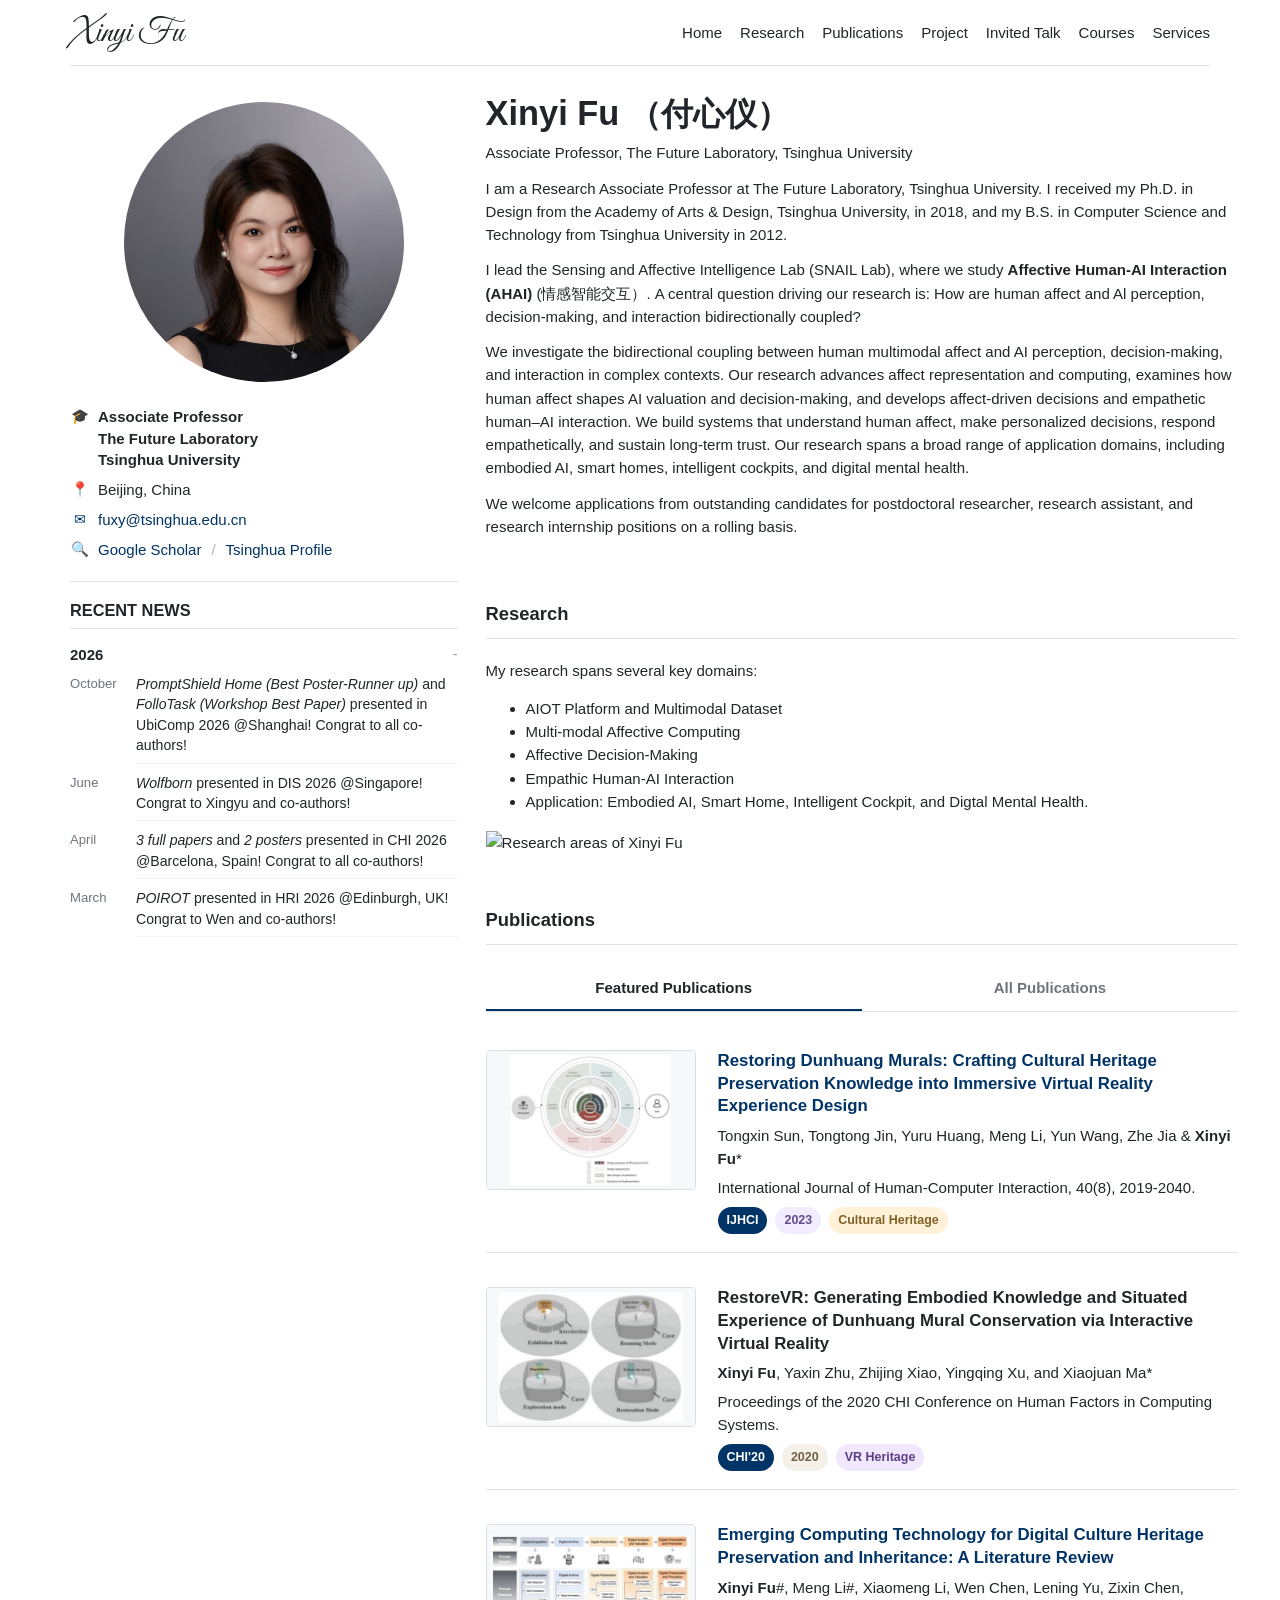
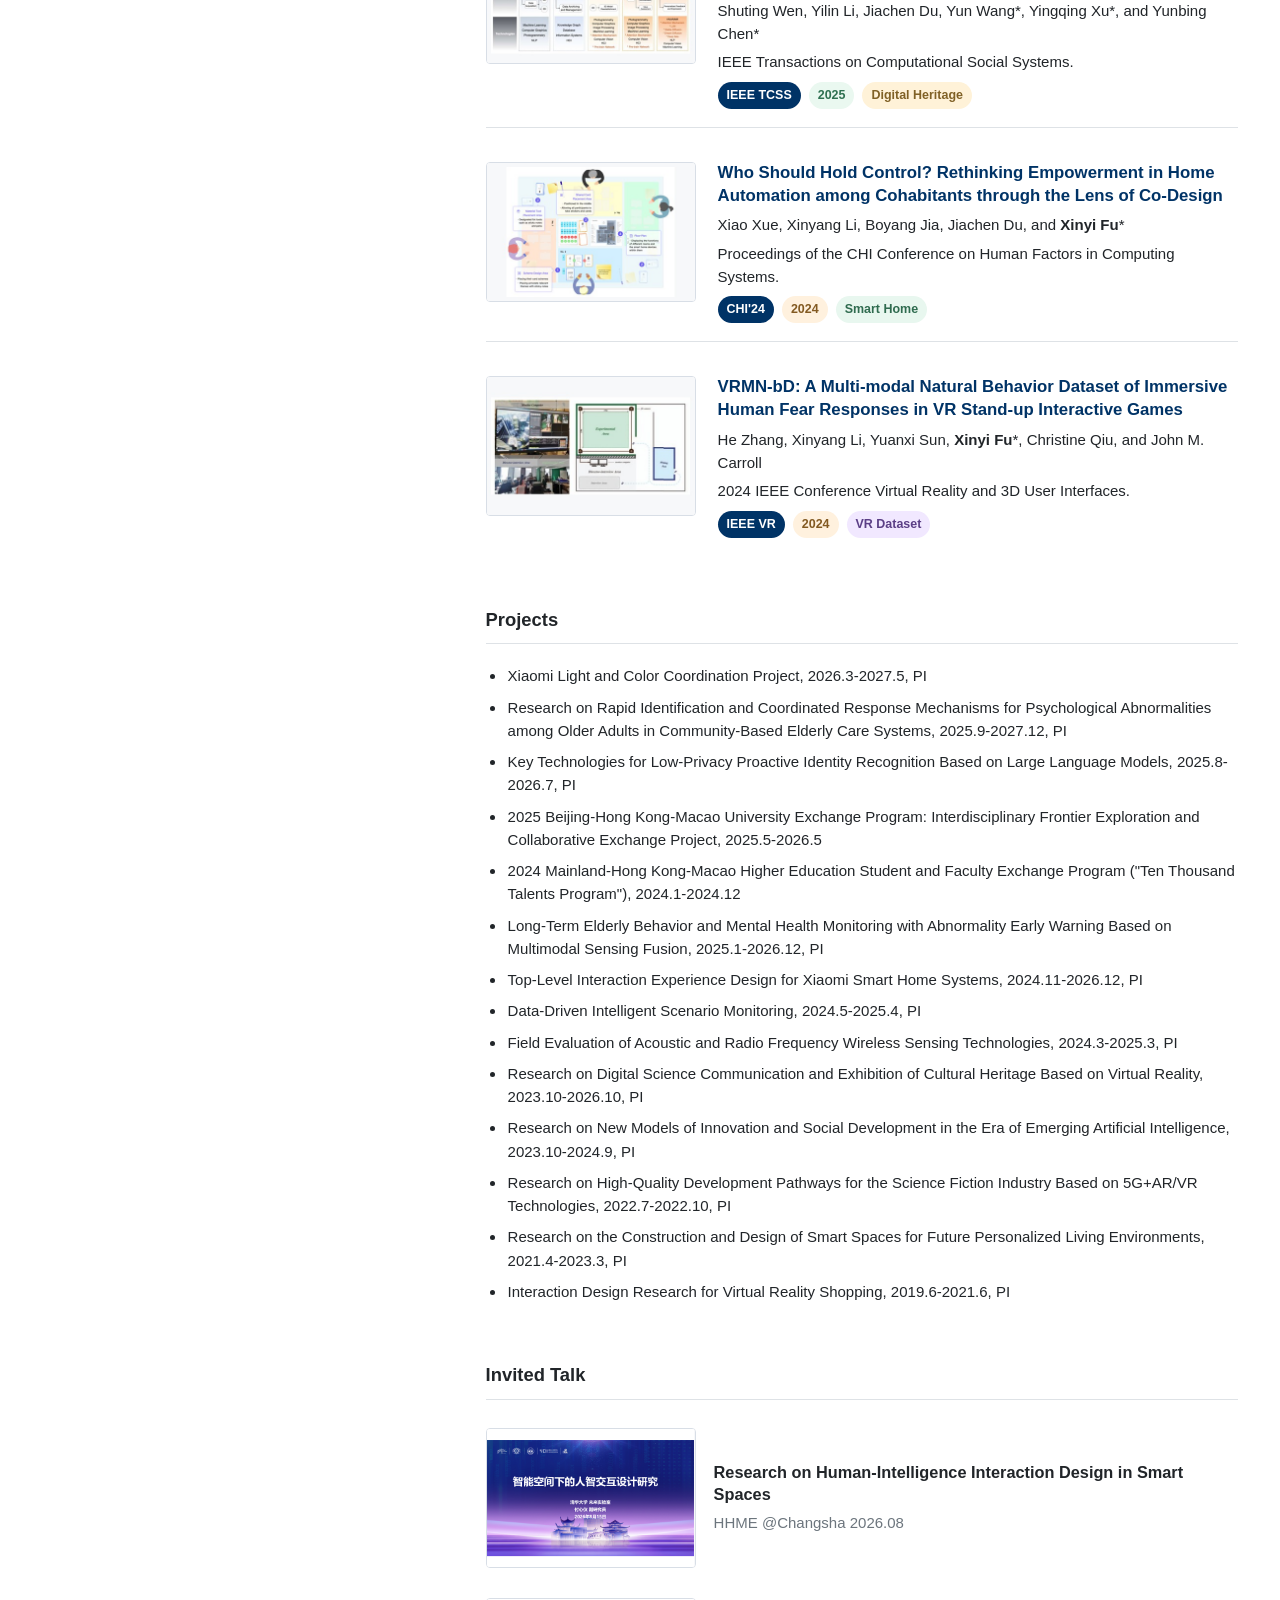
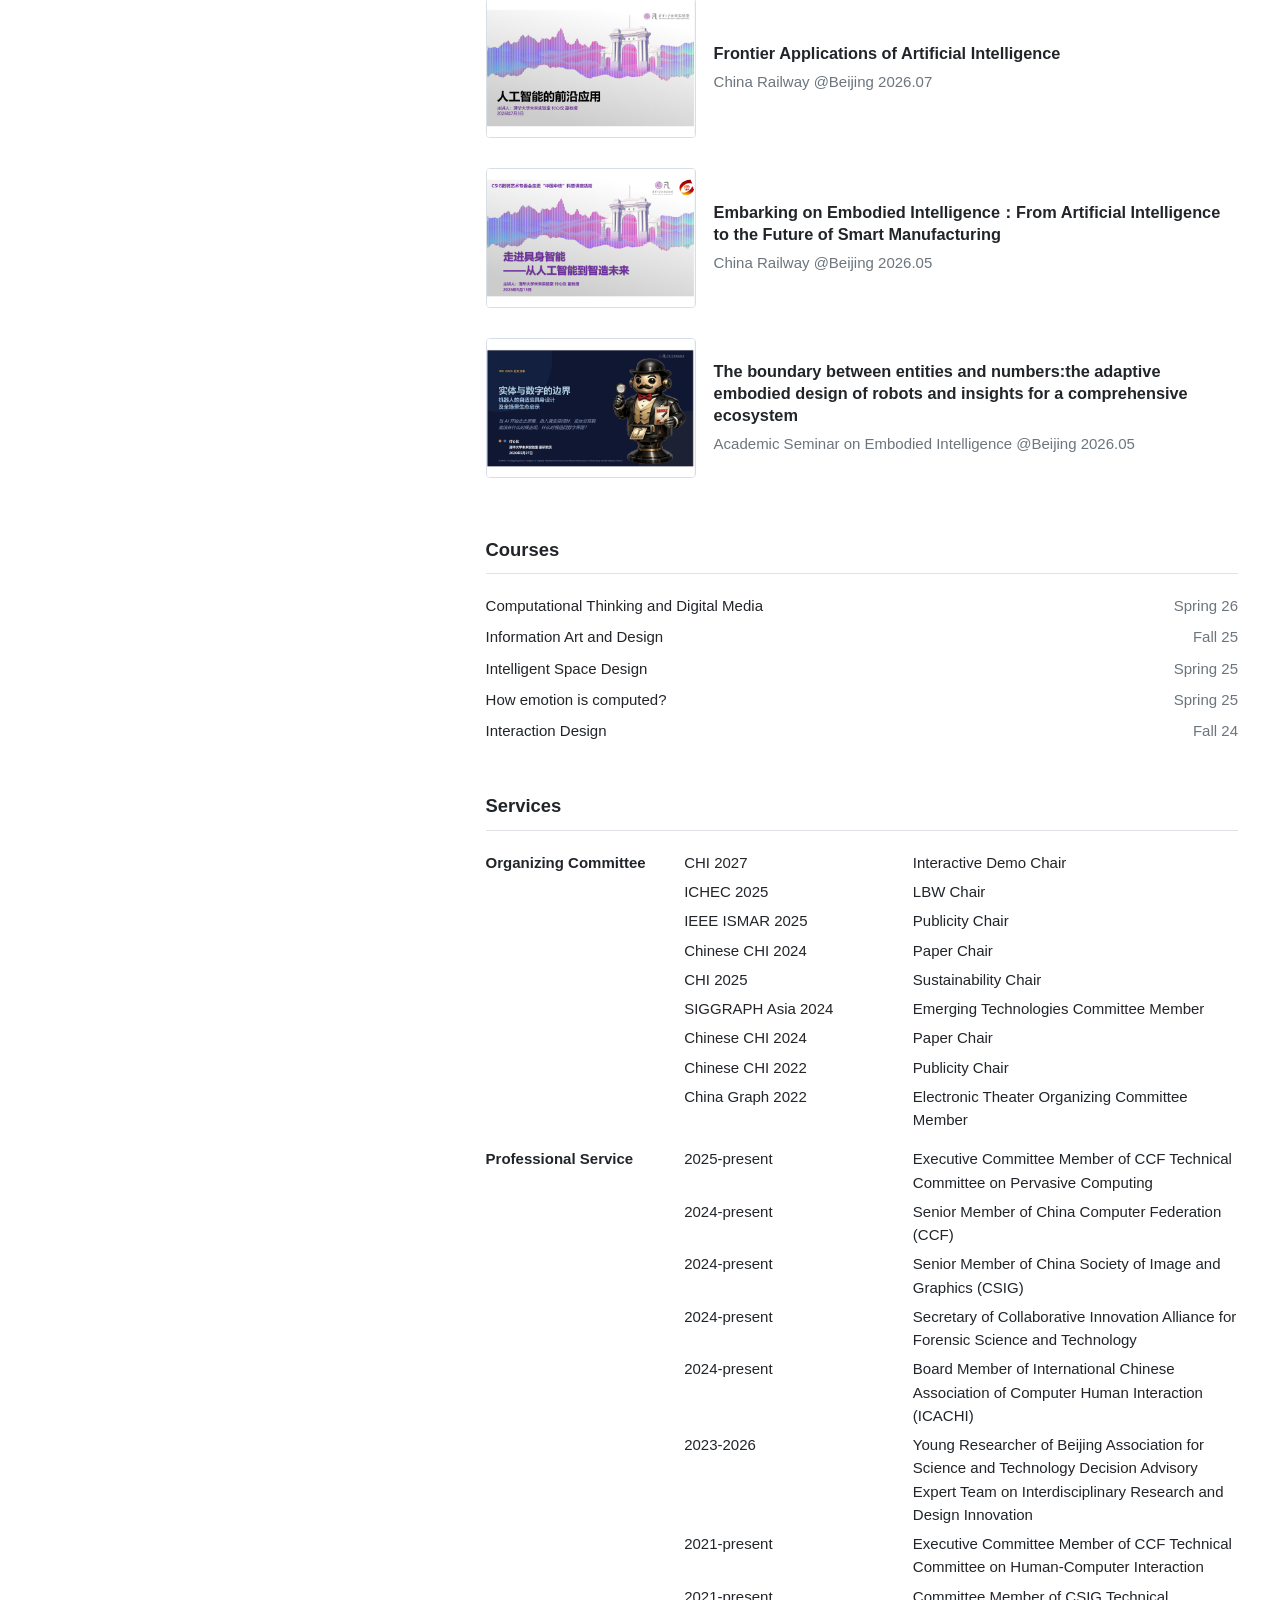
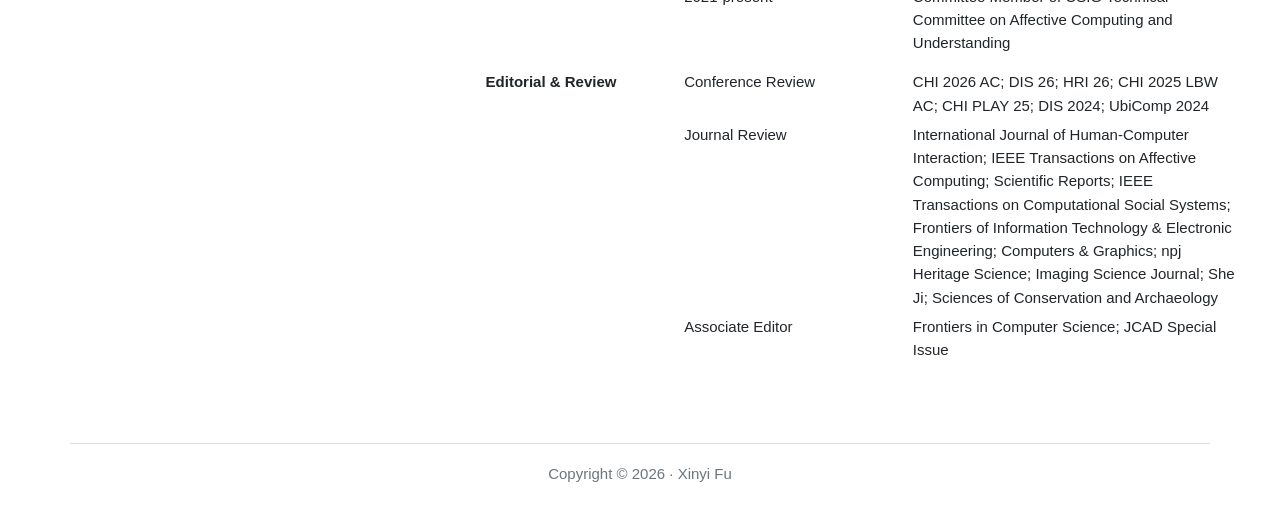
==== index.html @ fdb8ce09 "Apply web admin content to homepage" ====
<!doctype html>
<html lang="en">
  <head>
    <meta charset="utf-8" />
    <meta name="viewport" content="width=device-width, initial-scale=1" />
    <meta
      name="description"
      content="Personal academic homepage of Xinyi Fu (付心仪), Associate Professor at The Future Laboratory, Tsinghua University. Research in HCI, multimodal sensing, smart home systems, VR/AR, affective computing, and digital cultural heritage."
    />
    <meta name="author" content="Xinyi Fu, 付心仪" />
    <meta
      name="keywords"
      content="Xinyi Fu, Fu Xinyi, 付心仪, 清华大学, Tsinghua University, The Future Laboratory, Human-Computer Interaction, HCI, Smart Home, VR, AR, Affective Computing, Digital Cultural Heritage"
    />
    <meta name="robots" content="index, follow" />
    <meta name="googlebot" content="index, follow, max-snippet:-1, max-image-preview:large" />
    <link rel="canonical" href="https://snaild.github.io/" />
    <meta property="og:title" content="Xinyi Fu (付心仪) | Tsinghua University" />
    <meta
      property="og:description"
      content="Personal academic homepage of Xinyi Fu (付心仪), Associate Professor at The Future Laboratory, Tsinghua University."
    />
    <meta property="og:type" content="profile" />
    <meta property="og:url" content="https://snaild.github.io/" />
    <meta property="og:site_name" content="Xinyi Fu Academic Homepage" />
    <meta property="og:image" content="https://snaild.github.io/assets/xinyi-fu-optimized.jpg" />
    <meta name="twitter:card" content="summary" />
    <meta name="twitter:title" content="Xinyi Fu (付心仪) | Tsinghua University" />
    <meta
      name="twitter:description"
      content="Personal academic homepage of Xinyi Fu (付心仪), Associate Professor at The Future Laboratory, Tsinghua University."
    />
    <meta name="twitter:image" content="https://snaild.github.io/assets/xinyi-fu-optimized.jpg" />
    <title>Xinyi Fu | 付心仪 | Tsinghua University</title>
    <script type="application/ld+json">
      {
        "@context": "https://schema.org",
        "@graph": [
          {
            "@type": "ProfilePage",
            "@id": "https://snaild.github.io/#profile-page",
            "url": "https://snaild.github.io/",
            "name": "Xinyi Fu (付心仪) Academic Homepage",
            "description": "Personal academic homepage of Xinyi Fu (付心仪), Associate Professor at The Future Laboratory, Tsinghua University.",
            "inLanguage": ["en", "zh-CN"],
            "mainEntity": {
              "@id": "https://snaild.github.io/#xinyi-fu"
            }
          },
          {
            "@type": "Person",
            "@id": "https://snaild.github.io/#xinyi-fu",
            "name": "Xinyi Fu",
            "givenName": "Xinyi",
            "familyName": "Fu",
            "alternateName": ["付心仪", "Fu Xinyi", "Dr. Xinyi Fu"],
            "honorificPrefix": "Dr.",
            "jobTitle": "Associate Professor",
            "description": "Xinyi Fu (付心仪) is an Associate Professor at The Future Laboratory, Tsinghua University. Her research focuses on human-computer interaction, multimodal sensing, smart home systems, VR/AR, affective computing, and digital cultural heritage.",
            "affiliation": {
              "@type": "CollegeOrUniversity",
              "name": "Tsinghua University",
              "alternateName": "清华大学"
            },
            "worksFor": {
              "@type": "Organization",
              "name": "The Future Laboratory, Tsinghua University"
            },
            "url": "https://snaild.github.io/",
            "image": "https://snaild.github.io/assets/xinyi-fu-optimized.jpg",
            "email": "mailto:fuxy@tsinghua.edu.cn",
            "sameAs": [
              "https://scholar.google.com/citations?user=mug2Xl4AAAAJ",
              "https://thfl.tsinghua.edu.cn/en/yjdw/jzg/Central_Organization/Human_Computer_Interaction__and_User_Experience/Resercher/Xinyi_Fu.htm"
            ],
            "knowsAbout": [
              "Human-Computer Interaction",
              "Multimodal Sensing",
              "Smart Home Systems",
              "Virtual Reality",
              "Augmented Reality",
              "Affective Computing",
              "Digital Cultural Heritage"
            ]
          }
        ]
      }
    </script>
    <link rel="preconnect" href="https://fonts.googleapis.com" />
    <link rel="preconnect" href="https://fonts.gstatic.com" crossorigin />
    <link href="https://fonts.googleapis.com/css2?family=Great+Vibes&display=swap" rel="stylesheet" />
    <link rel="stylesheet" href="site.css?v=courses-columns-20260529-1" />
    <script src="publications.js?v=italic-20261009" defer></script>
  </head>
  <body>
    <div class="container">
      <header class="sticky-top">
        <div class="topbar">
          <a class="home" href="#">Xinyi Fu</a>
          <nav>
            <a href="#">Home</a>
            <a href="#research">Research</a>
            <a href="#publication">Publications</a>
            <a href="#project">Project</a>
            <a href="#invited-talk">Invited Talk</a>
            <a href="#courses">Courses</a>
            <a href="#service">Services</a>
          </nav>
        </div>
      </header>

      <div class="layout">
        <aside class="sidebar">
          <div class="photo-wrap">
            <img src="assets/xinyi-fu-optimized.jpg" alt="Xinyi Fu" />
          </div>

          <div class="info-table">
            <div class="info-row">
              <div class="info-icon">&#127891;</div>
              <div>
                <p>
                  Associate Professor<br />
                  The Future Laboratory<br />
                  Tsinghua University
                </p>
              </div>
            </div>
            <div class="info-row">
              <div class="info-icon">&#128205;</div>
              <div>
                <p>Beijing, China</p>
              </div>
            </div>
            <div class="info-row">
              <div class="info-icon">&#9993;</div>
              <div>
                <p><a class="link-me" href="mailto:fuxy@tsinghua.edu.cn">fuxy@tsinghua.edu.cn</a></p>
              </div>
            </div>
            <div class="info-row">
              <div class="info-icon">&#128269;</div>
              <div>
                <p class="info-links">
                  <a class="link-me" rel="me" href="https://scholar.google.com/citations?user=mug2Xl4AAAAJ&amp;hl=zh-CN&amp;oi=ao">Google Scholar</a>
                  <a class="link-me" rel="me" href="https://thfl.tsinghua.edu.cn/en/yjdw/jzg/Central_Organization/Human_Computer_Interaction__and_User_Experience/Resercher/Xinyi_Fu.htm">Tsinghua Profile</a>
                </p>
              </div>
            </div>
          </div>
          <h4 class="section-title sidebar-title">RECENT NEWS</h4>
          <div class="updates-accordion">
            <details open>
              <summary>2026</summary>
              <dl class="updates">
                <dt>October</dt>
                <dd><em>PromptShield Home (Best Poster-Runner up)</em> and <em>FolloTask (Workshop Best Paper)</em> presented in UbiComp 2026 @Shanghai! Congrat to all co-authors!</dd>
                <dt>June</dt>
                <dd><em>Wolfborn</em> presented in DIS 2026 @Singapore! Congrat to Xingyu and co-authors!</dd>
                <dt>April</dt>
                <dd><em>3 full papers</em> and <em>2 posters</em> presented in CHI 2026 @Barcelona, Spain! Congrat to all co-authors!</dd>
                <dt>March</dt>
                <dd><em>POIROT</em> presented in HRI 2026 @Edinburgh, UK! Congrat to Wen and co-authors!</dd>
              </dl>
            </details>
          </div>
        </aside>

        <main class="content">
          <section class="intro border-bottom">
            <h1>Xinyi Fu <span>（付心仪）</span></h1>
            <p class="position">
              Associate Professor, The Future Laboratory, Tsinghua University
            </p>
            <p>
              I am a Research Associate Professor at The Future Laboratory, Tsinghua University. I received my Ph.D. in Design from the Academy of Arts &amp; Design, Tsinghua University, in 2018, and my B.S. in Computer Science and Technology from Tsinghua University in 2012.
            </p>
            <p>
              I lead the Sensing and Affective Intelligence Lab (SNAIL Lab), where we study <strong>Affective Human-AI Interaction (AHAI)</strong> (情感智能交互）. A central question driving our research is: How are human affect and Al perception, decision-making, and interaction bidirectionally coupled?
            </p>
            <p>
              We investigate the bidirectional coupling between human multimodal affect and AI perception, decision-making, and interaction in complex contexts. Our research advances affect representation and computing, examines how human affect shapes AI valuation and decision-making, and develops affect-driven decisions and empathetic human–AI interaction. We build systems that understand human affect, make personalized decisions, respond empathetically, and sustain long-term trust. Our research spans a broad range of application domains, including embodied AI, smart homes, intelligent cockpits, and digital mental health.
            </p>
            <p>
              We welcome applications from outstanding candidates for postdoctoral researcher, research assistant, and research internship positions on a rolling basis.
            </p>
          </section>

          <h4 class="section-title scmargin" id="research">Research</h4>
          <section class="border-bottom">
            <p>My research spans several key domains:</p>
            <ul class="research-list">
              <li>AIOT Platform and Multimodal Dataset</li>
              <li>Multi-modal Affective Computing</li>
              <li>Affective Decision-Making</li>
              <li>Empathic Human-AI Interaction</li>
              <li>Application: Embodied AI, Smart Home, Intelligent Cockpit, and Digtal Mental Health.</li>
            </ul>
            <figure class="research-figure">
              <img src="assets/AHAI-en.png" alt="Research areas of Xinyi Fu" />
            </figure>
          </section>

          <h4 class="section-title scmargin" id="publication">Publications</h4>
          <section class="border-bottom publication-list" id="publication-list">
            <p>Loading publications...</p>
          </section>

          <h4 class="section-title scmargin" id="project">Projects</h4>
          <section class="border-bottom">
            <ul class="project-list">
              <li>Xiaomi Light and Color Coordination Project, 2026.3-2027.5, PI</li>
              <li>Research on Rapid Identification and Coordinated Response Mechanisms for Psychological Abnormalities among Older Adults in Community-Based Elderly Care Systems, 2025.9-2027.12, PI</li>
              <li>Key Technologies for Low-Privacy Proactive Identity Recognition Based on Large Language Models, 2025.8-2026.7, PI</li>
              <li>2025 Beijing-Hong Kong-Macao University Exchange Program: Interdisciplinary Frontier Exploration and Collaborative Exchange Project, 2025.5-2026.5</li>
              <li>2024 Mainland-Hong Kong-Macao Higher Education Student and Faculty Exchange Program (&quot;Ten Thousand Talents Program&quot;), 2024.1-2024.12</li>
              <li>Long-Term Elderly Behavior and Mental Health Monitoring with Abnormality Early Warning Based on Multimodal Sensing Fusion, 2025.1-2026.12, PI</li>
              <li>Top-Level Interaction Experience Design for Xiaomi Smart Home Systems, 2024.11-2026.12, PI</li>
              <li>Data-Driven Intelligent Scenario Monitoring, 2024.5-2025.4, PI</li>
              <li>Field Evaluation of Acoustic and Radio Frequency Wireless Sensing Technologies, 2024.3-2025.3, PI</li>
              <li>Research on Digital Science Communication and Exhibition of Cultural Heritage Based on Virtual Reality, 2023.10-2026.10, PI</li>
              <li>Research on New Models of Innovation and Social Development in the Era of Emerging Artificial Intelligence, 2023.10-2024.9, PI</li>
              <li>Research on High-Quality Development Pathways for the Science Fiction Industry Based on 5G+AR/VR Technologies, 2022.7-2022.10, PI</li>
              <li>Research on the Construction and Design of Smart Spaces for Future Personalized Living Environments, 2021.4-2023.3, PI</li>
              <li>Interaction Design Research for Virtual Reality Shopping, 2019.6-2021.6, PI</li>
            </ul>
          </section>

          <h4 class="section-title scmargin" id="invited-talk">Invited Talk</h4>
          <section class="border-bottom">
            <div class="talk-list">
              <article class="talk">
                <div class="talk-thumb">
                  <img src="assets/talks/p04.png" alt="Research on Human-Intelligence Interaction Design in Smart Spaces" loading="lazy" />
                </div>
                <div class="talk-body">
                  <h5>Research on Human-Intelligence Interaction Design in Smart Spaces</h5>
                  <p class="talk-time">HHME @Changsha 2026.08</p>
                </div>
              </article>
              <article class="talk">
                <div class="talk-thumb">
                  <img src="assets/talks/p03.png" alt="Frontier Applications of Artificial Intelligence" loading="lazy" />
                </div>
                <div class="talk-body">
                  <h5>Frontier Applications of Artificial Intelligence</h5>
                  <p class="talk-time">China Railway @Beijing 2026.07</p>
                </div>
              </article>
              <article class="talk">
                <div class="talk-thumb">
                  <img src="assets/talks/p02.png" alt="Embarking on Embodied Intelligence：From Artificial Intelligence to the Future of Smart Manufacturing" loading="lazy" />
                </div>
                <div class="talk-body">
                  <h5>Embarking on Embodied Intelligence：From Artificial Intelligence to the Future of Smart Manufacturing</h5>
                  <p class="talk-time">China Railway @Beijing 2026.05</p>
                </div>
              </article>
              <article class="talk">
                <div class="talk-thumb">
                  <img src="assets/talks/p01.png" alt="The boundary between entities and numbers:the adaptive embodied design of robots and insights for a comprehensive ecosystem" loading="lazy" />
                </div>
                <div class="talk-body">
                  <h5>The boundary between entities and numbers:the adaptive embodied design of robots and insights for a comprehensive ecosystem</h5>
                  <p class="talk-time">Academic Seminar on Embodied Intelligence @Beijing 2026.05</p>
                </div>
              </article>
            </div>
          </section>

          <h4 class="section-title scmargin" id="courses">Courses</h4>
          <section class="border-bottom">
            <div class="course-rows">
              <div>Computational Thinking and Digital Media</div>
              <div>Spring 26</div>
              <div>Information Art and Design</div>
              <div>Fall 25</div>
              <div>Intelligent Space Design</div>
              <div>Spring 25</div>
              <div>How emotion is computed?</div>
              <div>Spring 25</div>
              <div>Interaction Design</div>
              <div>Fall 24</div>
            </div>
          </section>

          <h4 class="section-title scmargin" id="service">Services</h4>
          <section class="border-bottom">
            <div class="service-rows service-rows-three">
              <div><span class="service-category">Organizing Committee</span></div>
              <div>CHI 2027</div>
              <div>Interactive Demo Chair</div>
              <div></div>
              <div>ICHEC 2025</div>
              <div>LBW Chair</div>
              <div></div>
              <div>IEEE ISMAR 2025</div>
              <div>Publicity Chair</div>
              <div></div>
              <div>Chinese CHI 2024</div>
              <div>Paper Chair</div>
              <div></div>
              <div>CHI 2025</div>
              <div>Sustainability Chair</div>
              <div></div>
              <div>SIGGRAPH Asia 2024</div>
              <div>Emerging Technologies Committee Member</div>
              <div></div>
              <div>Chinese CHI 2024</div>
              <div>Paper Chair</div>
              <div></div>
              <div>Chinese CHI 2022</div>
              <div>Publicity Chair</div>
              <div></div>
              <div>China Graph 2022</div>
              <div>Electronic Theater Organizing Committee Member</div>
            </div>

            <div class="service-rows service-rows-three">
              <div><span class="service-category">Professional Service</span></div>
              <div>2025-present</div>
              <div>Executive Committee Member of CCF Technical Committee on Pervasive Computing</div>
              <div></div>
              <div>2024-present</div>
              <div>Senior Member of China Computer Federation (CCF)</div>
              <div></div>
              <div>2024-present</div>
              <div>Senior Member of China Society of Image and Graphics (CSIG)</div>
              <div></div>
              <div>2024-present</div>
              <div>Secretary of Collaborative Innovation Alliance for Forensic Science and Technology</div>
              <div></div>
              <div>2024-present</div>
              <div>Board Member of International Chinese Association of Computer Human Interaction (ICACHI)</div>
              <div></div>
              <div>2023-2026</div>
              <div>Young Researcher of Beijing Association for Science and Technology Decision Advisory Expert Team on Interdisciplinary Research and Design Innovation</div>
              <div></div>
              <div>2021-present</div>
              <div>Executive Committee Member of CCF Technical Committee on Human-Computer Interaction</div>
              <div></div>
              <div>2021-present</div>
              <div>Committee Member of CSIG Technical Committee on Affective Computing and Understanding</div>
            </div>

            <div class="service-rows service-rows-three">
              <div><span class="service-category">Editorial &amp; Review</span></div>
              <div>Conference Review</div>
              <div>CHI 2026 AC; DIS 26; HRI 26; CHI 2025 LBW AC; CHI PLAY 25; DIS 2024; UbiComp 2024</div>
              <div></div>
              <div>Journal Review</div>
              <div>International Journal of Human-Computer Interaction; IEEE Transactions on Affective Computing; Scientific Reports; IEEE Transactions on Computational Social Systems; Frontiers of Information Technology &amp; Electronic Engineering; Computers &amp; Graphics; npj Heritage Science; Imaging Science Journal; She Ji; Sciences of Conservation and Archaeology</div>
              <div></div>
              <div>Associate Editor</div>
              <div>Frontiers in Computer Science; JCAD Special Issue</div>
            </div>
          </section>
        </main>
      </div>

      <footer class="footer">
        <div>Copyright © 2026 · Xinyi Fu</div>
      </footer>
    </div>

    <button class="back-to-top" type="button" aria-label="Back to top" title="Back to top">&uarr;</button>
    <script>
      const backToTopButton = document.querySelector(".back-to-top");

      function updateBackToTopButton() {
        backToTopButton.classList.toggle("is-visible", window.scrollY > 160);
      }

      backToTopButton.addEventListener("click", () => {
        window.scrollTo({ top: 0, behavior: "smooth" });
      });

      updateBackToTopButton();
      window.addEventListener("scroll", updateBackToTopButton, { passive: true });
    </script>
  </body>
</html>
---- site.css ----
:root {
  --main-color: #003366;
  --muted: #6c757d;
  --line: #dee2e6;
  --paper: #ffffff;
  --soft: #f8f9fa;
  --ink: #212529;
  --accent: #003366;
}

*,
*::before,
*::after {
  box-sizing: border-box;
}

html {
  scroll-behavior: smooth;
}

body {
  margin: 0;
  background: var(--paper);
  color: var(--ink);
  font-family: "Open Sans", Arial, Helvetica, "Microsoft YaHei", sans-serif;
  font-size: 15px;
  line-height: 1.55;
}

a {
  color: var(--main-color);
  text-decoration: none;
}

a:hover {
  color: #1a1e21;
  text-decoration: underline;
  text-decoration-color: #930a41;
}

.container {
  width: min(1140px, calc(100% - 32px));
  margin: 0 auto;
}

.sticky-top {
  position: sticky;
  top: 0;
  z-index: 20;
  background: rgba(255, 255, 255, 0.9);
  backdrop-filter: blur(9px);
}

.topbar {
  display: flex;
  align-items: center;
  justify-content: space-between;
  gap: 24px;
  margin-bottom: 28px;
  border-bottom: 1px solid var(--line);
}

.home {
  padding: 18px 0 14px;
  color: var(--ink);
  font-family: "Great Vibes", Georgia, "Times New Roman", serif;
  font-size: 2.05rem;
  font-style: normal;
  line-height: 1;
  text-decoration: none;
}

.topbar nav {
  display: inline-flex;
  flex-wrap: wrap;
  justify-content: flex-end;
  gap: 18px;
}

.topbar nav a {
  padding: 14px 0;
  color: var(--ink);
  text-decoration: none;
}

.topbar nav a:hover {
  color: var(--main-color);
}

.layout {
  display: grid;
  grid-template-columns: 34% 66%;
  gap: 28px;
}

.sidebar {
  min-width: 0;
}

.photo-wrap {
  display: flex;
  justify-content: center;
}

.photo-wrap img {
  width: 280px;
  height: 280px;
  display: block;
  border-radius: 50%;
  object-fit: cover;
  object-position: center top;
  margin: 8px 0 22px;
}

.info-table {
  border-bottom: 1px solid var(--line);
  padding: 2px 0 13px;
}

.info-row {
  display: grid;
  grid-template-columns: 20px minmax(0, 1fr);
  gap: 8px;
  align-items: start;
  margin-bottom: 8px;
}

.info-icon {
  color: var(--main-color);
  font-size: 0.9rem;
  line-height: 1.45;
  text-align: center;
}

.info-row p {
  margin-bottom: 0;
  line-height: 1.45;
}

.info-row:first-child p {
  font-weight: 600;
}

p {
  margin: 0 0 12px;
}

.intro p,
.research-list,
.row-body,
.paper-meta {
  color: var(--ink);
  font-family: "Open Sans", Arial, Helvetica, "Microsoft YaHei", sans-serif;
  font-size: 15px;
  font-weight: 400;
  line-height: 1.55;
}

.info-links {
  display: flex;
  flex-wrap: wrap;
  gap: 4px 10px;
  line-height: 1.45;
}

.info-links a + a::before {
  content: "/";
  margin-right: 10px;
  color: #adb5bd;
}

.section-title {
  margin: 0 0 20px;
  padding: 18px 0 9px;
  border-bottom: 1px solid var(--line);
  color: var(--ink);
  font-size: 1.15rem;
  font-weight: 700;
  letter-spacing: 0;
  text-shadow: none;
}

.sidebar-title {
  margin: 18px 0 4px;
  padding: 0 0 7px;
  border-bottom: 1px solid var(--line);
  font-size: 1.02rem;
  line-height: 1.25;
  text-shadow: none;
}

.updates-accordion {
  display: grid;
  gap: 0;
}

.updates-accordion details {
  border-bottom: 0;
  padding: 0;
}

.updates-accordion summary {
  display: flex;
  align-items: center;
  gap: 8px;
  cursor: pointer;
  list-style: none;
  padding: 10px 0 6px;
  color: var(--ink);
  font-size: 0.94rem;
  font-weight: 700;
}

.updates-accordion summary::-webkit-details-marker {
  display: none;
}

.updates-accordion summary::after {
  content: "+";
  margin-left: auto;
  color: #9aa0a6;
  font-size: 0.9rem;
  font-weight: 400;
}

.updates-accordion details[open] summary::after {
  content: "-";
}

.updates {
  display: grid;
  grid-template-columns: 52px minmax(0, 1fr);
  gap: 7px 14px;
  margin: 0;
  padding: 2px 0 12px;
}

.updates dt {
  color: var(--muted);
  font-size: 0.82rem;
  font-weight: 400;
  line-height: 1.45;
  text-align: left;
}

.updates dd {
  margin: 0 0 2px;
  padding-bottom: 7px;
  border-bottom: 1px solid #f1f3f5;
  color: var(--ink);
  font-size: 0.88rem;
  line-height: 1.45;
  text-align: left;
}

.content {
  min-width: 0;
}

.intro h1 {
  margin: 0 0 8px;
  font-size: 2.15rem;
  line-height: 1.15;
}

.intro h1 span {
  color: var(--ink);
  font-size: 2rem;
  font-weight: 700;
}

.position {
  color: var(--muted);
}

.border-bottom {
  border-bottom: 0;
  margin-bottom: 24px;
  padding-bottom: 8px;
}

.row-line {
  display: grid;
  grid-template-columns: 25% 75%;
  gap: 20px;
  padding: 10px 0;
}

.row-label {
  color: var(--ink);
  font-weight: 600;
  text-align: right;
}

.row-body {
  min-width: 0;
}

.project-list {
  margin: 0;
  padding-left: 20px;
  color: var(--ink);
}

.project-list li {
  margin-bottom: 8px;
  padding-left: 2px;
}

.course-rows {
  display: grid;
  grid-template-columns: minmax(0, 1fr) 170px;
  gap: 8px 24px;
  align-items: baseline;
}

.course-rows > div:nth-child(2n) {
  color: var(--muted);
  text-align: right;
}

.talk-list {
  display: grid;
  gap: 14px;
}

.talk {
  display: grid;
  grid-template-columns: 210px minmax(0, 1fr);
  gap: 18px;
  align-items: center;
  padding: 8px 0;
}

.talk-thumb {
  width: 210px;
  aspect-ratio: 3 / 2;
  border: 1px solid #d8dee6;
  border-radius: 4px;
  overflow: hidden;
  background: #f7f8fa;
}

.talk-thumb img {
  width: 100%;
  height: 100%;
  display: block;
  object-fit: contain;
  background: #f7f8fa;
}

.talk-body h5 {
  margin: 0 0 6px;
  font-size: 1.02rem;
  line-height: 1.35;
}

.talk-time {
  margin: 0;
  color: var(--muted);
}

.research-figure {
  margin: 18px 0 2px;
}

.research-figure img {
  display: block;
  width: 100%;
  height: auto;
}

.service-rows {
  margin-bottom: 16px;
}

.service-rows-three {
  display: grid;
  grid-template-columns: 24% 28% minmax(0, 48%);
  gap: 6px 18px;
}

.service-rows-two {
  display: grid;
  grid-template-columns: 24% minmax(0, 76%);
  gap: 6px 18px;
}

.service-category {
  font-weight: 700;
}

.publication-list {
  display: grid;
  gap: 16px;
}

.publication-tabs {
  display: grid;
  grid-template-columns: repeat(2, minmax(0, 1fr));
  border-bottom: 1px solid var(--line);
  margin-bottom: 4px;
}

.publication-tab {
  border: 0;
  border-bottom: 2px solid transparent;
  background: transparent;
  color: var(--muted);
  cursor: pointer;
  font: inherit;
  font-weight: 700;
  padding: 11px 8px 10px;
  text-align: center;
}

.publication-tab:hover {
  color: var(--ink);
}

.publication-tab.active {
  border-color: var(--main-color);
  color: var(--ink);
}

.publication-panel {
  display: grid;
  gap: 16px;
}

.publication-panel[hidden] {
  display: none;
}

.paper {
  display: grid;
  grid-template-columns: 210px minmax(0, 1fr);
  gap: 22px;
  padding: 18px 0;
  border-bottom: 1px solid var(--line);
}

.paper:last-child {
  border-bottom: 0;
}

.paper-thumb {
  display: block;
  width: 210px;
  aspect-ratio: 3 / 2;
  border: 1px solid #d8dee6;
  border-radius: 4px;
  overflow: hidden;
  background: #f7f8fa;
}

.paper-thumb img {
  width: 100%;
  height: 100%;
  display: block;
  object-fit: contain;
  background: #f7f8fa;
}

.paper-meta h5 {
  margin: 0 0 6px;
  font-size: 1.05rem;
  line-height: 1.35;
  font-weight: 700;
}

.paper-title-link {
  color: var(--accent);
  text-decoration: none;
}

.paper-title-link:hover {
  text-decoration: underline;
  text-underline-offset: 3px;
}

.authors {
  margin-bottom: 5px;
}

.authors strong {
  font-weight: 700;
}

.paper-desc {
  margin-bottom: 8px;
  color: var(--ink);
}

.paper-links {
  display: flex;
  flex-wrap: wrap;
  align-items: center;
  gap: 8px;
  margin: 0;
}

.venue,
.year-tag,
.tag {
  border-radius: 999px;
  padding: 4px 9px;
  font-size: 0.78rem;
  font-weight: 700;
  text-align: center;
}

.venue {
  background: var(--main-color);
  color: #ffffff;
}

.tag {
  background: #eef2f7;
  color: var(--main-color);
}

.year-tag {
  background: #f1f3f5;
  color: #495057;
}

.semibold {
  font-weight: 600;
}

.scmargin {
  scroll-margin-top: 72px;
}

.footer {
  margin-top: 34px;
  border-top: 1px solid var(--line);
  padding: 18px 0 28px;
  color: var(--muted);
  text-align: center;
  font-weight: 300;
}

.back-to-top {
  position: fixed;
  right: max(24px, calc((100vw - 1140px) / 2 + 12px));
  bottom: 24px;
  z-index: 100;
  width: 42px;
  height: 42px;
  border: 1px solid rgba(33, 37, 41, 0.24);
  border-radius: 50%;
  background: rgba(255, 255, 255, 0.94);
  color: var(--ink);
  cursor: pointer;
  box-shadow: 0 6px 18px rgba(33, 37, 41, 0.12);
  font: 700 1.05rem/1 Arial, Helvetica, sans-serif;
  opacity: 0;
  pointer-events: none;
  transform: translateY(6px);
  transition: opacity 140ms ease, transform 140ms ease, border-color 140ms ease, background 140ms ease, box-shadow 140ms ease;
}

.back-to-top.is-visible {
  opacity: 0.96;
  pointer-events: auto;
  transform: translateY(0);
}

.back-to-top:hover {
  border-color: rgba(33, 37, 41, 0.42);
  background: #ffffff;
  box-shadow: 0 8px 22px rgba(33, 37, 41, 0.16);
  opacity: 1;
}

@media (max-width: 820px) {
  .topbar {
    align-items: flex-start;
    flex-direction: column;
    gap: 0;
  }

  .topbar nav {
    justify-content: flex-start;
    gap: 14px;
  }

  .layout {
    grid-template-columns: 1fr;
  }

  .row-line,
  .talk,
  .paper {
    grid-template-columns: 1fr;
    gap: 6px;
  }

  .talk-thumb {
    width: 210px;
  }

  .row-label,
  .updates dt {
    text-align: left;
  }

  .service-rows-three,
  .service-rows-two,
  .course-rows {
    grid-template-columns: 1fr;
    gap: 5px;
  }

  .course-rows > div:nth-child(2n) {
    margin-bottom: 8px;
    text-align: left;
  }

  .service-rows-three > div:empty {
    display: none;
  }

  .updates {
    grid-template-columns: 64px minmax(0, 1fr);
  }

  .back-to-top {
    right: 16px;
    bottom: 18px;
    width: 38px;
    height: 38px;
  }
}
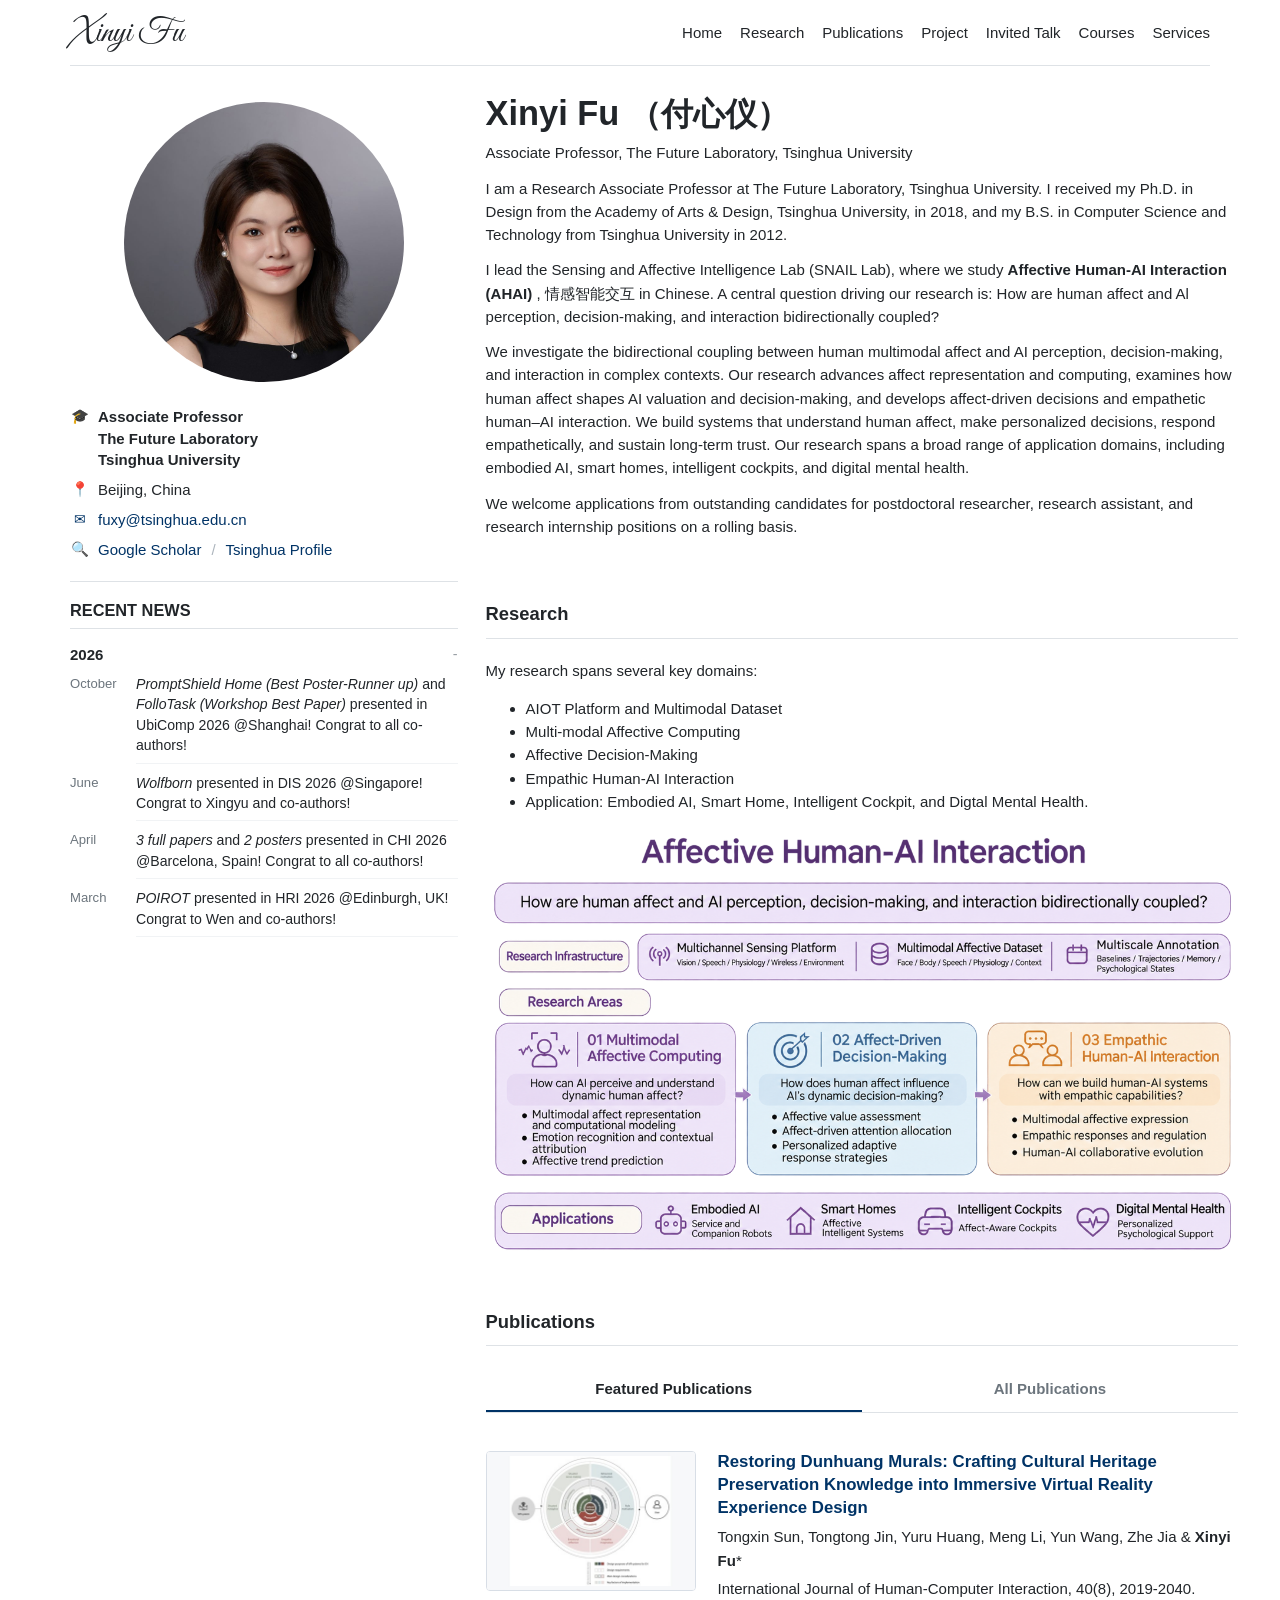
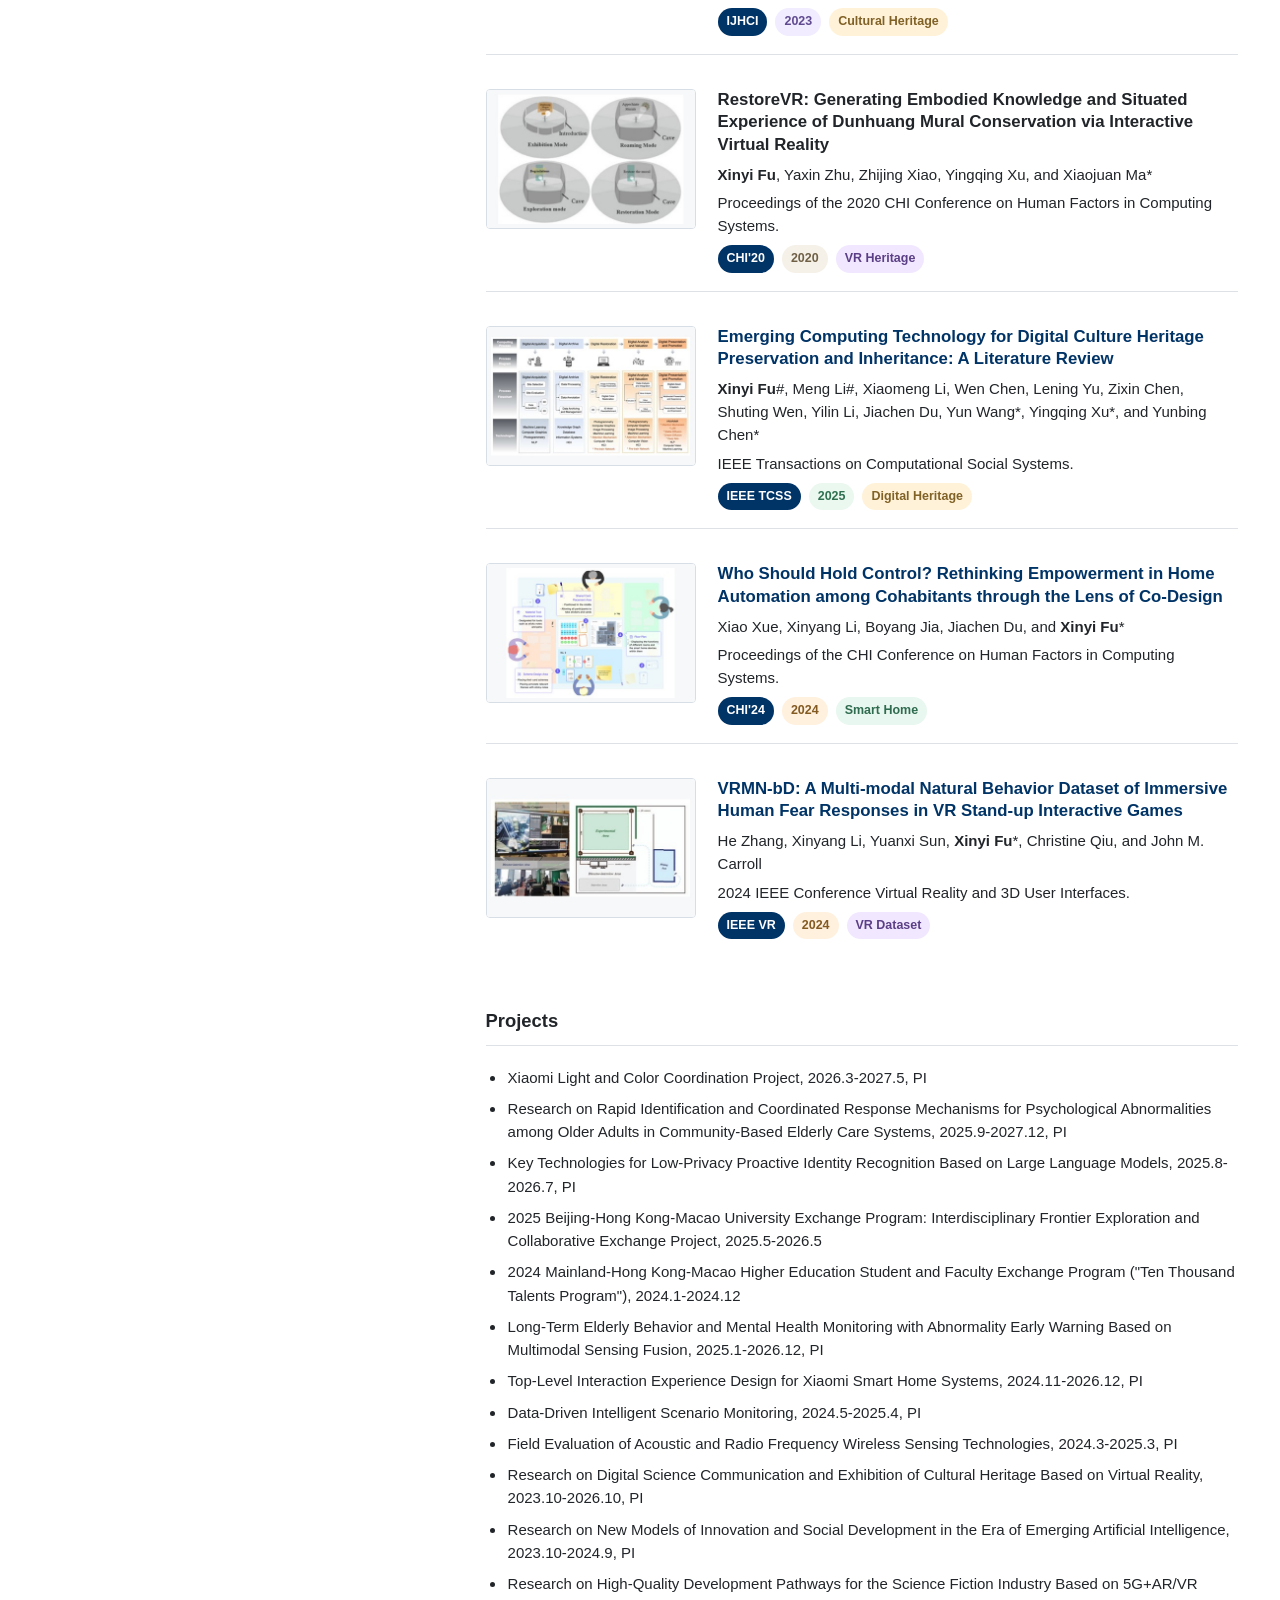
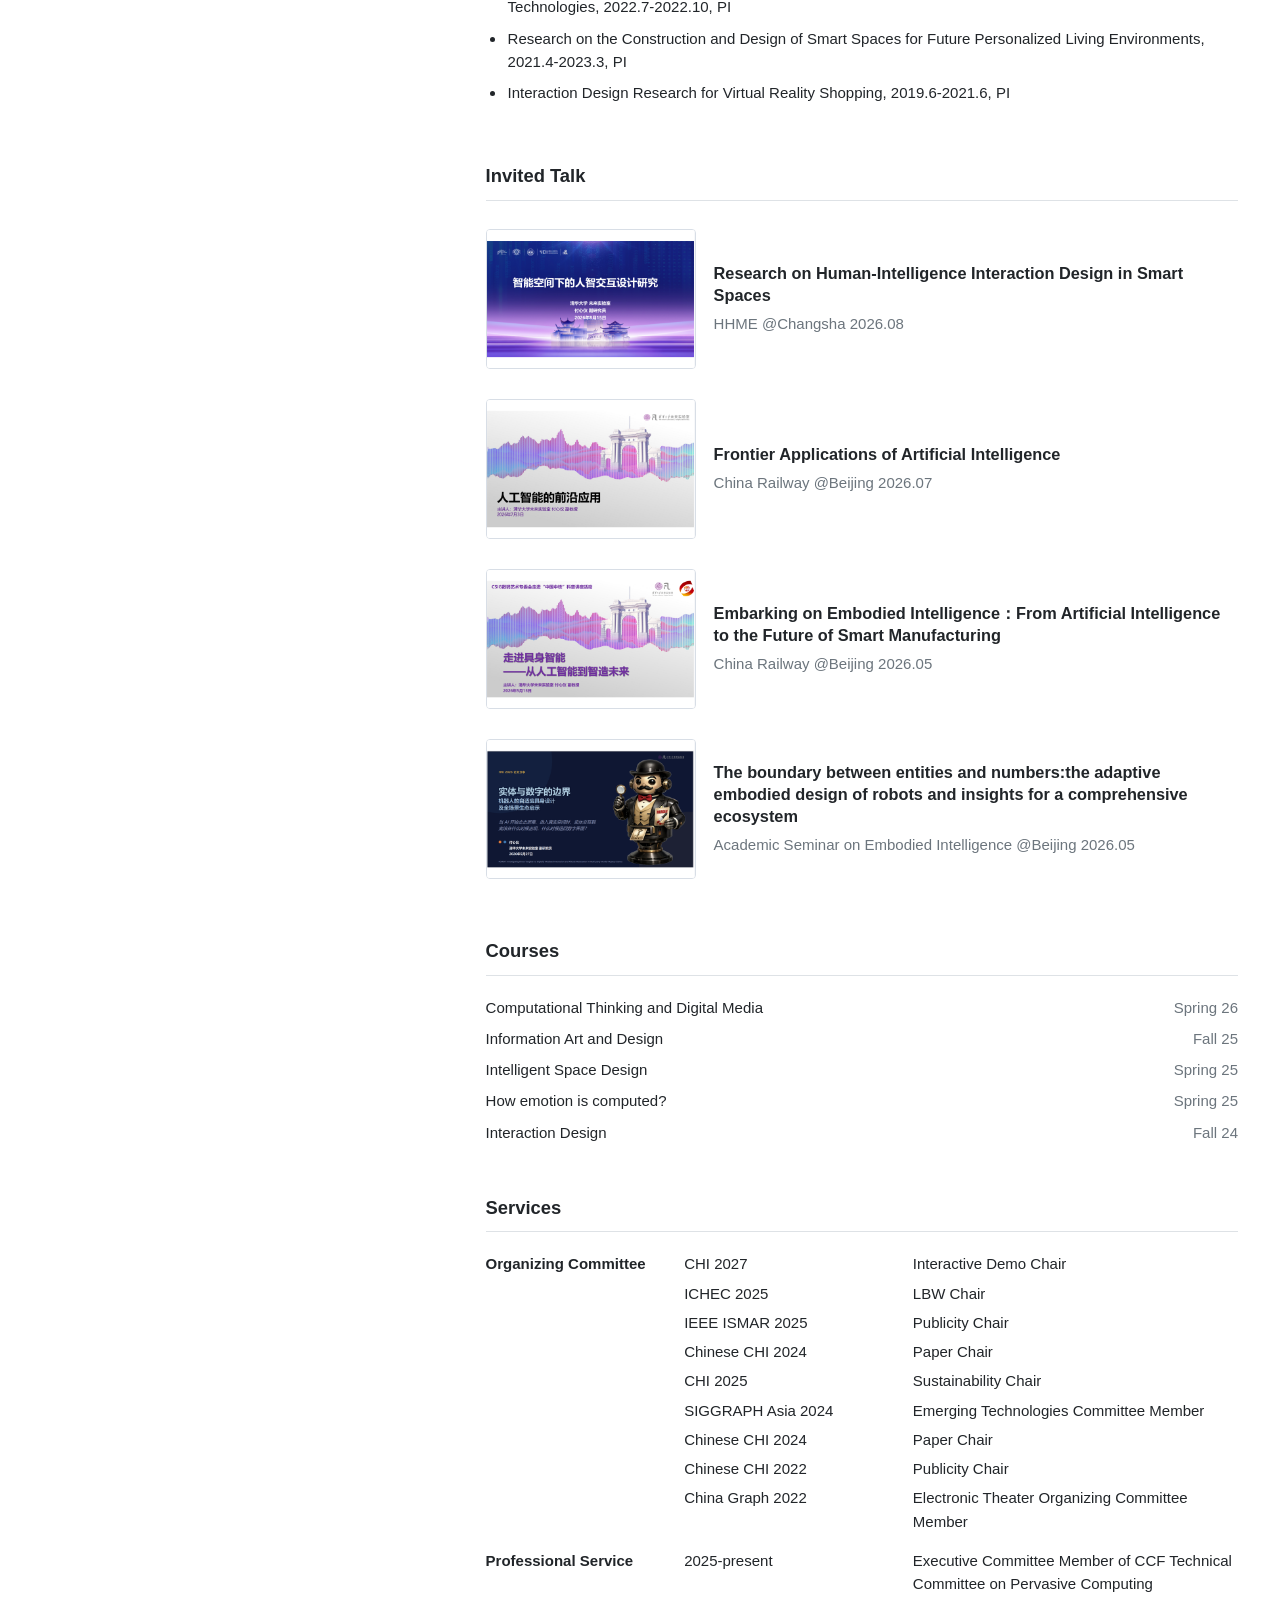
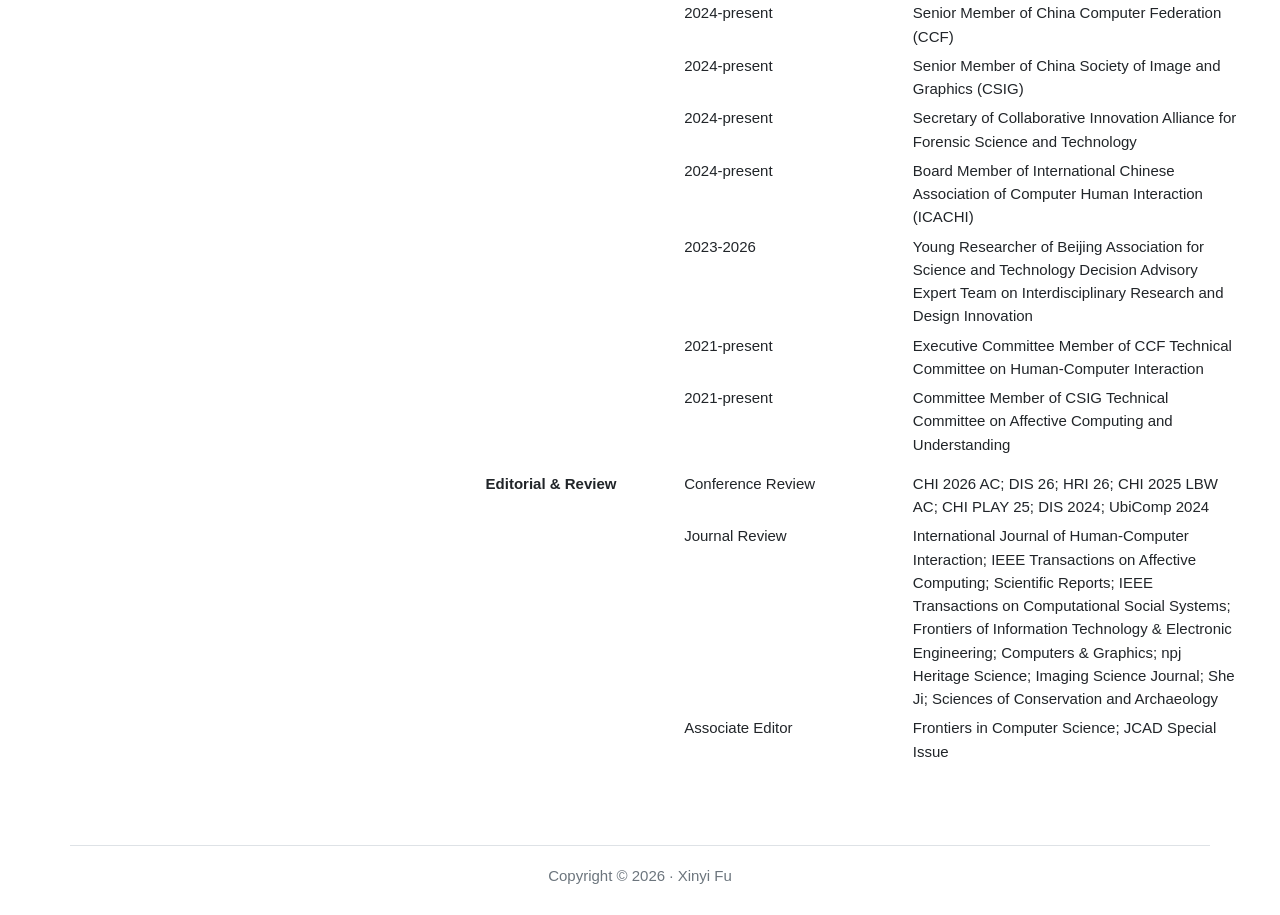
==== commit eb570e4f: "Apply web admin content to homepage" ====
--- a/index.html
+++ b/index.html
@@ -176,7 +176,7 @@
               I am a Research Associate Professor at The Future Laboratory, Tsinghua University. I received my Ph.D. in Design from the Academy of Arts &amp; Design, Tsinghua University, in 2018, and my B.S. in Computer Science and Technology from Tsinghua University in 2012.
             </p>
             <p>
-              I lead the Sensing and Affective Intelligence Lab (SNAIL Lab), where we study <strong>Affective Human-AI Interaction (AHAI)</strong> (情感智能交互）. A central question driving our research is: How are human affect and Al perception, decision-making, and interaction bidirectionally coupled?
+              I lead the Sensing and Affective Intelligence Lab (SNAIL Lab), where we study <strong>Affective Human-AI Interaction (AHAI)</strong> , 情感智能交互 in Chinese. A central question driving our research is: How are human affect and Al perception, decision-making, and interaction bidirectionally coupled?
             </p>
             <p>
               We investigate the bidirectional coupling between human multimodal affect and AI perception, decision-making, and interaction in complex contexts. Our research advances affect representation and computing, examines how human affect shapes AI valuation and decision-making, and develops affect-driven decisions and empathetic human–AI interaction. We build systems that understand human affect, make personalized decisions, respond empathetically, and sustain long-term trust. Our research spans a broad range of application domains, including embodied AI, smart homes, intelligent cockpits, and digital mental health.
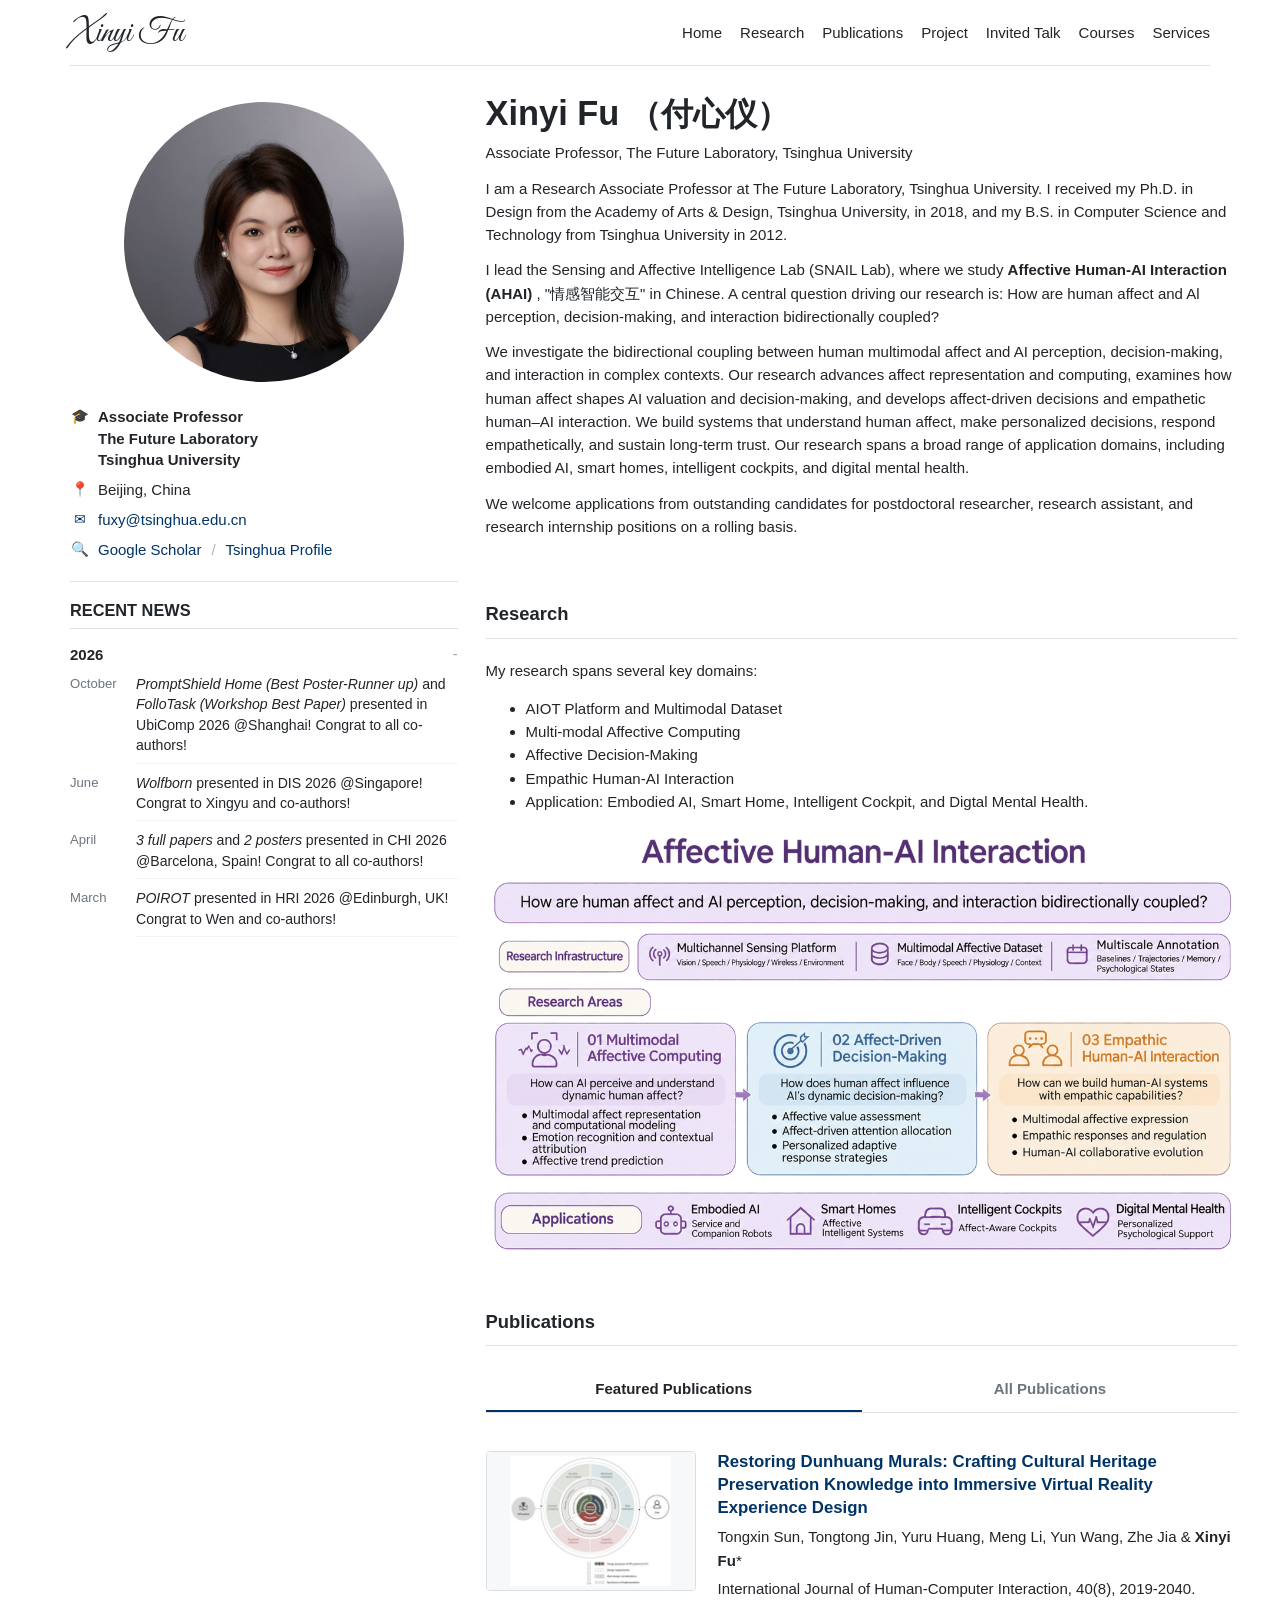
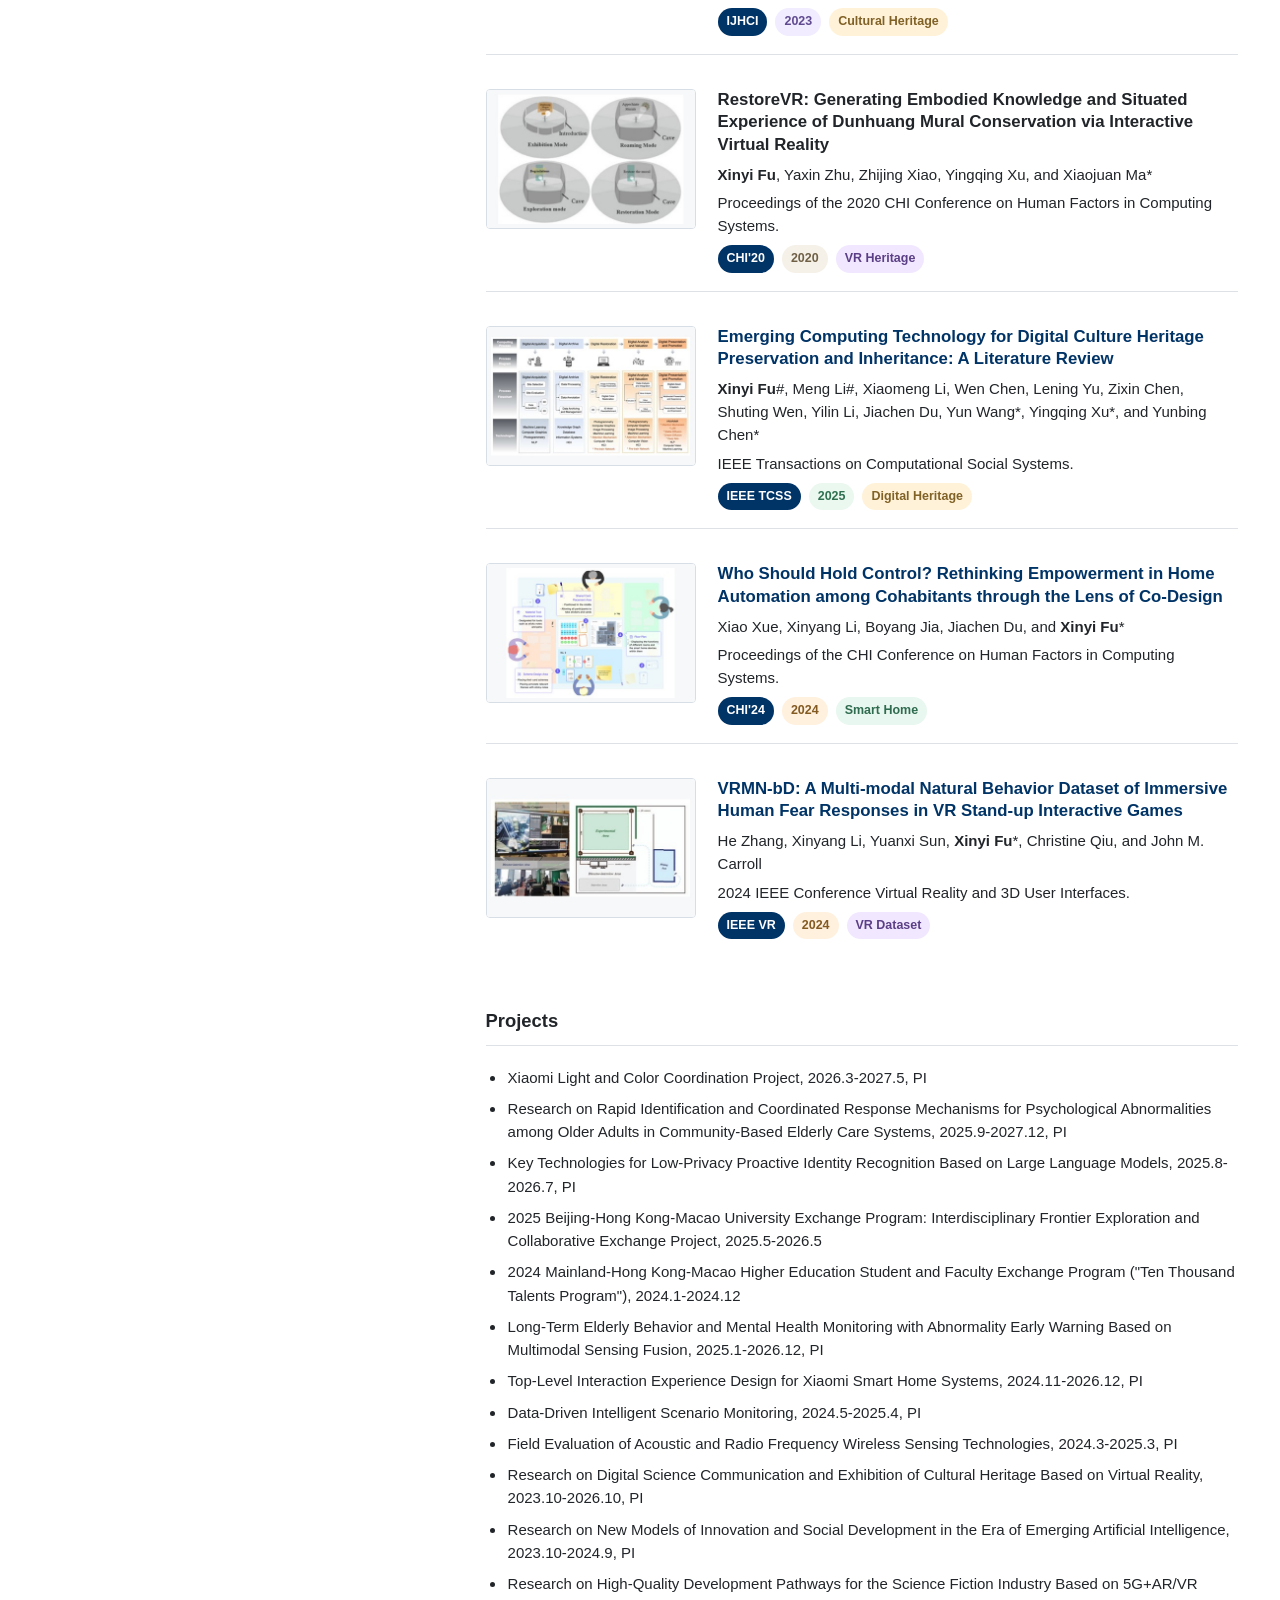
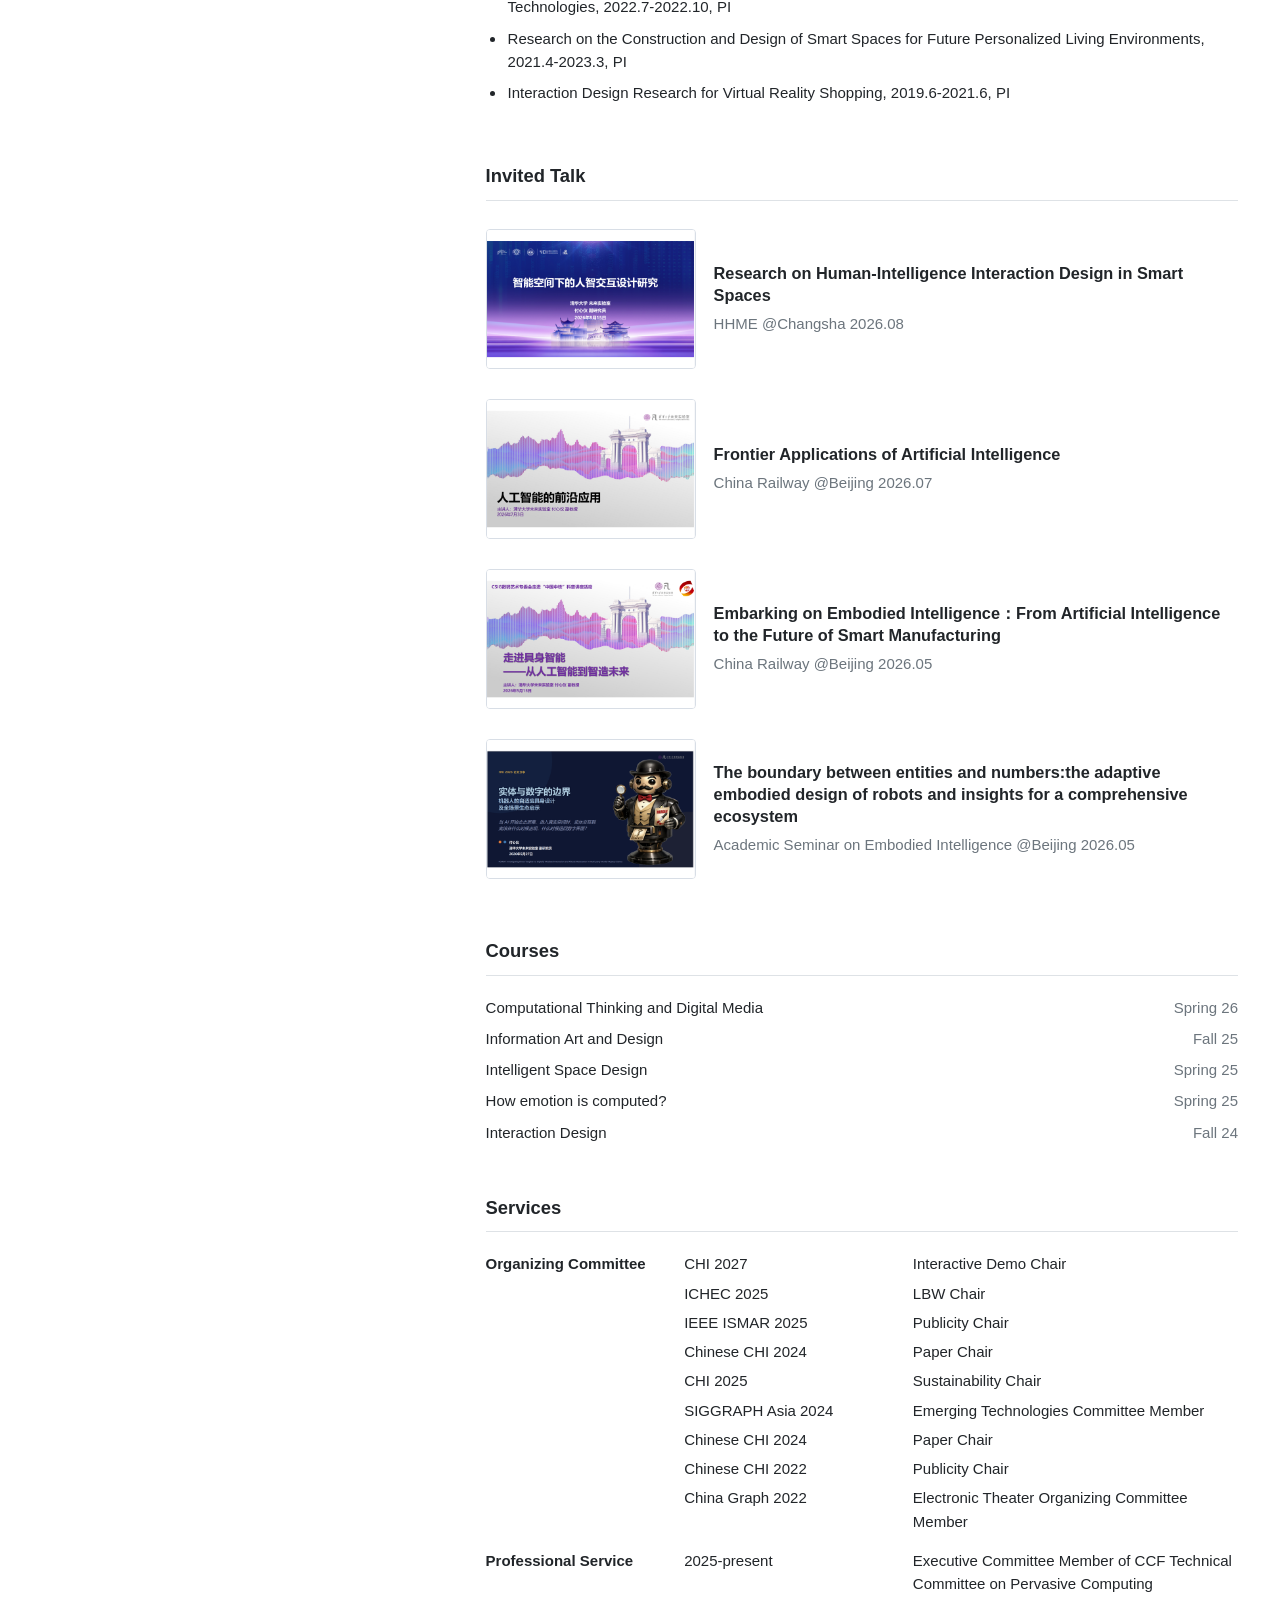
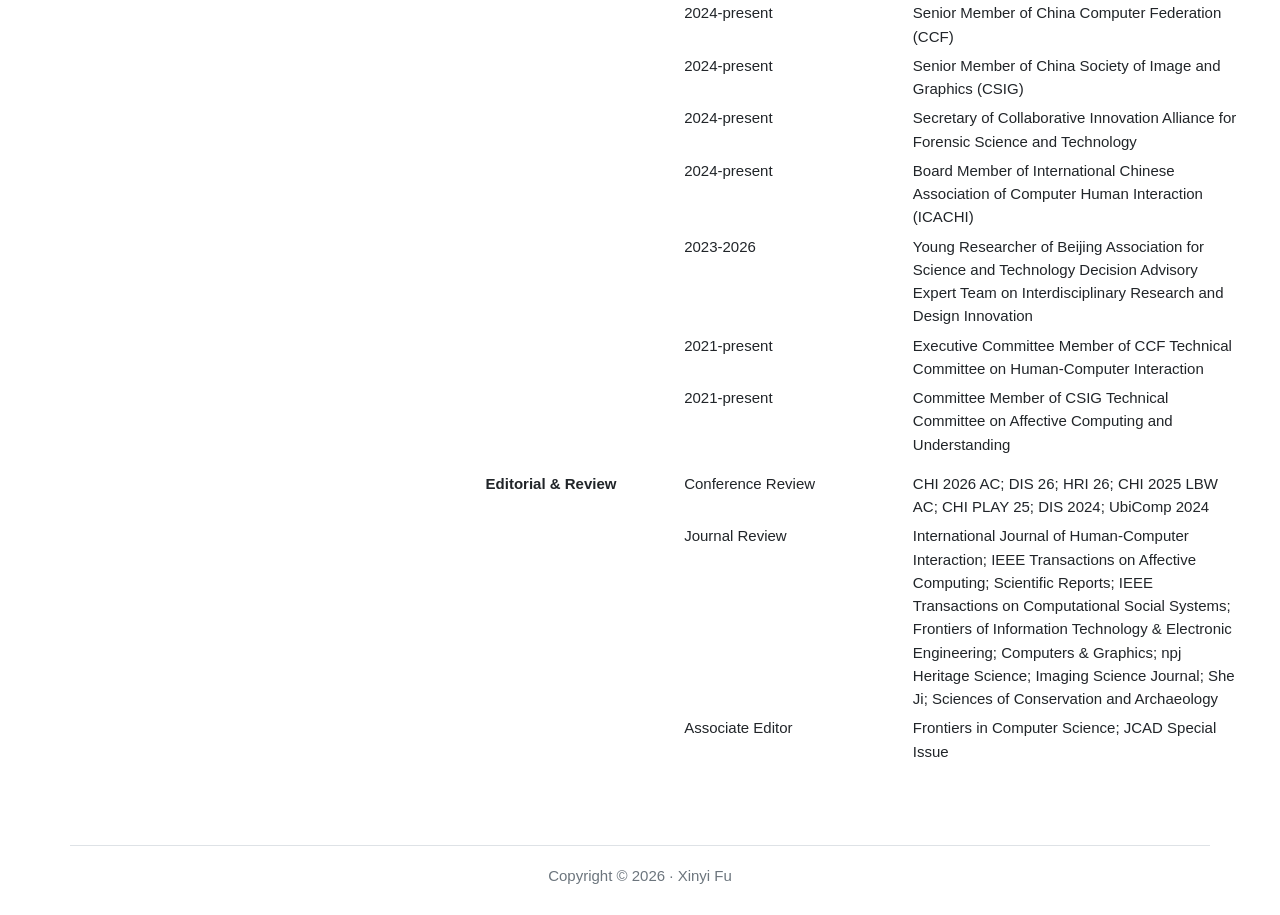
==== commit a41f2fdf: "Apply web admin content to homepage" ====
--- a/index.html
+++ b/index.html
@@ -176,7 +176,7 @@
               I am a Research Associate Professor at The Future Laboratory, Tsinghua University. I received my Ph.D. in Design from the Academy of Arts &amp; Design, Tsinghua University, in 2018, and my B.S. in Computer Science and Technology from Tsinghua University in 2012.
             </p>
             <p>
-              I lead the Sensing and Affective Intelligence Lab (SNAIL Lab), where we study <strong>Affective Human-AI Interaction (AHAI)</strong> , 情感智能交互 in Chinese. A central question driving our research is: How are human affect and Al perception, decision-making, and interaction bidirectionally coupled?
+              I lead the Sensing and Affective Intelligence Lab (SNAIL Lab), where we study <strong>Affective Human-AI Interaction (AHAI)</strong> , &quot;情感智能交互&quot; in Chinese. A central question driving our research is: How are human affect and Al perception, decision-making, and interaction bidirectionally coupled?
             </p>
             <p>
               We investigate the bidirectional coupling between human multimodal affect and AI perception, decision-making, and interaction in complex contexts. Our research advances affect representation and computing, examines how human affect shapes AI valuation and decision-making, and develops affect-driven decisions and empathetic human–AI interaction. We build systems that understand human affect, make personalized decisions, respond empathetically, and sustain long-term trust. Our research spans a broad range of application domains, including embodied AI, smart homes, intelligent cockpits, and digital mental health.
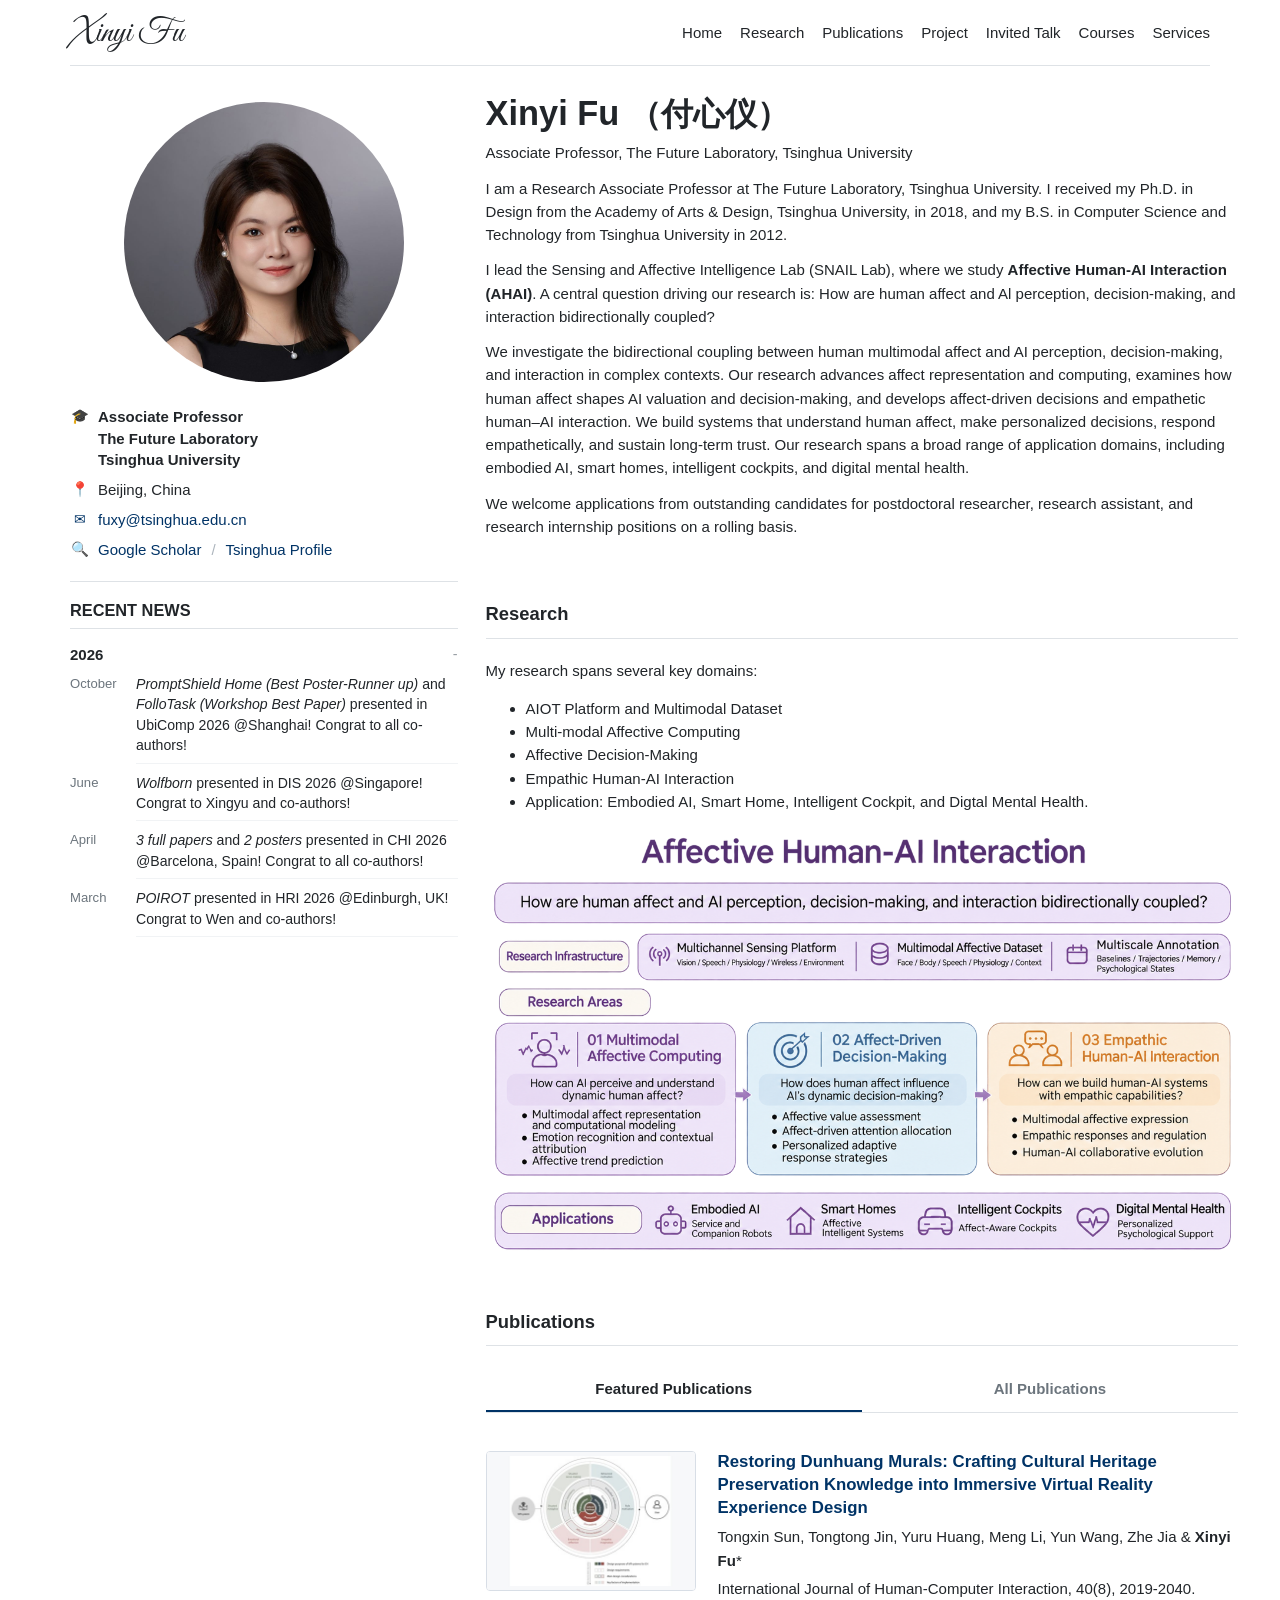
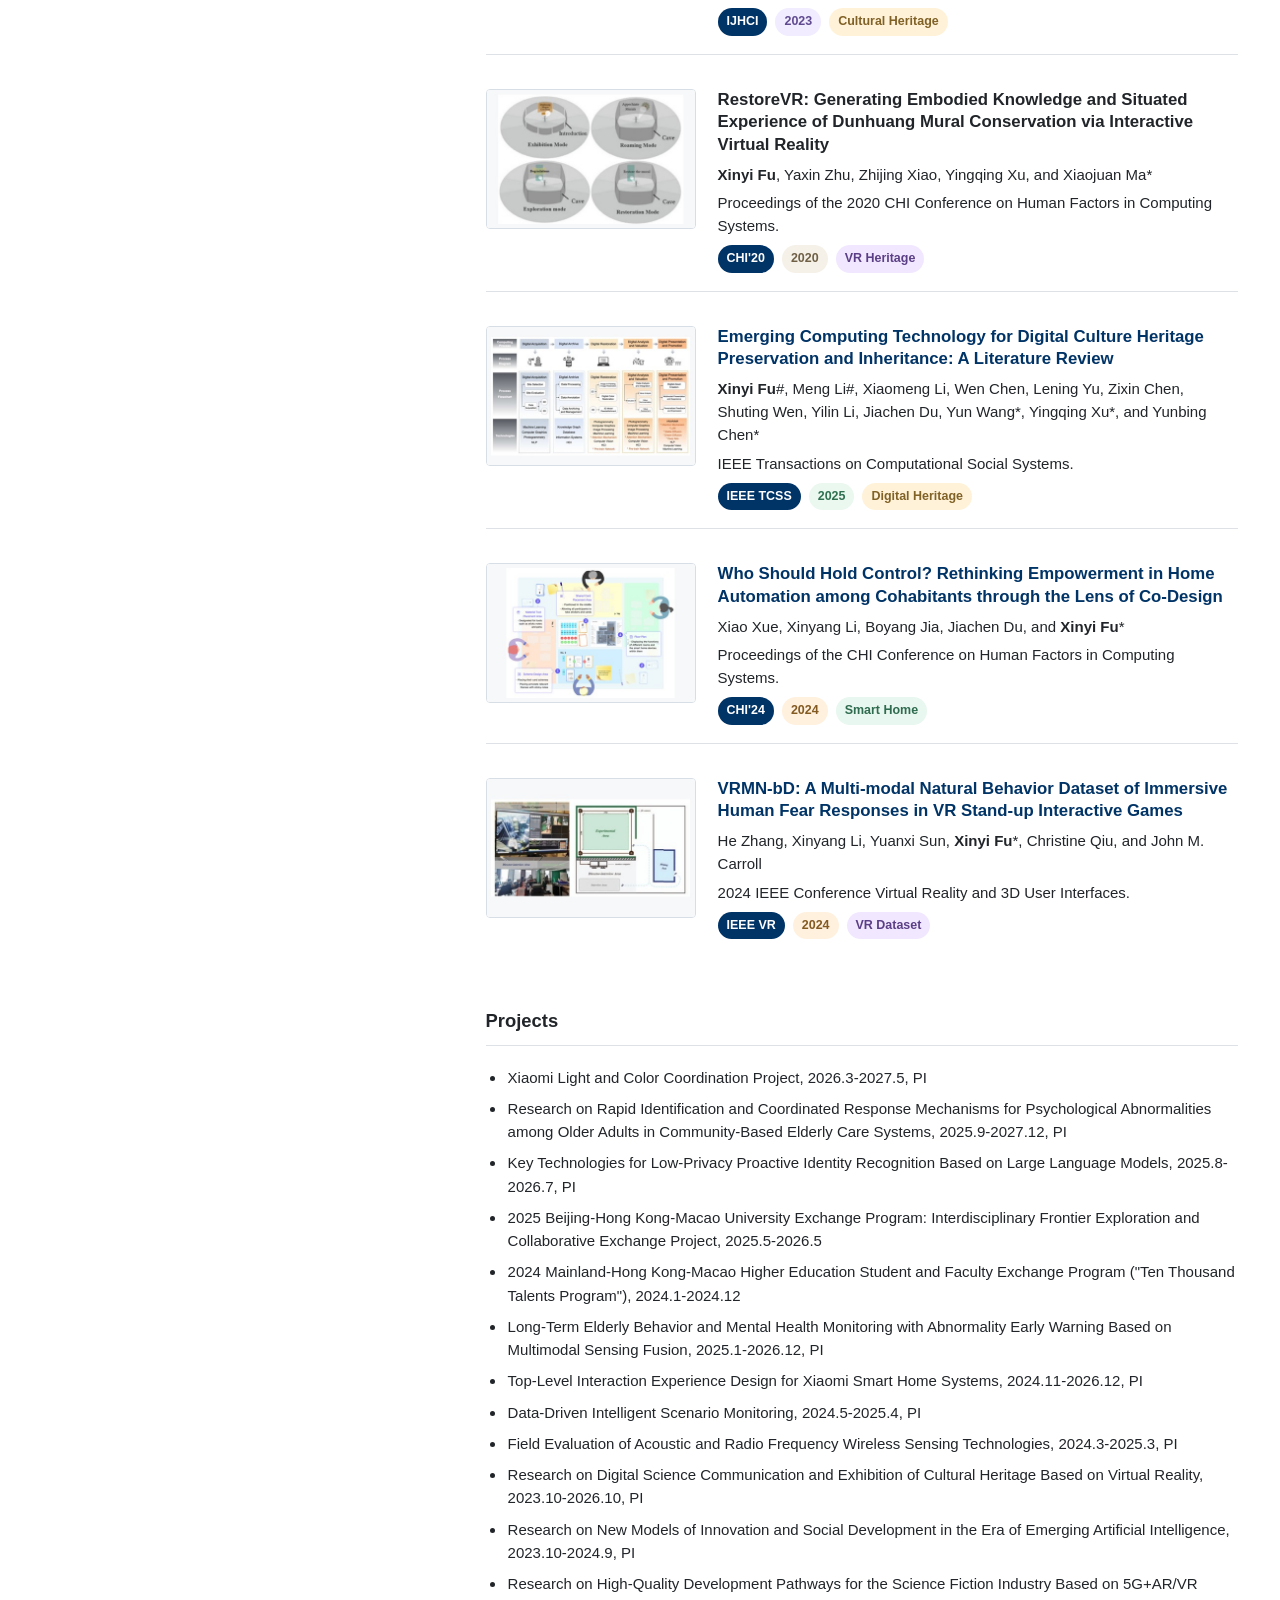
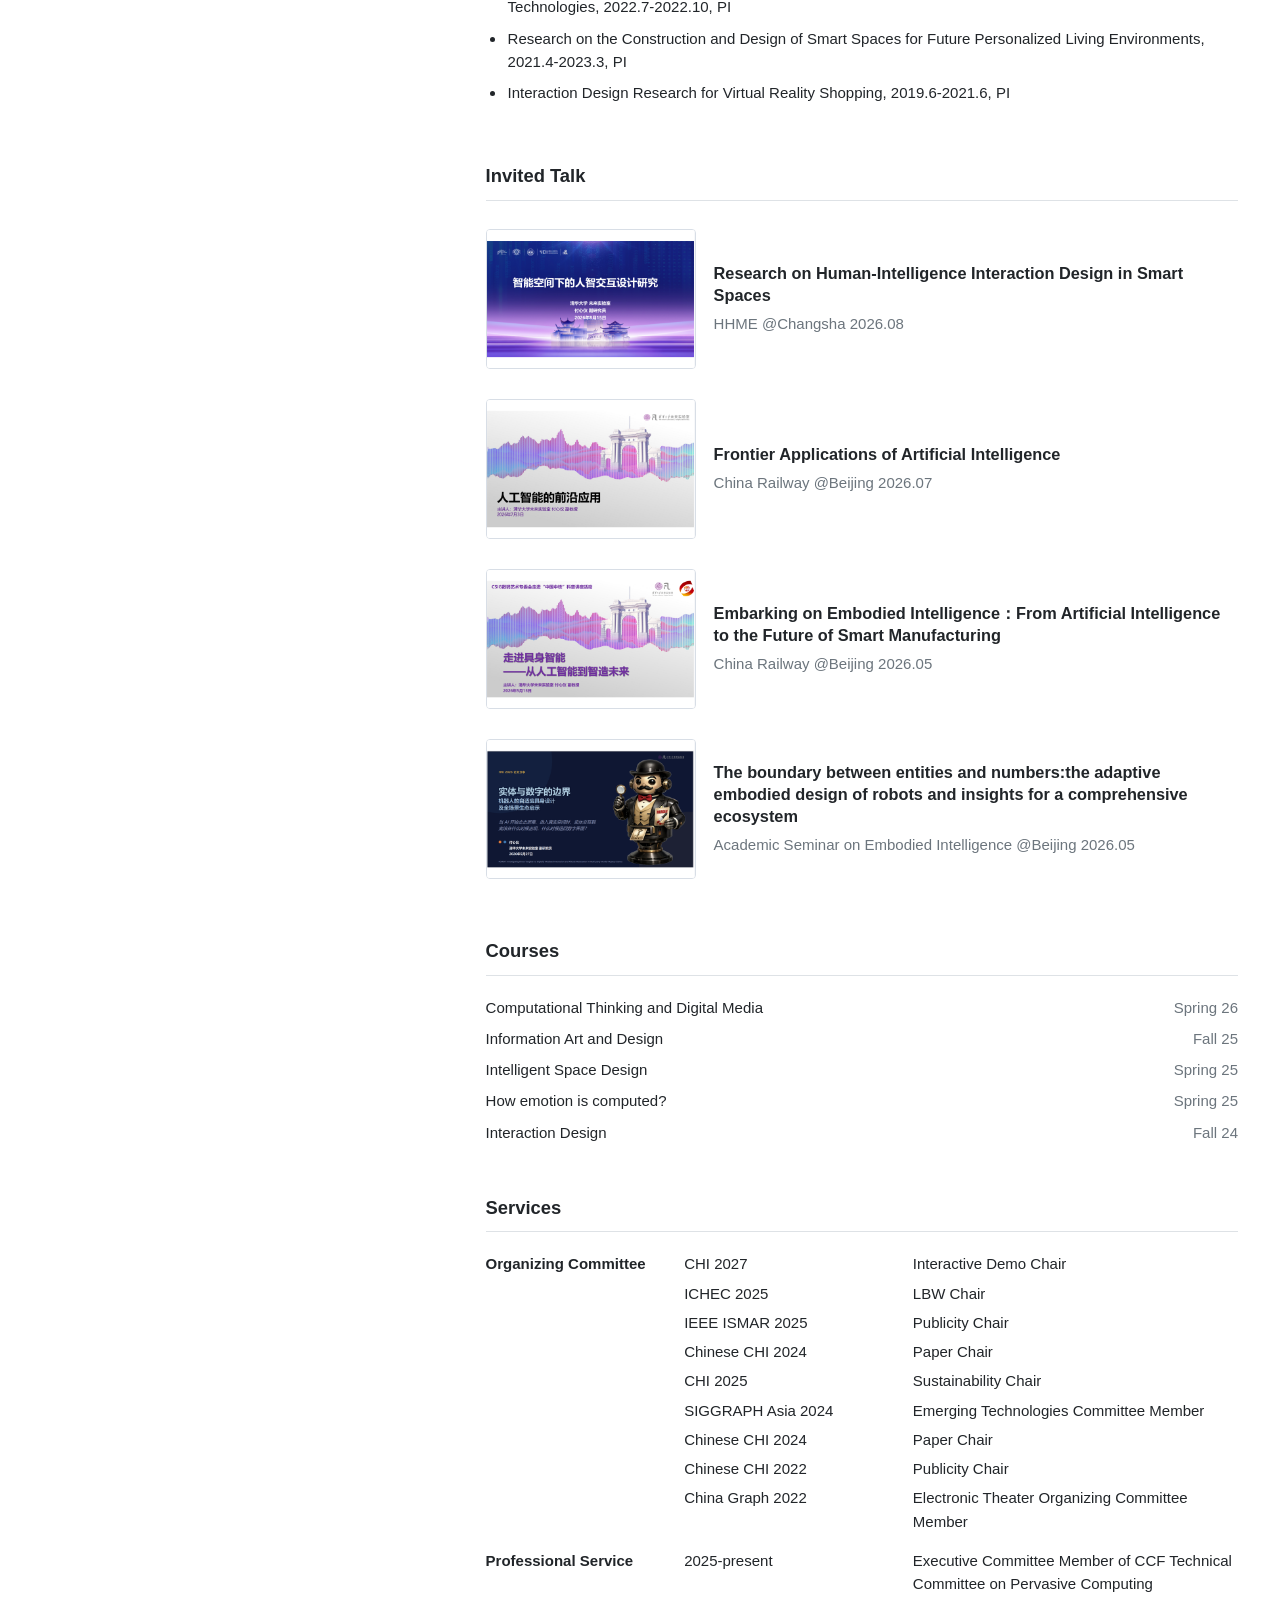
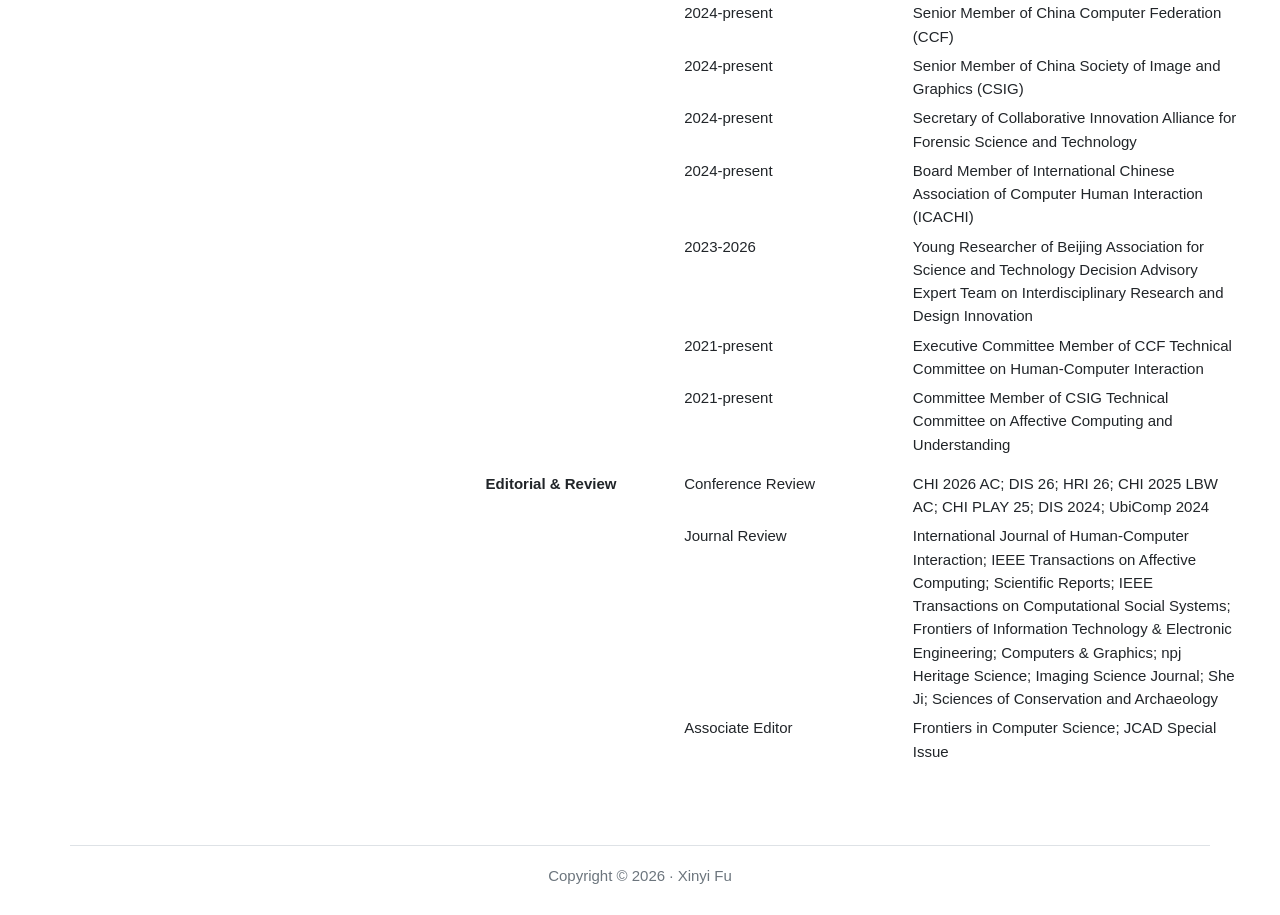
==== commit e40bec37: "Apply web admin content to homepage" ====
--- a/index.html
+++ b/index.html
@@ -176,7 +176,7 @@
               I am a Research Associate Professor at The Future Laboratory, Tsinghua University. I received my Ph.D. in Design from the Academy of Arts &amp; Design, Tsinghua University, in 2018, and my B.S. in Computer Science and Technology from Tsinghua University in 2012.
             </p>
             <p>
-              I lead the Sensing and Affective Intelligence Lab (SNAIL Lab), where we study <strong>Affective Human-AI Interaction (AHAI)</strong> , &quot;情感智能交互&quot; in Chinese. A central question driving our research is: How are human affect and Al perception, decision-making, and interaction bidirectionally coupled?
+              I lead the Sensing and Affective Intelligence Lab (SNAIL Lab), where we study <strong>Affective Human-AI Interaction (AHAI)</strong>. A central question driving our research is: How are human affect and Al perception, decision-making, and interaction bidirectionally coupled?
             </p>
             <p>
               We investigate the bidirectional coupling between human multimodal affect and AI perception, decision-making, and interaction in complex contexts. Our research advances affect representation and computing, examines how human affect shapes AI valuation and decision-making, and develops affect-driven decisions and empathetic human–AI interaction. We build systems that understand human affect, make personalized decisions, respond empathetically, and sustain long-term trust. Our research spans a broad range of application domains, including embodied AI, smart homes, intelligent cockpits, and digital mental health.
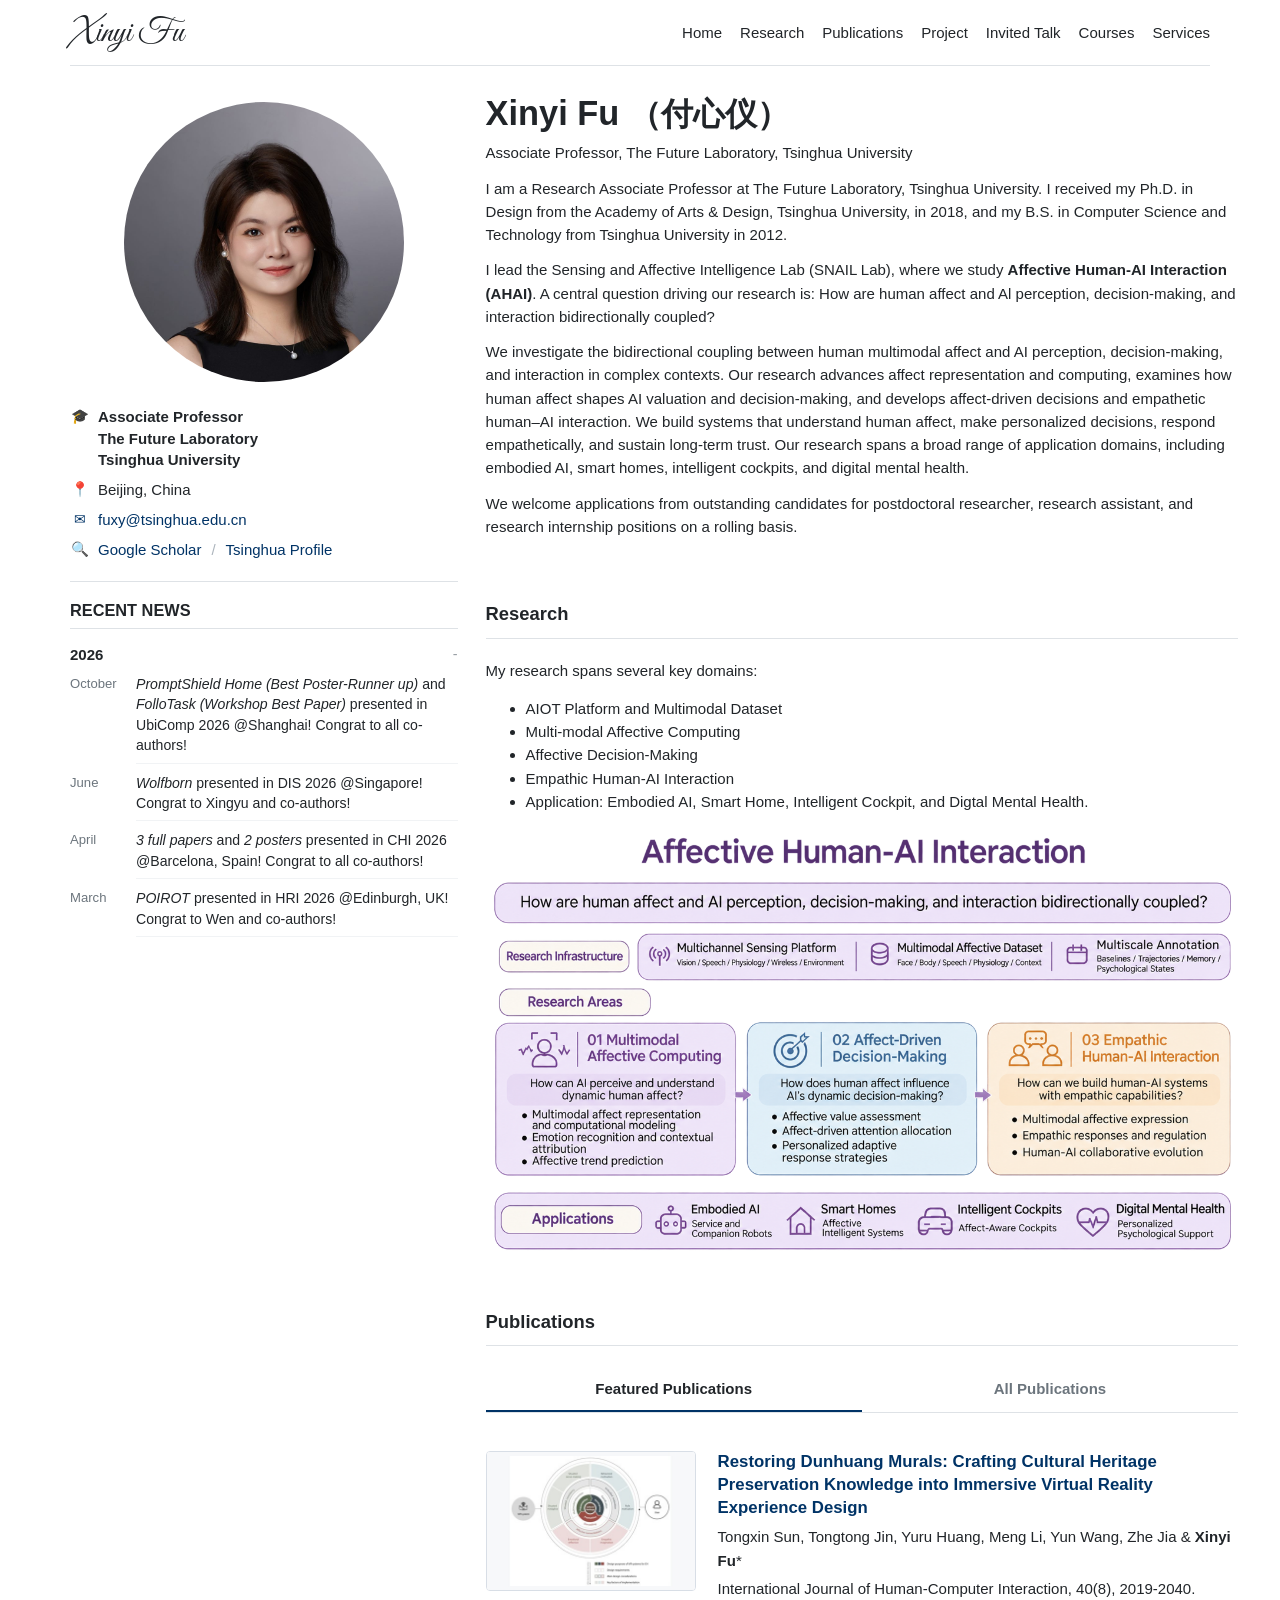
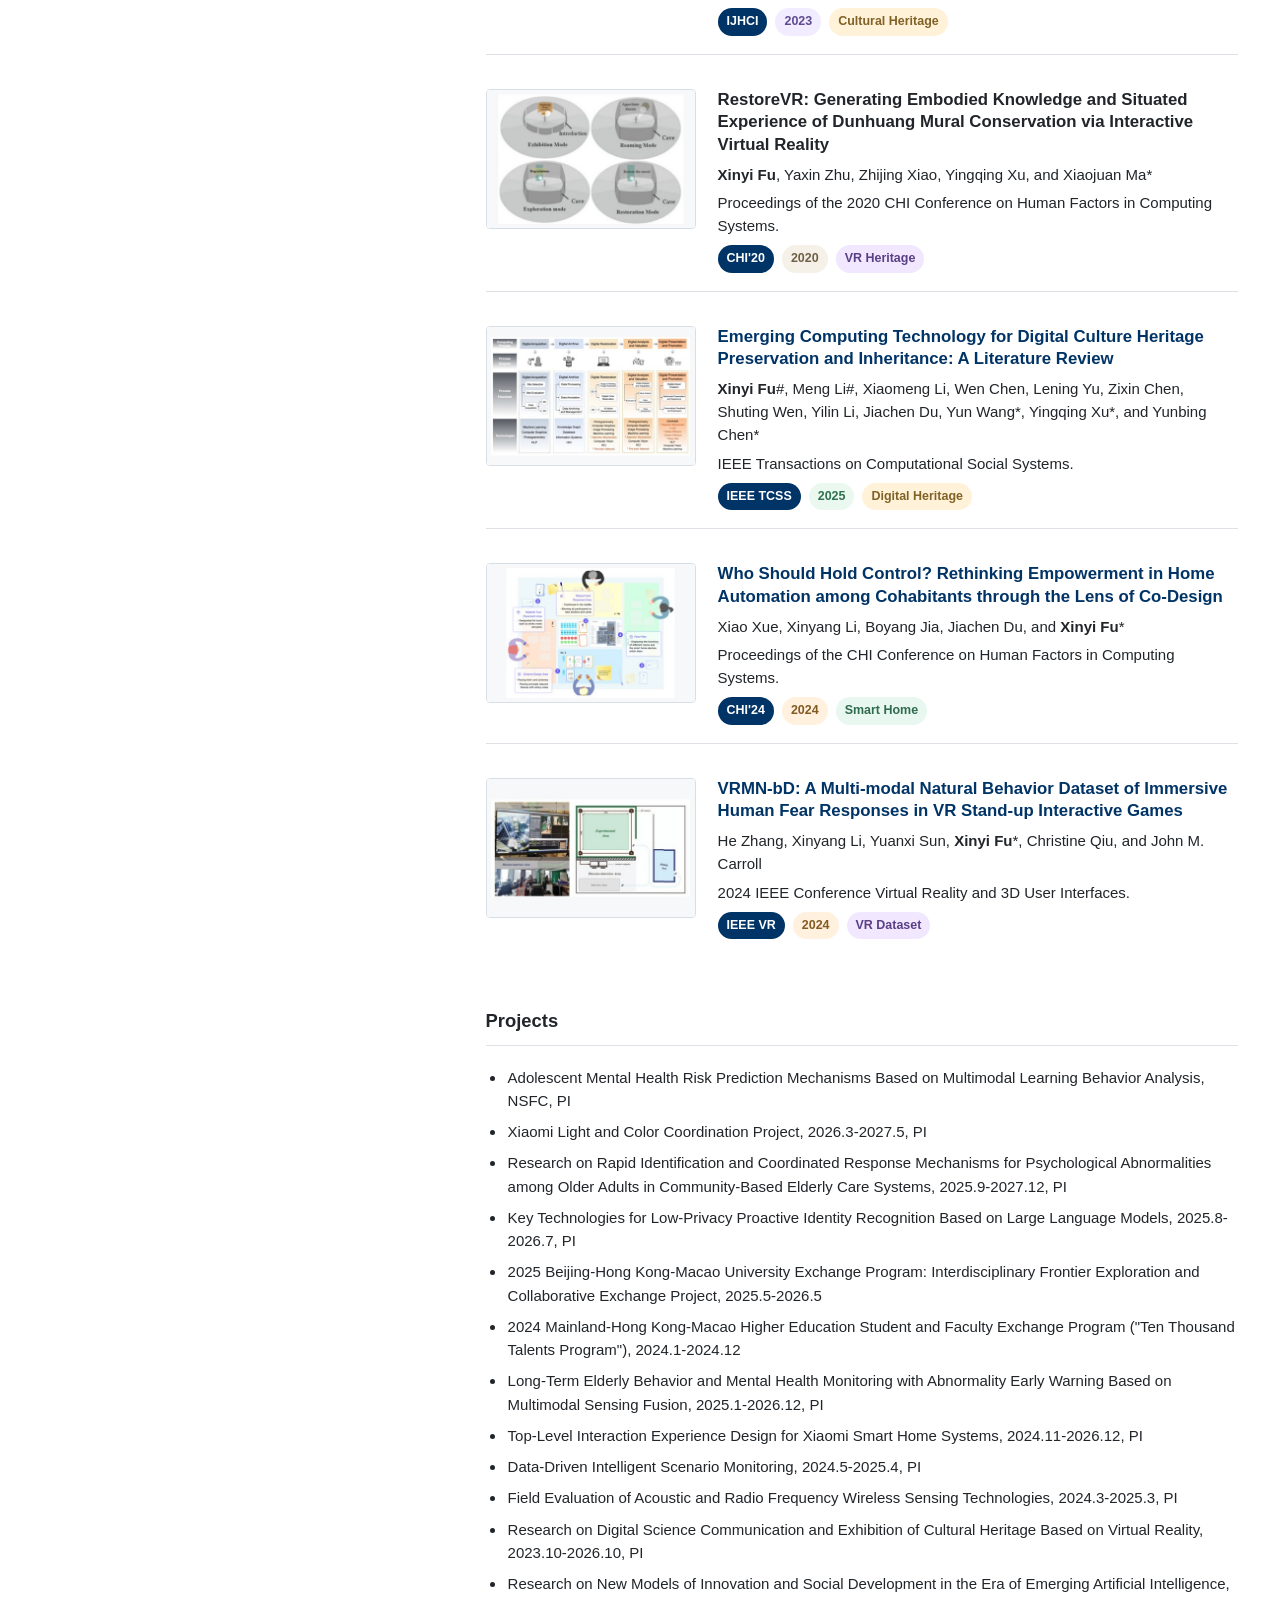
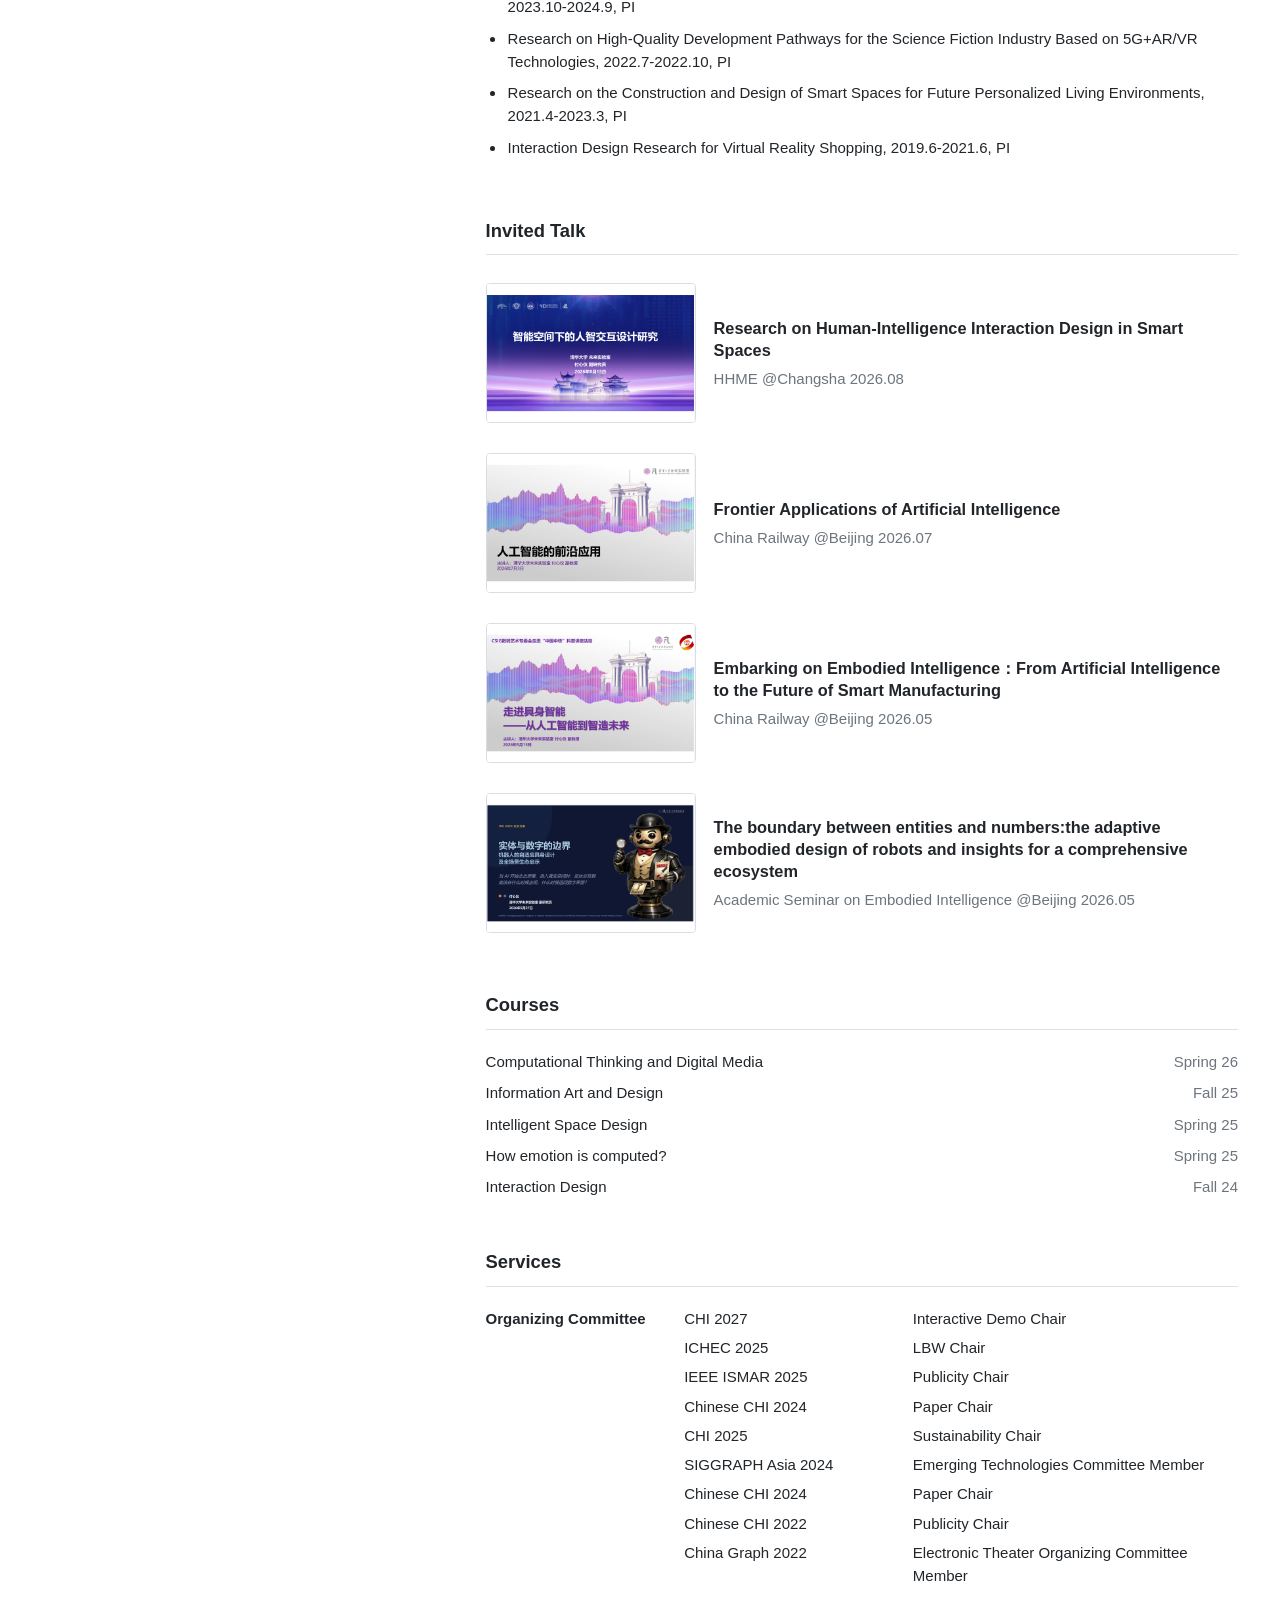
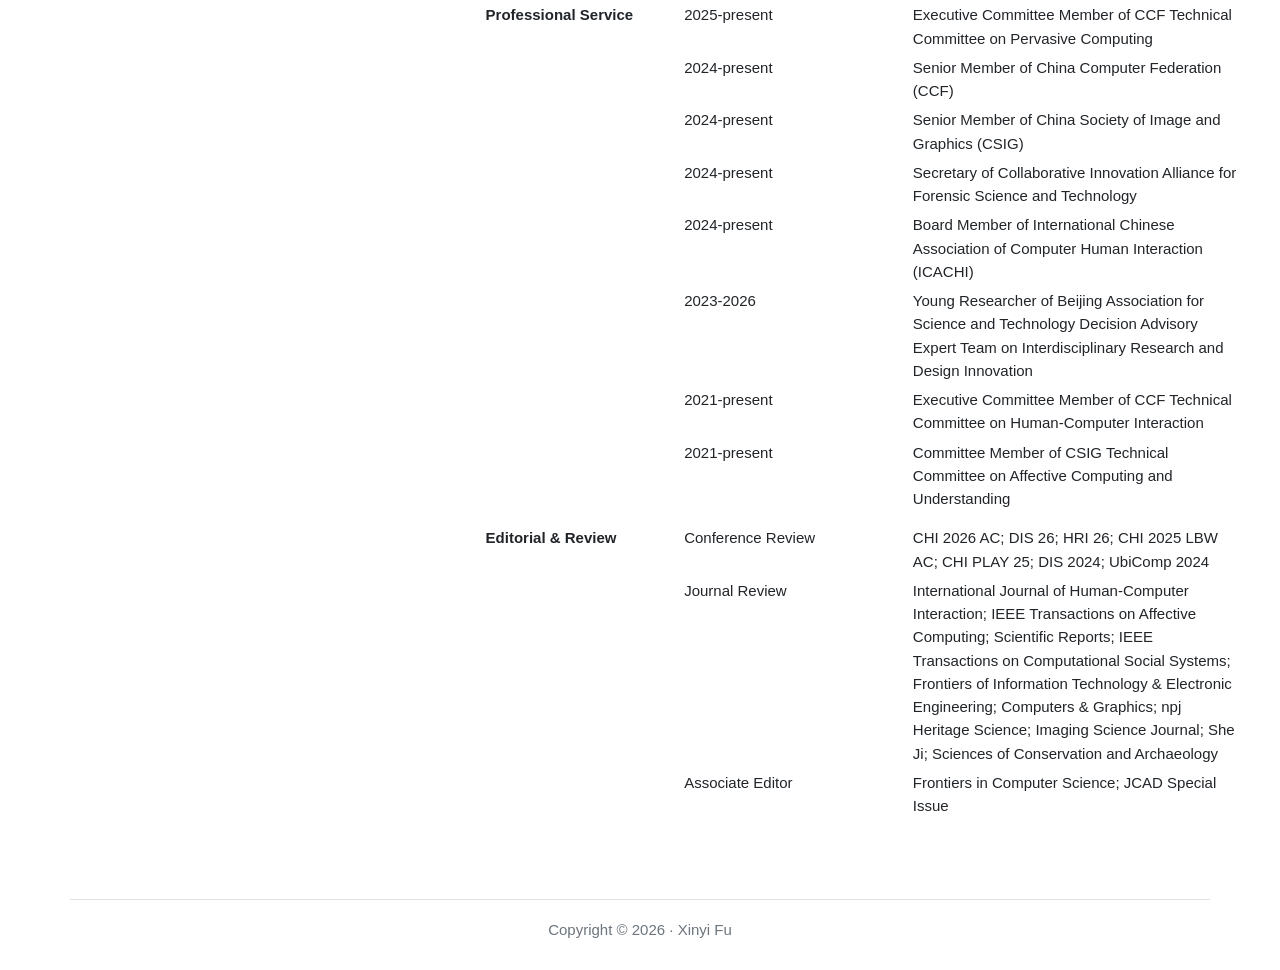
==== commit 56ad4da3: "Apply web admin content to homepage" ====
--- a/index.html
+++ b/index.html
@@ -209,6 +209,7 @@
           <h4 class="section-title scmargin" id="project">Projects</h4>
           <section class="border-bottom">
             <ul class="project-list">
+              <li>Adolescent Mental Health Risk Prediction Mechanisms Based on Multimodal Learning Behavior Analysis, NSFC, PI</li>
               <li>Xiaomi Light and Color Coordination Project, 2026.3-2027.5, PI</li>
               <li>Research on Rapid Identification and Coordinated Response Mechanisms for Psychological Abnormalities among Older Adults in Community-Based Elderly Care Systems, 2025.9-2027.12, PI</li>
               <li>Key Technologies for Low-Privacy Proactive Identity Recognition Based on Large Language Models, 2025.8-2026.7, PI</li>
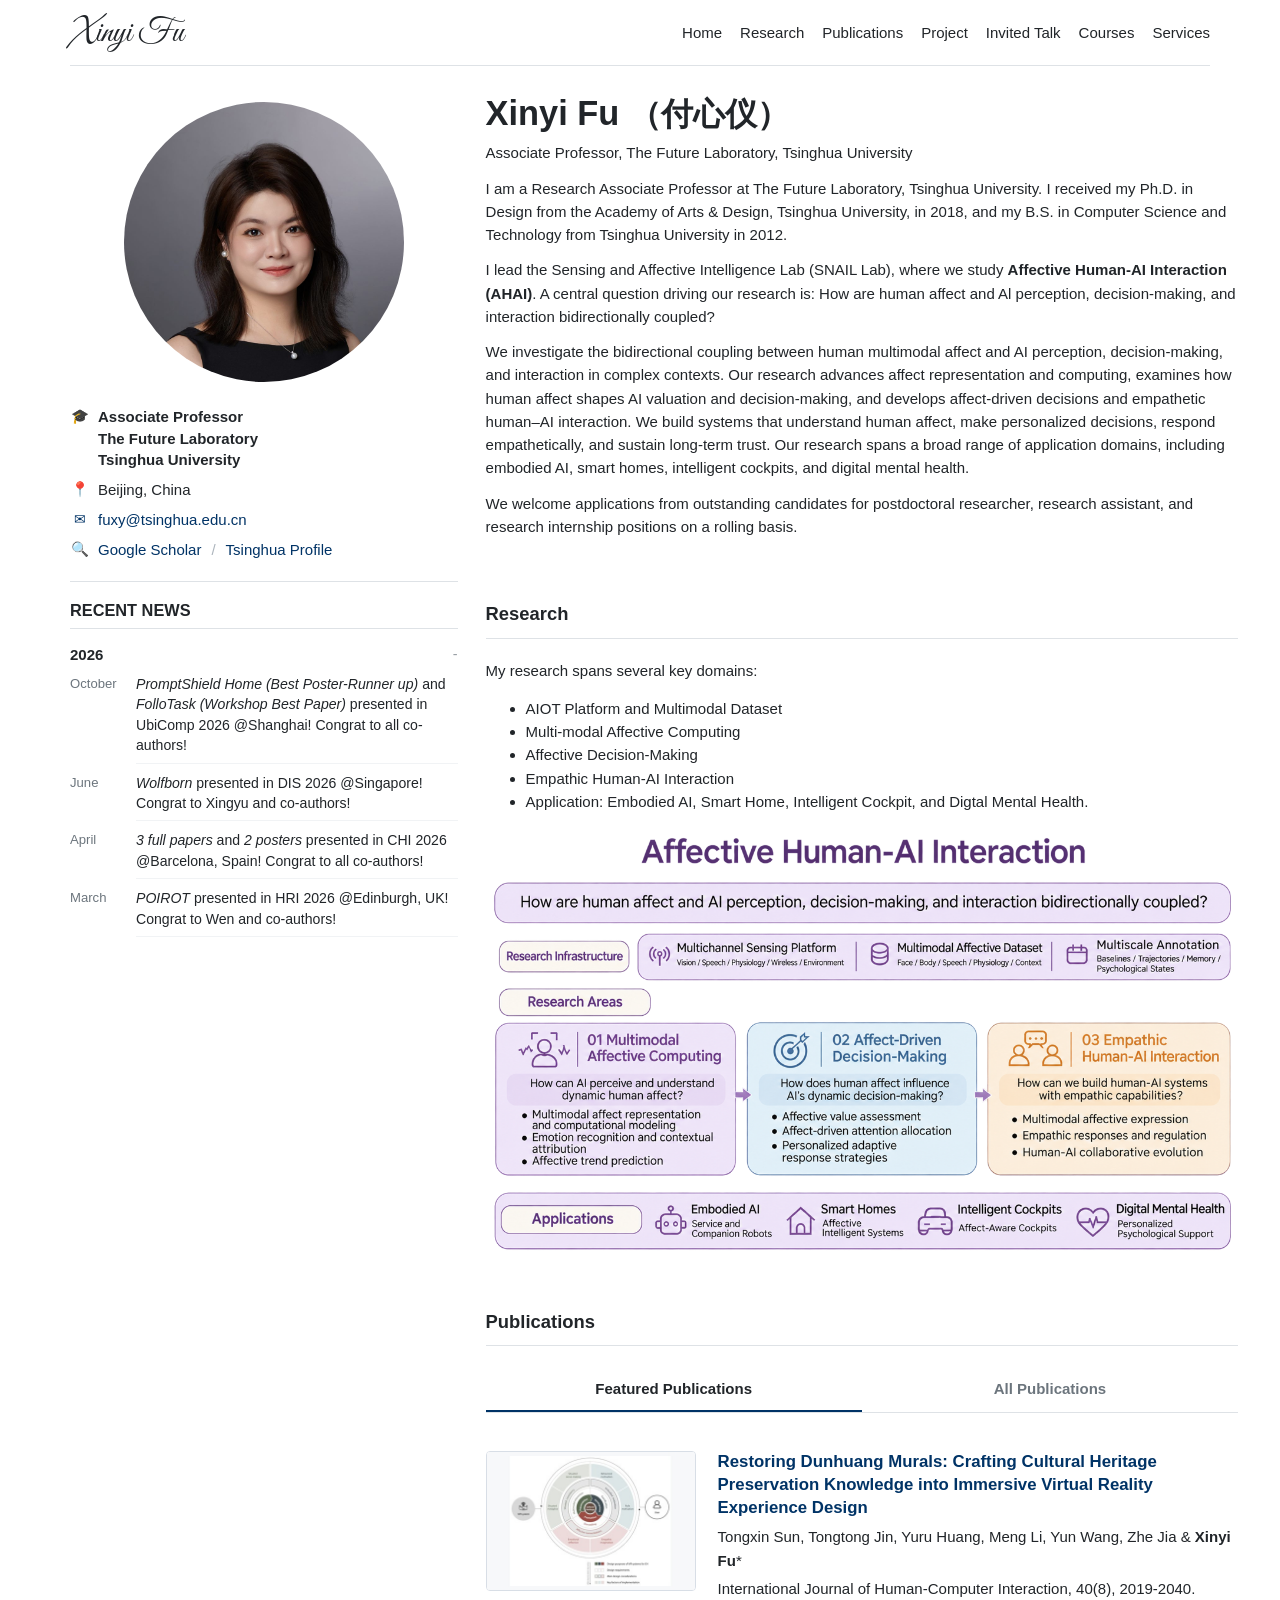
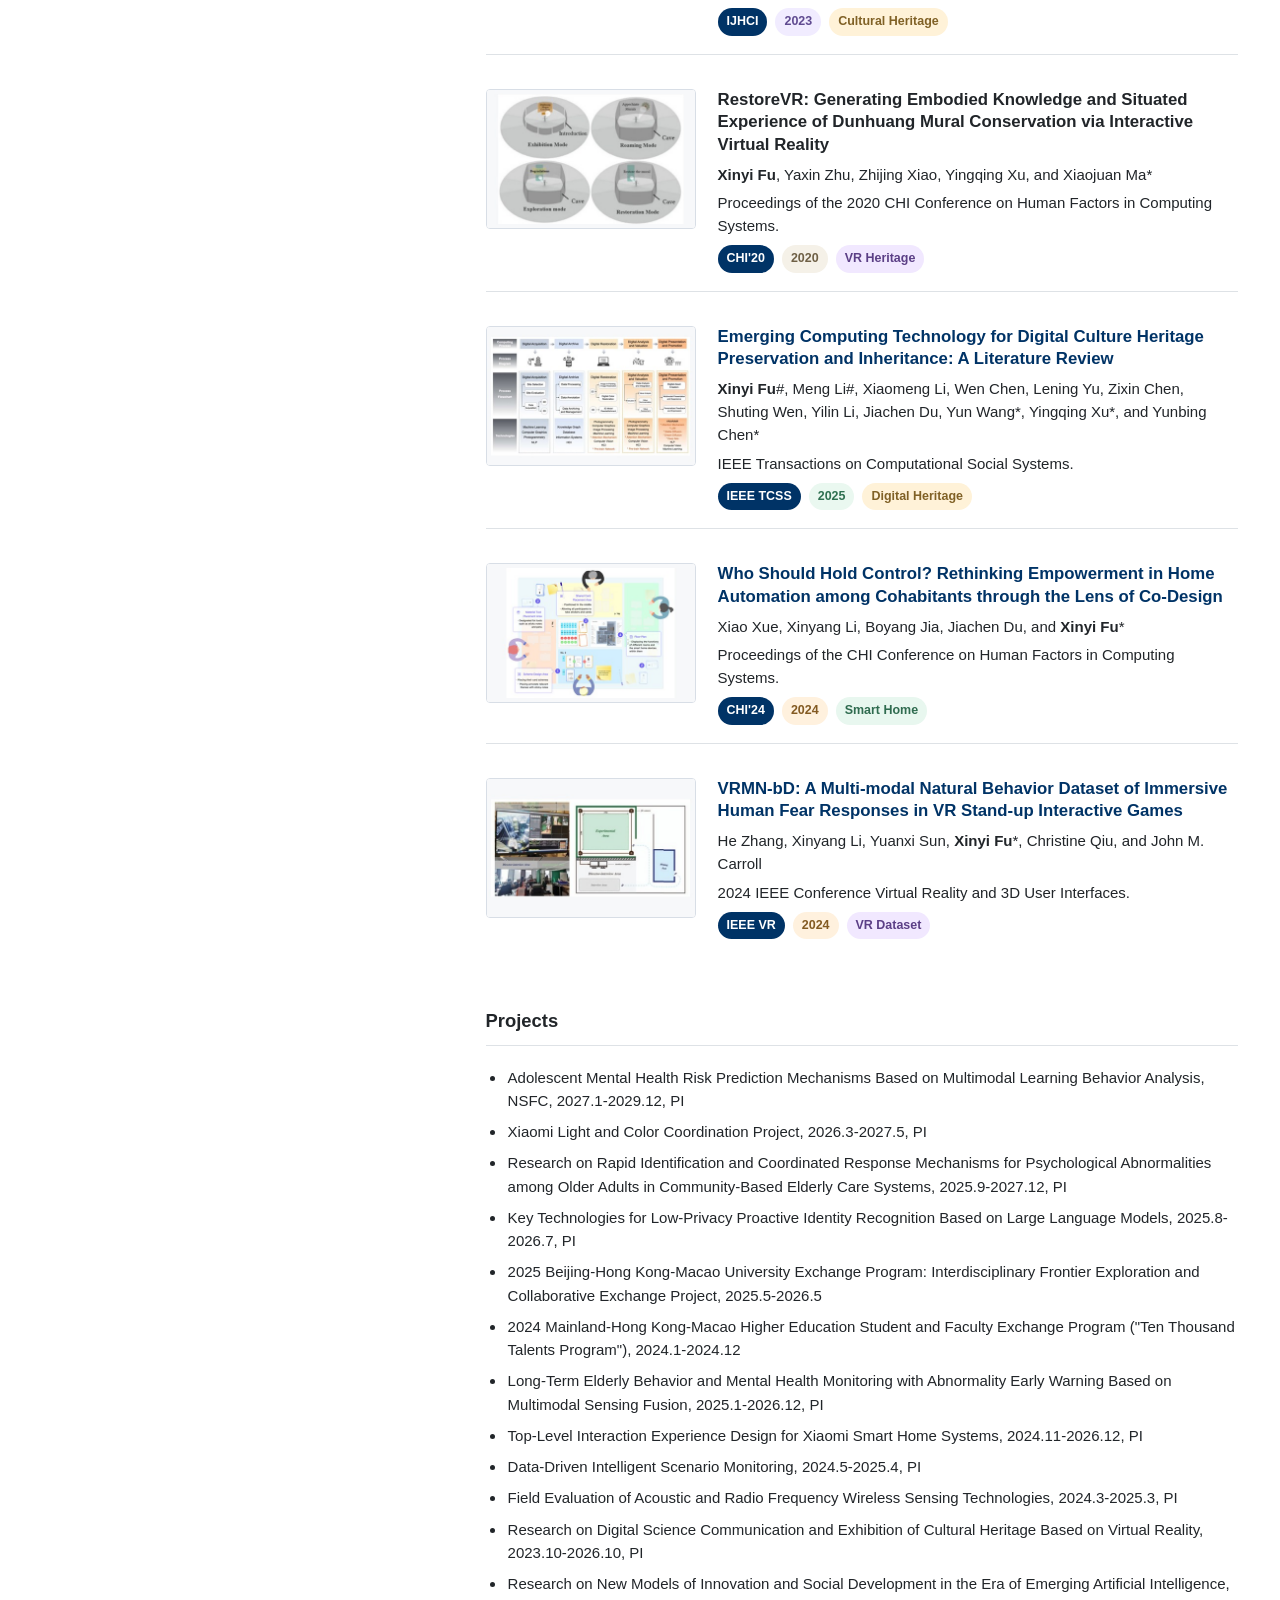
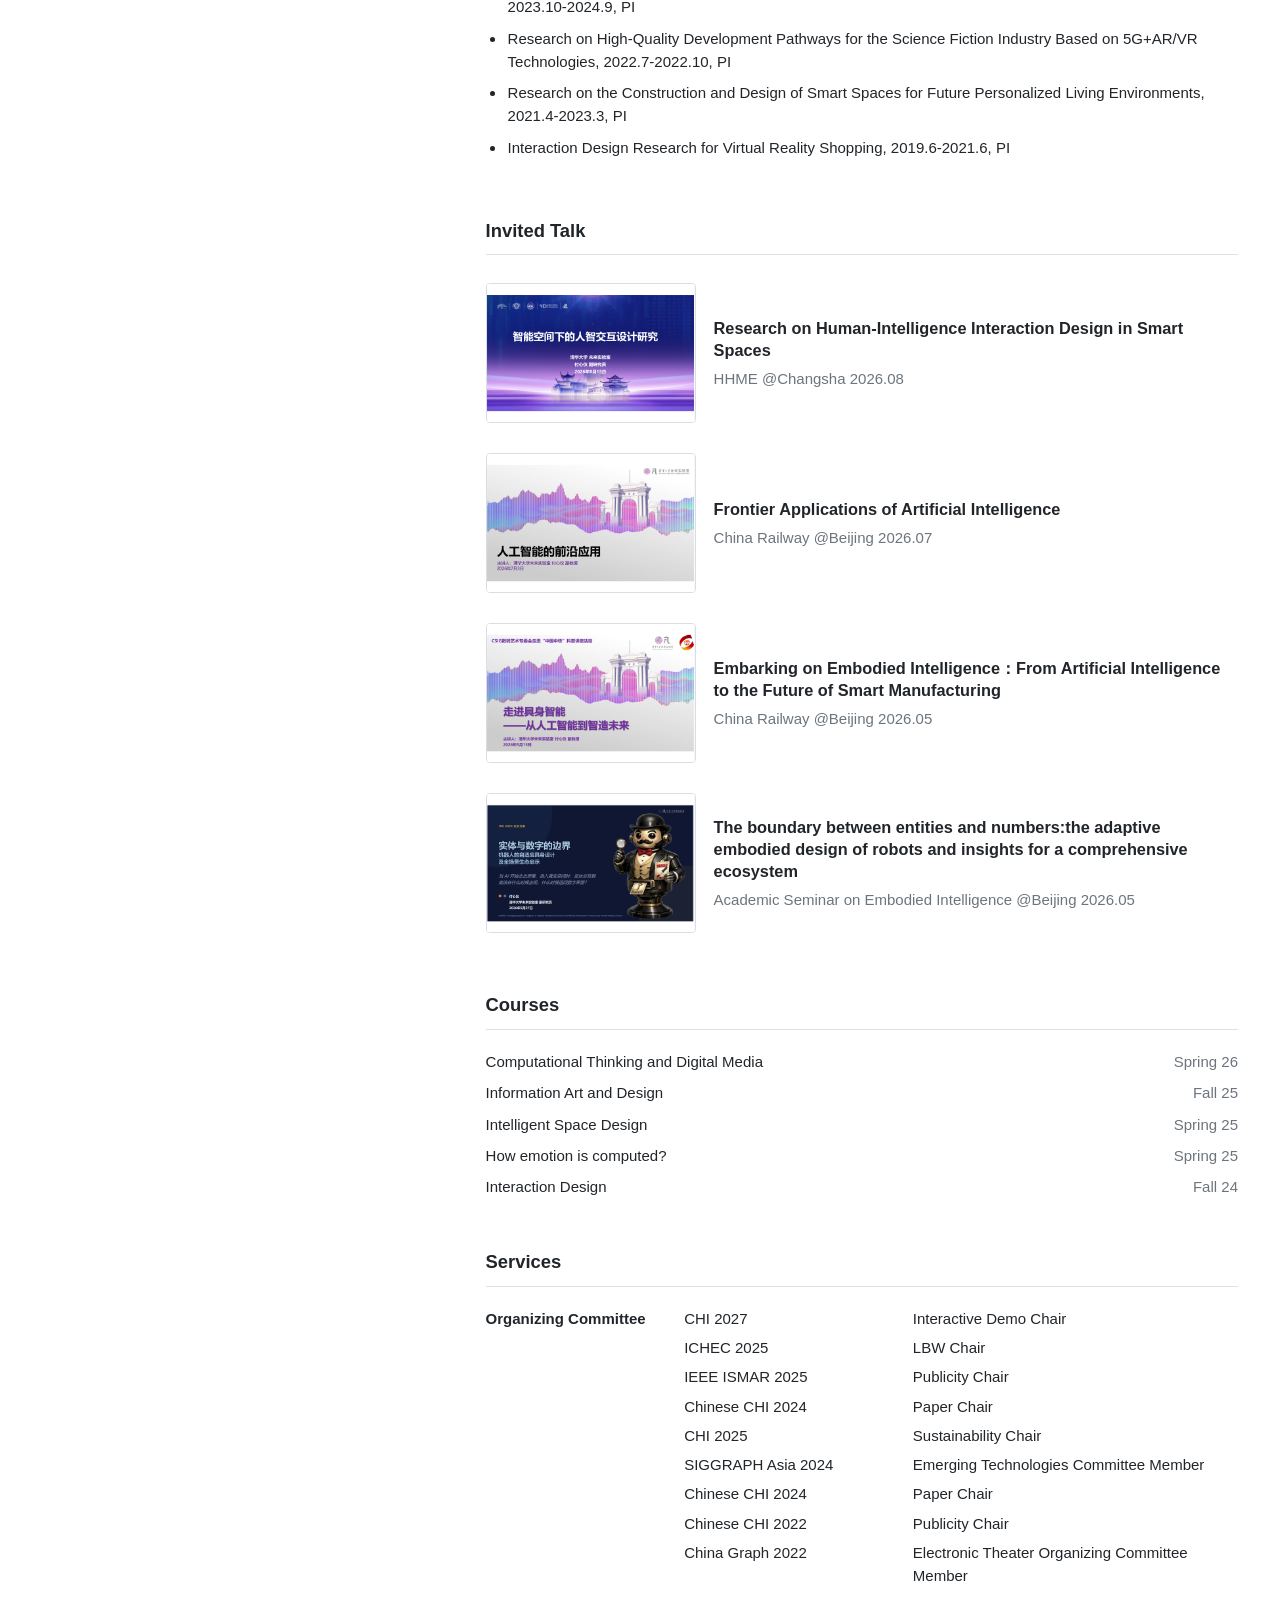
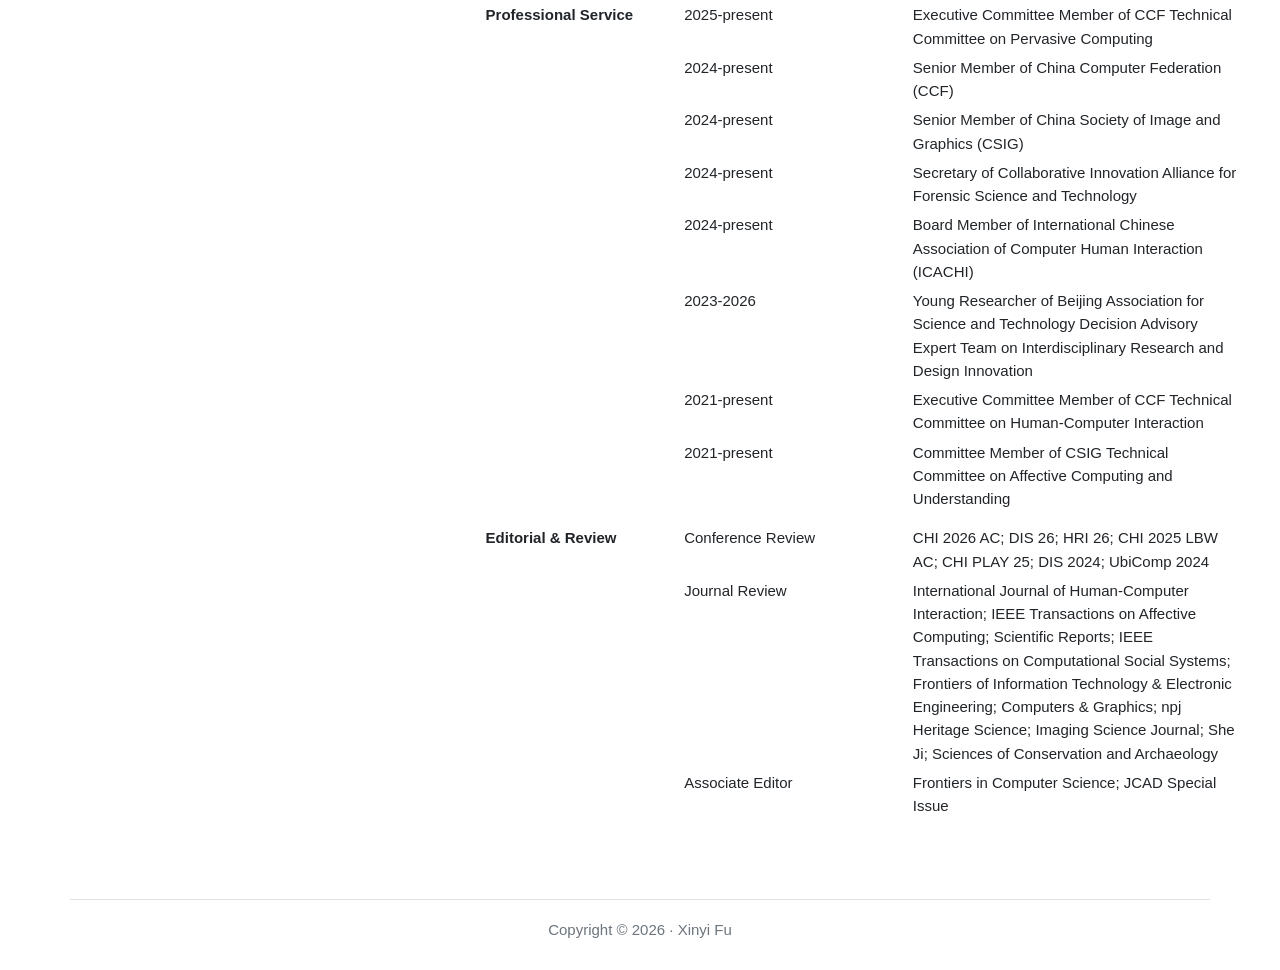
==== commit 6351683a: "Apply web admin content to homepage" ====
--- a/index.html
+++ b/index.html
@@ -209,7 +209,7 @@
           <h4 class="section-title scmargin" id="project">Projects</h4>
           <section class="border-bottom">
             <ul class="project-list">
-              <li>Adolescent Mental Health Risk Prediction Mechanisms Based on Multimodal Learning Behavior Analysis, NSFC, PI</li>
+              <li>Adolescent Mental Health Risk Prediction Mechanisms Based on Multimodal Learning Behavior Analysis, NSFC, 2027.1-2029.12, PI</li>
               <li>Xiaomi Light and Color Coordination Project, 2026.3-2027.5, PI</li>
               <li>Research on Rapid Identification and Coordinated Response Mechanisms for Psychological Abnormalities among Older Adults in Community-Based Elderly Care Systems, 2025.9-2027.12, PI</li>
               <li>Key Technologies for Low-Privacy Proactive Identity Recognition Based on Large Language Models, 2025.8-2026.7, PI</li>
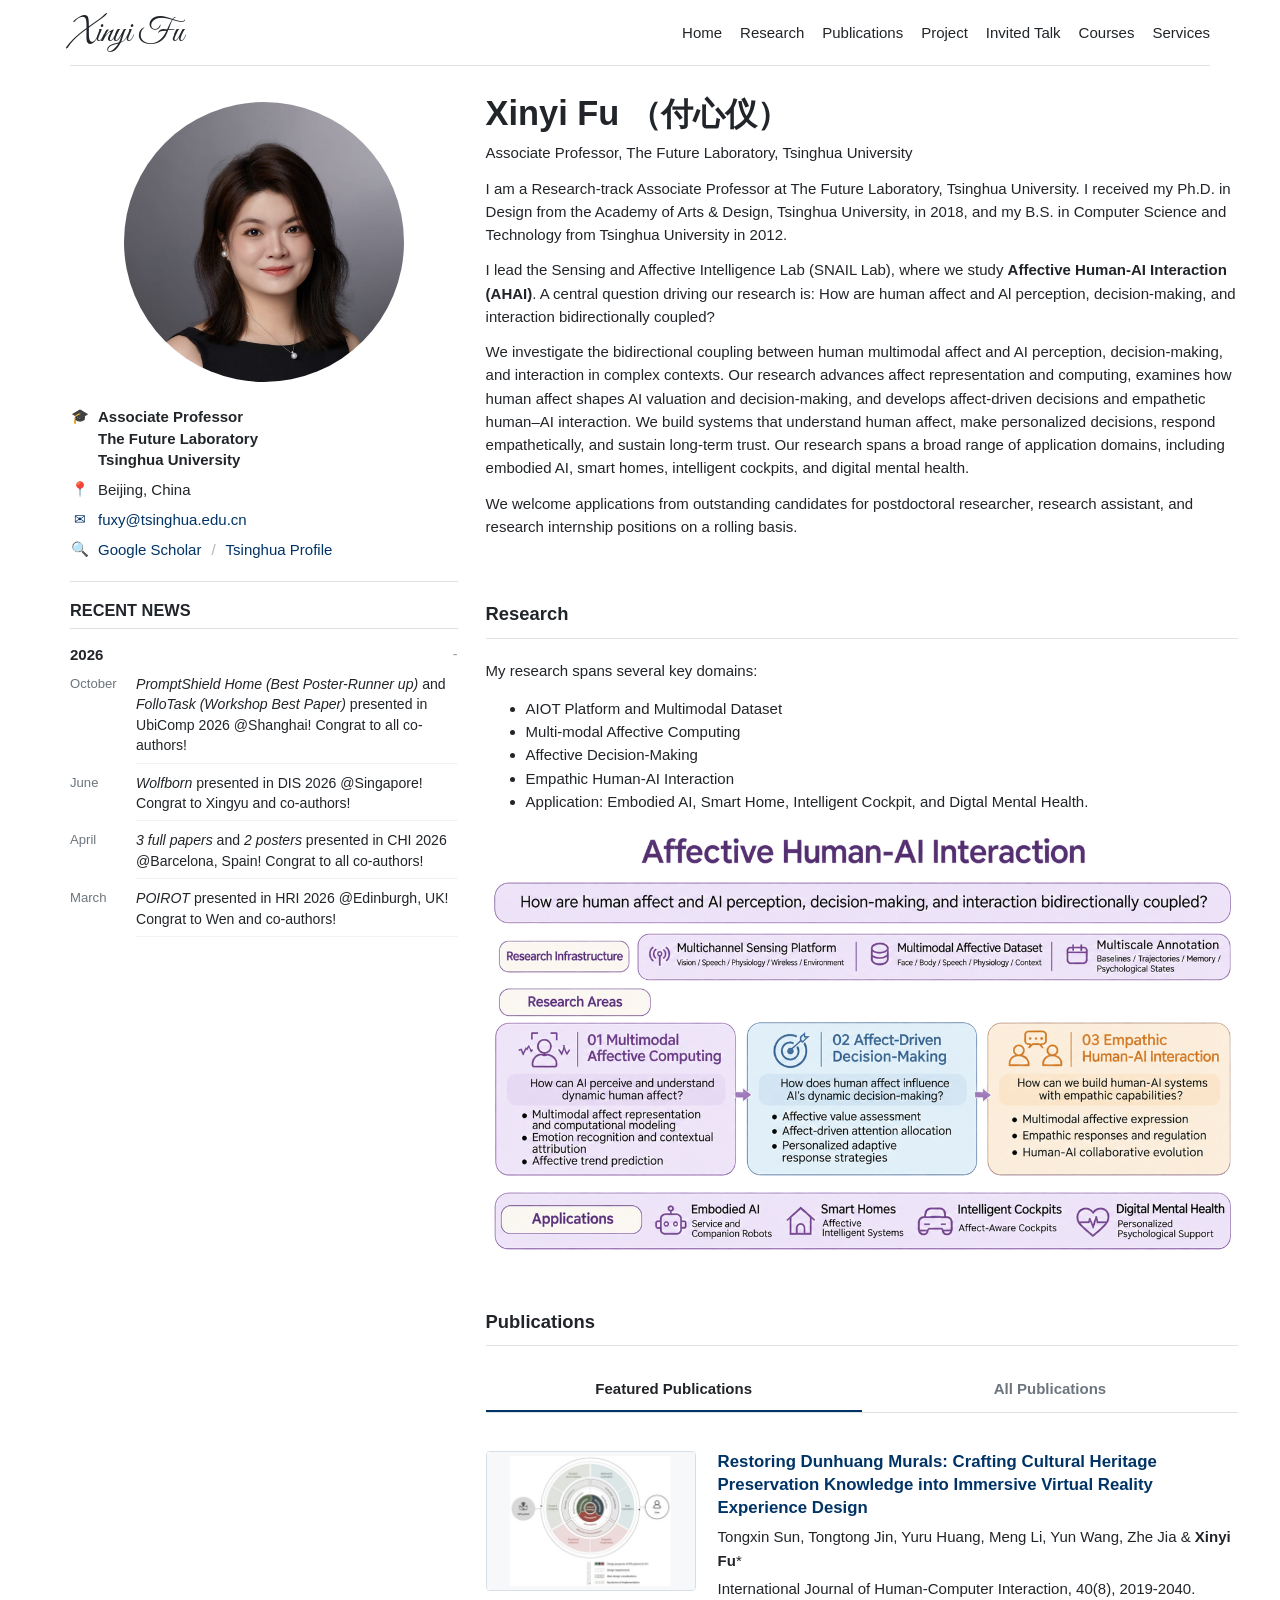
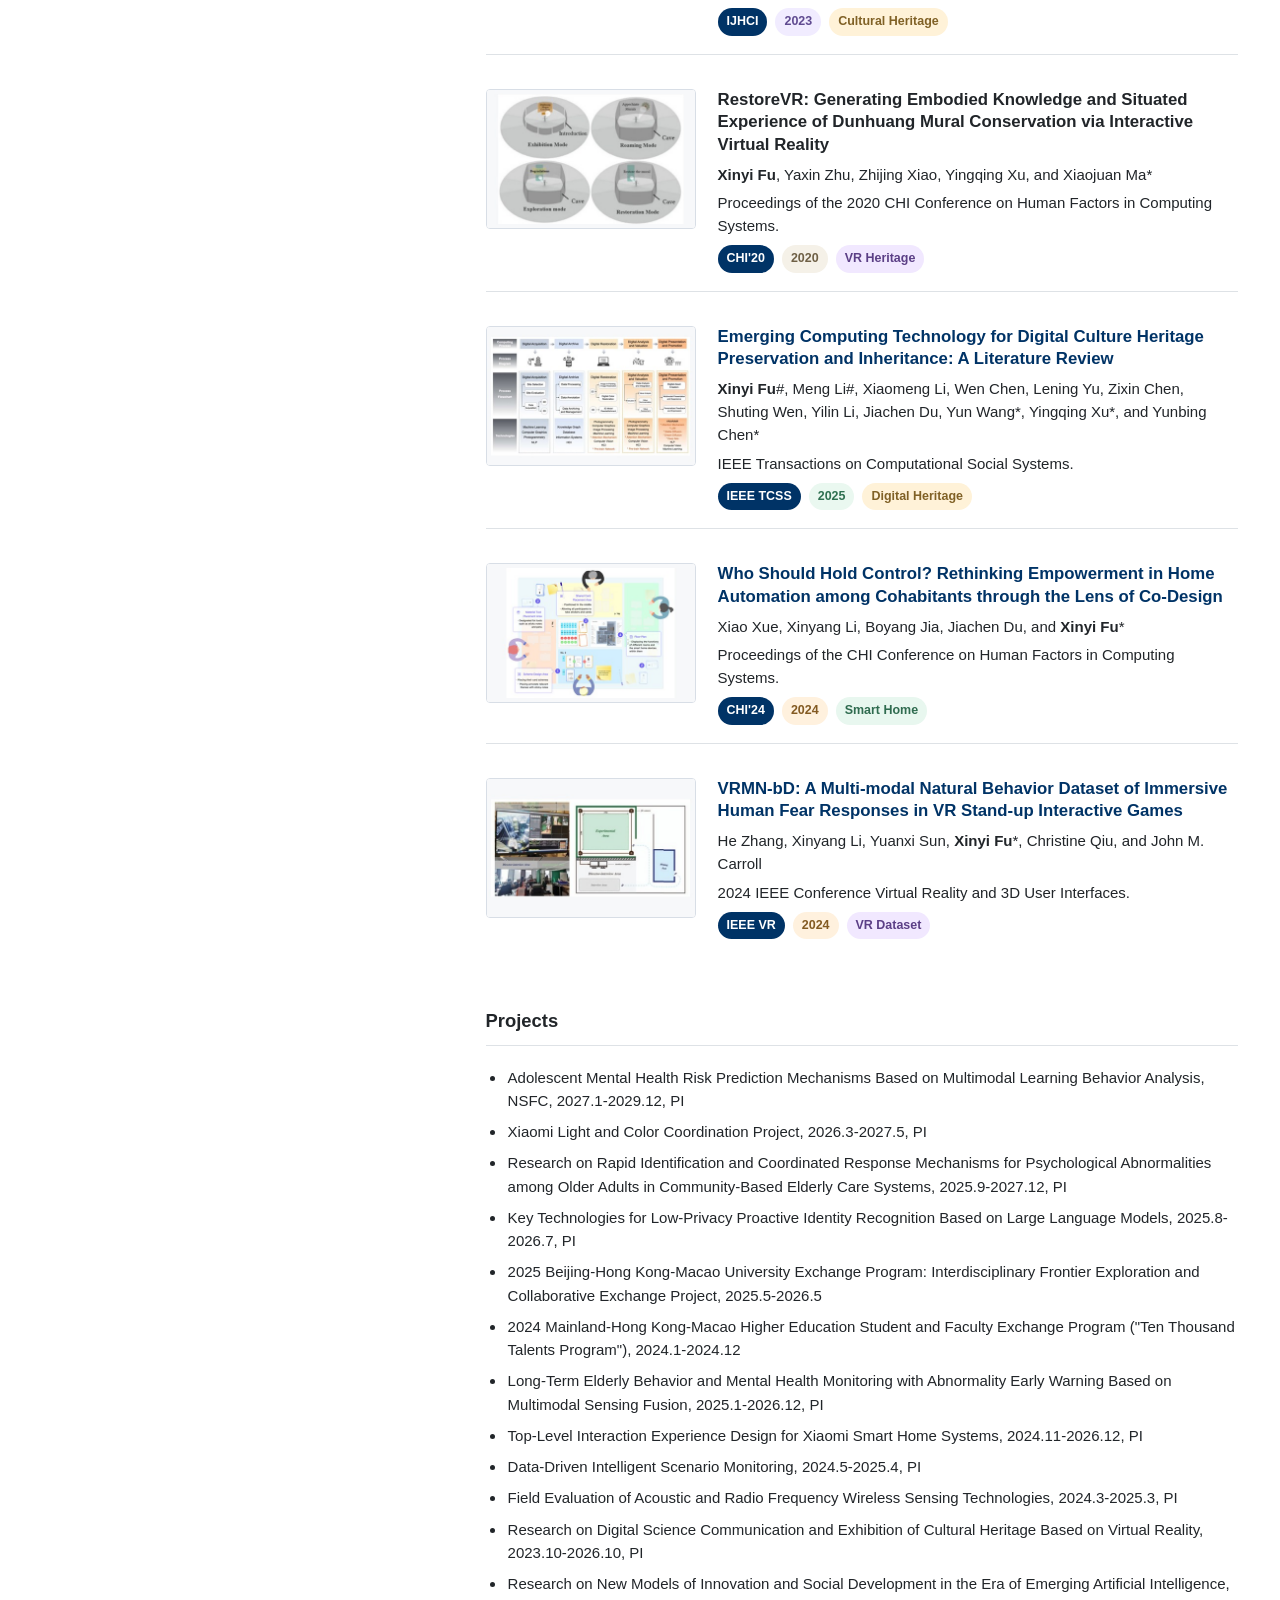
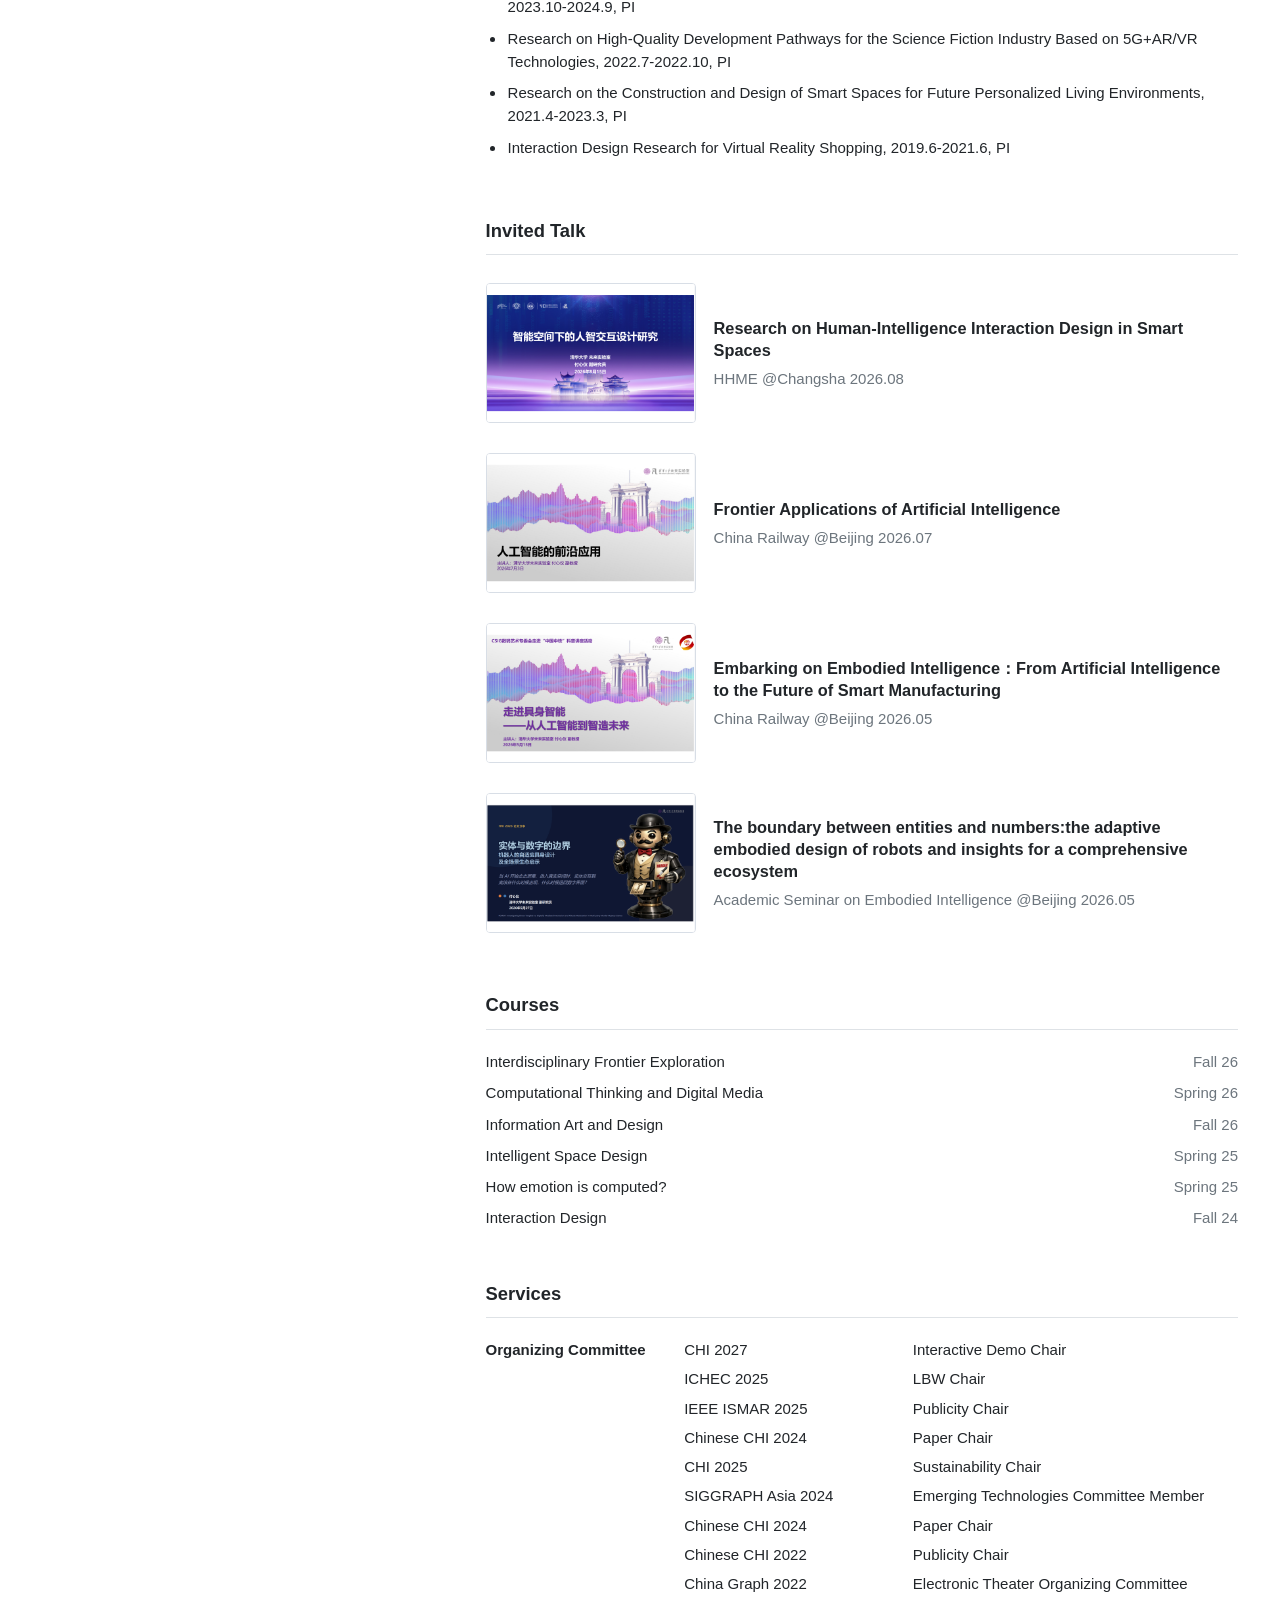
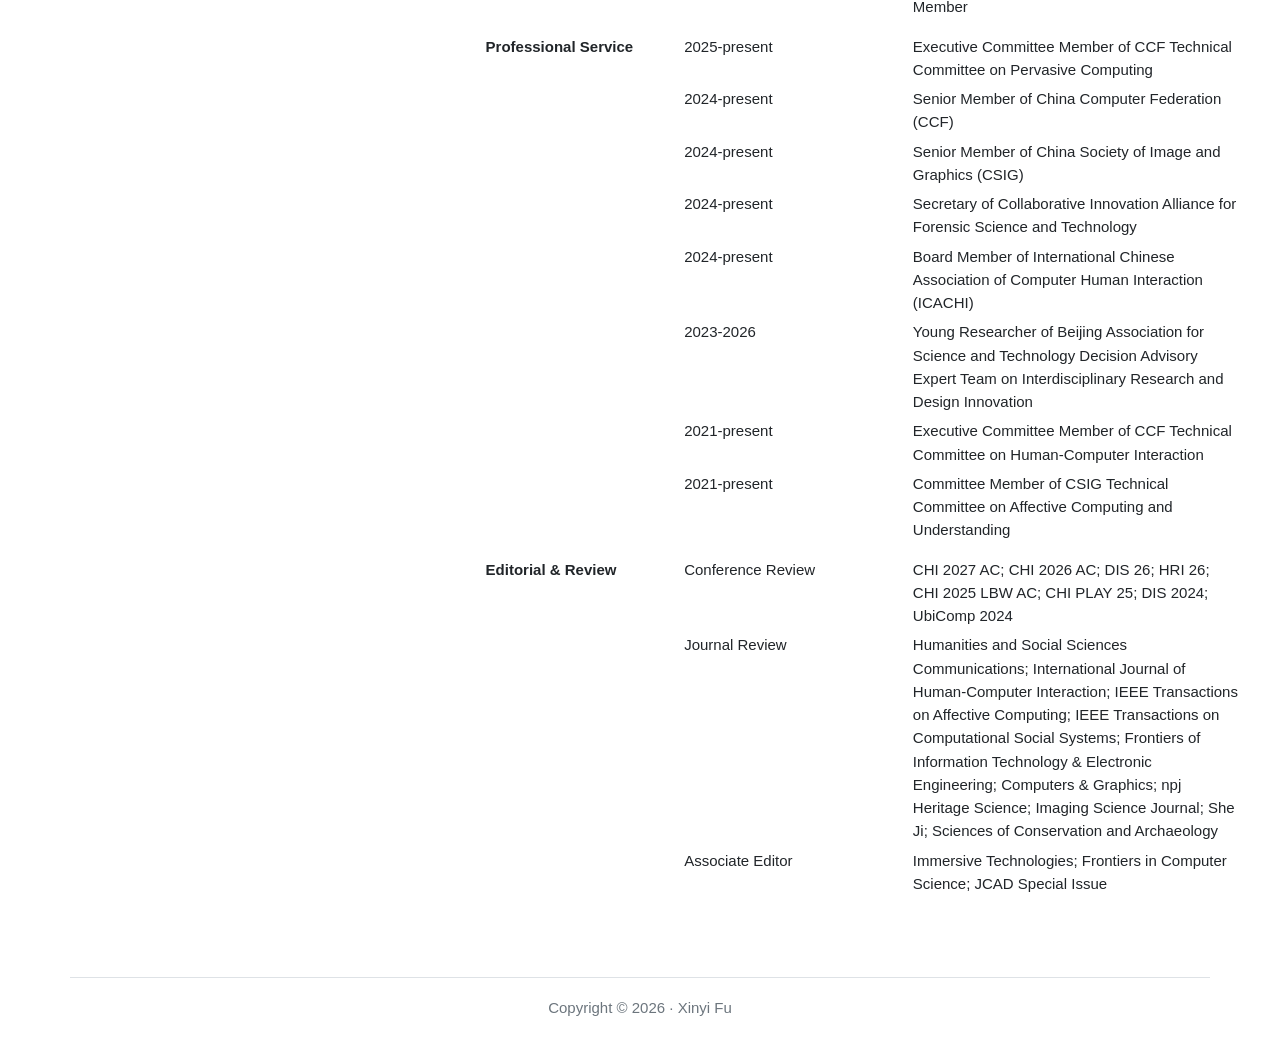
==== commit ac2766c5: "Apply web admin content to homepage" ====
--- a/index.html
+++ b/index.html
@@ -173,7 +173,7 @@
               Associate Professor, The Future Laboratory, Tsinghua University
             </p>
             <p>
-              I am a Research Associate Professor at The Future Laboratory, Tsinghua University. I received my Ph.D. in Design from the Academy of Arts &amp; Design, Tsinghua University, in 2018, and my B.S. in Computer Science and Technology from Tsinghua University in 2012.
+              I am a Research-track Associate Professor at The Future Laboratory, Tsinghua University. I received my Ph.D. in Design from the Academy of Arts &amp; Design, Tsinghua University, in 2018, and my B.S. in Computer Science and Technology from Tsinghua University in 2012.
             </p>
             <p>
               I lead the Sensing and Affective Intelligence Lab (SNAIL Lab), where we study <strong>Affective Human-AI Interaction (AHAI)</strong>. A central question driving our research is: How are human affect and Al perception, decision-making, and interaction bidirectionally coupled?
@@ -272,10 +272,12 @@
           <h4 class="section-title scmargin" id="courses">Courses</h4>
           <section class="border-bottom">
             <div class="course-rows">
+              <div>Interdisciplinary Frontier Exploration</div>
+              <div>Fall 26</div>
               <div>Computational Thinking and Digital Media</div>
               <div>Spring 26</div>
               <div>Information Art and Design</div>
-              <div>Fall 25</div>
+              <div>Fall 26</div>
               <div>Intelligent Space Design</div>
               <div>Spring 25</div>
               <div>How emotion is computed?</div>
@@ -347,13 +349,13 @@
             <div class="service-rows service-rows-three">
               <div><span class="service-category">Editorial &amp; Review</span></div>
               <div>Conference Review</div>
-              <div>CHI 2026 AC; DIS 26; HRI 26; CHI 2025 LBW AC; CHI PLAY 25; DIS 2024; UbiComp 2024</div>
+              <div>CHI 2027 AC; CHI 2026 AC; DIS 26; HRI 26; CHI 2025 LBW AC; CHI PLAY 25; DIS 2024; UbiComp 2024</div>
               <div></div>
               <div>Journal Review</div>
-              <div>International Journal of Human-Computer Interaction; IEEE Transactions on Affective Computing; Scientific Reports; IEEE Transactions on Computational Social Systems; Frontiers of Information Technology &amp; Electronic Engineering; Computers &amp; Graphics; npj Heritage Science; Imaging Science Journal; She Ji; Sciences of Conservation and Archaeology</div>
+              <div>Humanities and Social Sciences Communications; International Journal of Human-Computer Interaction; IEEE Transactions on Affective Computing; IEEE Transactions on Computational Social Systems; Frontiers of Information Technology &amp; Electronic Engineering; Computers &amp; Graphics; npj Heritage Science; Imaging Science Journal; She Ji; Sciences of Conservation and Archaeology</div>
               <div></div>
               <div>Associate Editor</div>
-              <div>Frontiers in Computer Science; JCAD Special Issue</div>
+              <div>Immersive Technologies; Frontiers in Computer Science; JCAD Special Issue</div>
             </div>
           </section>
         </main>
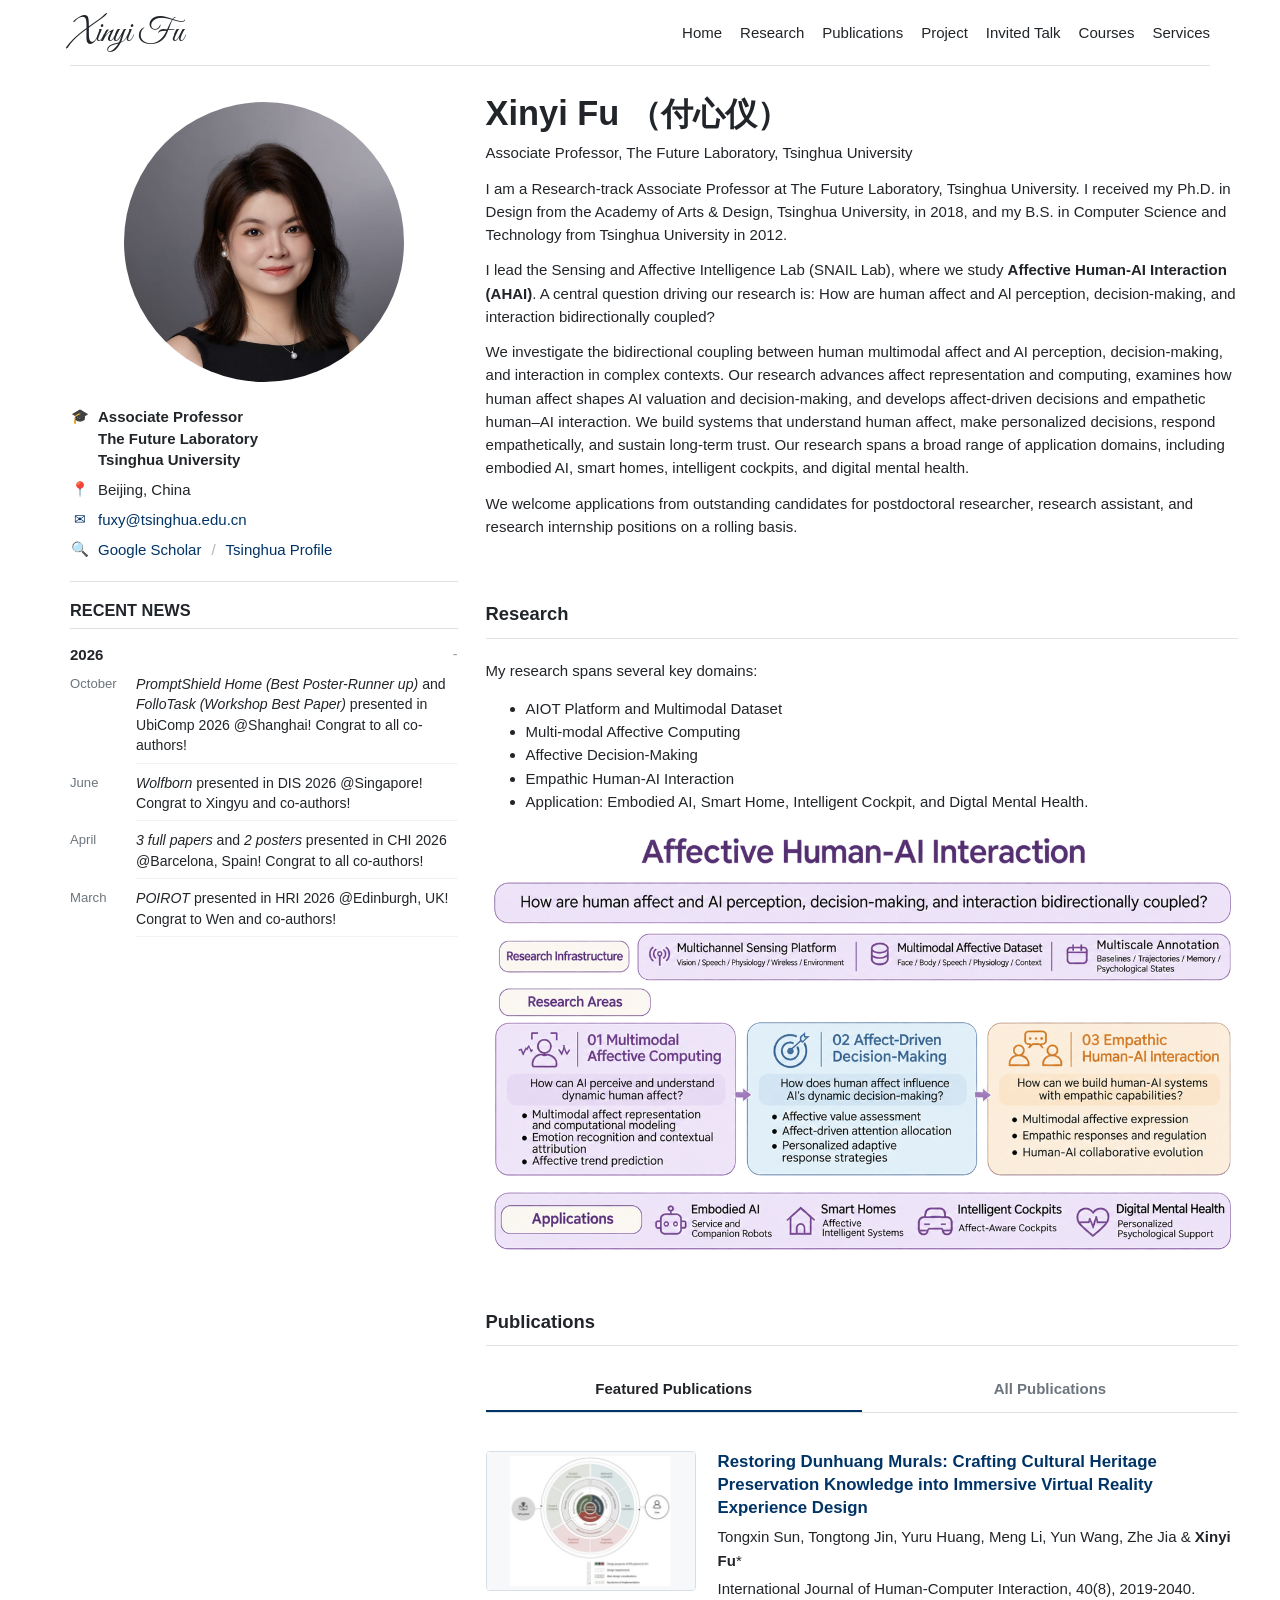
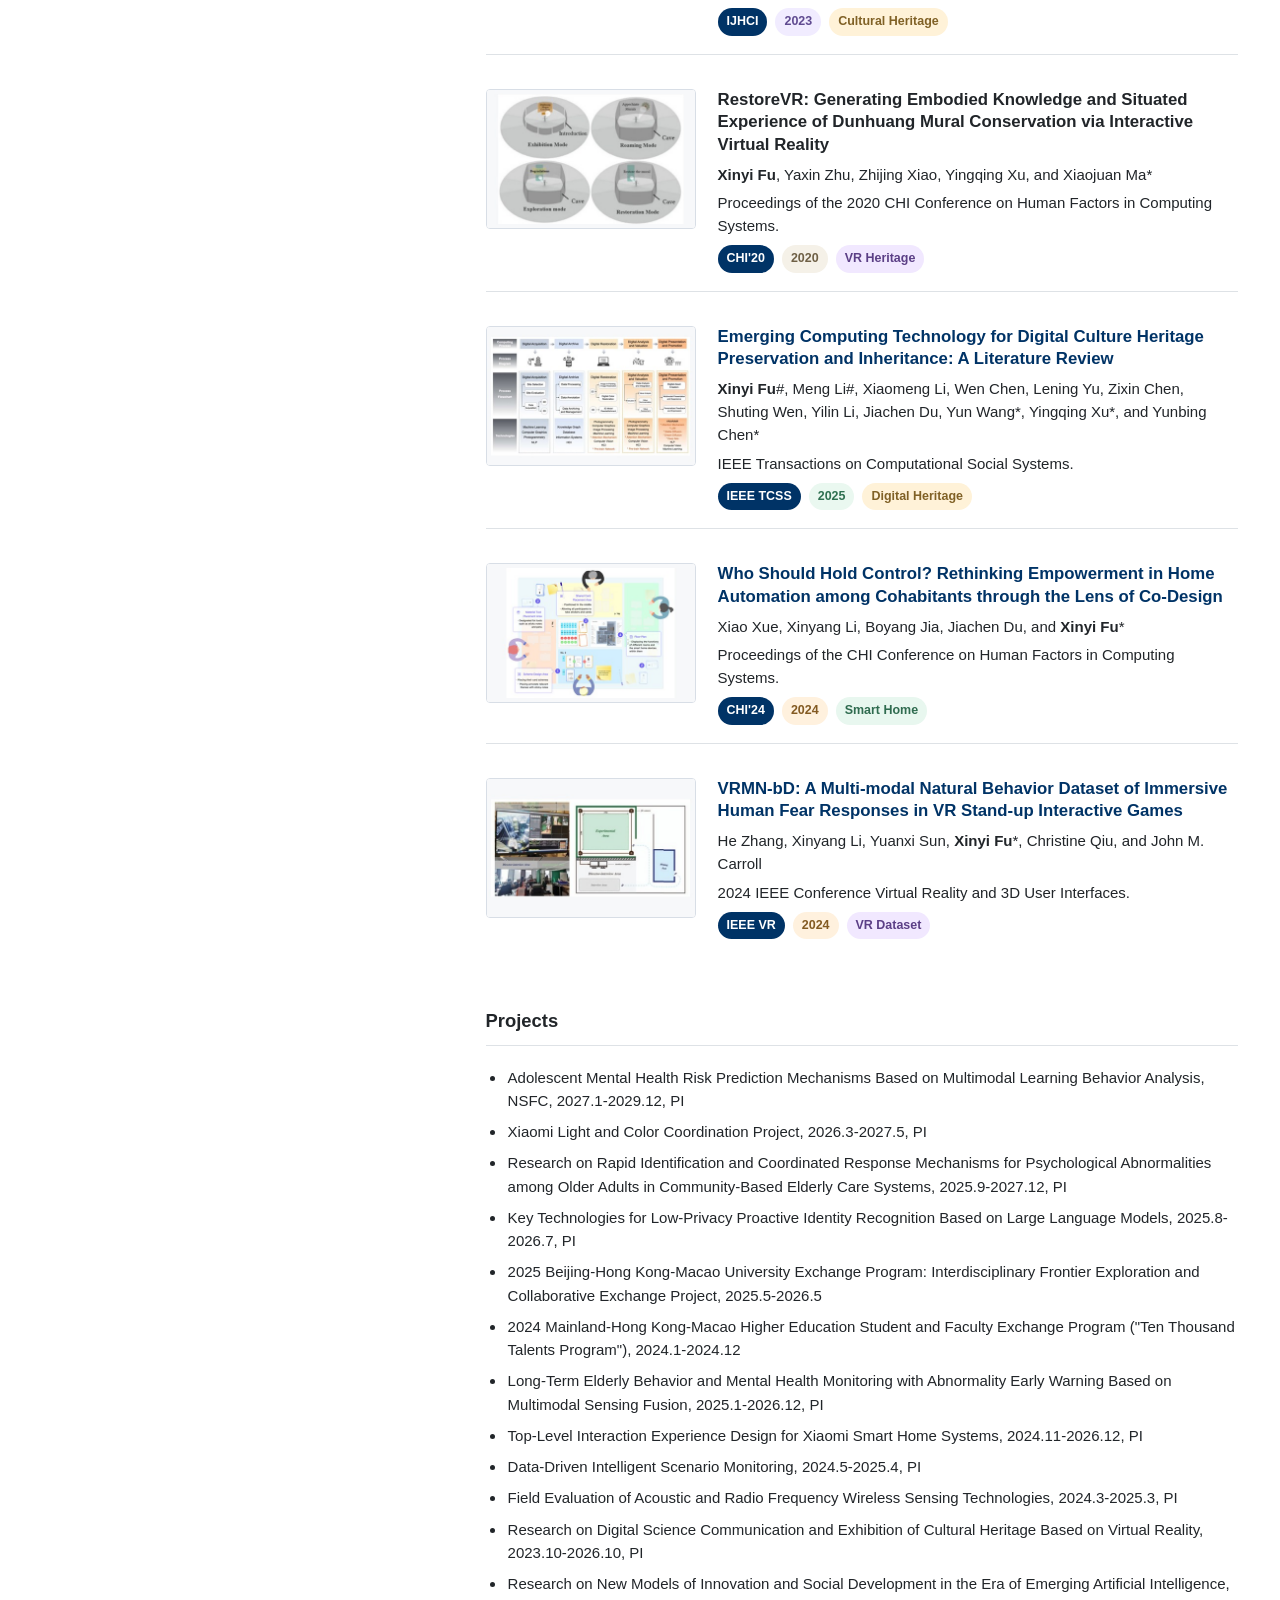
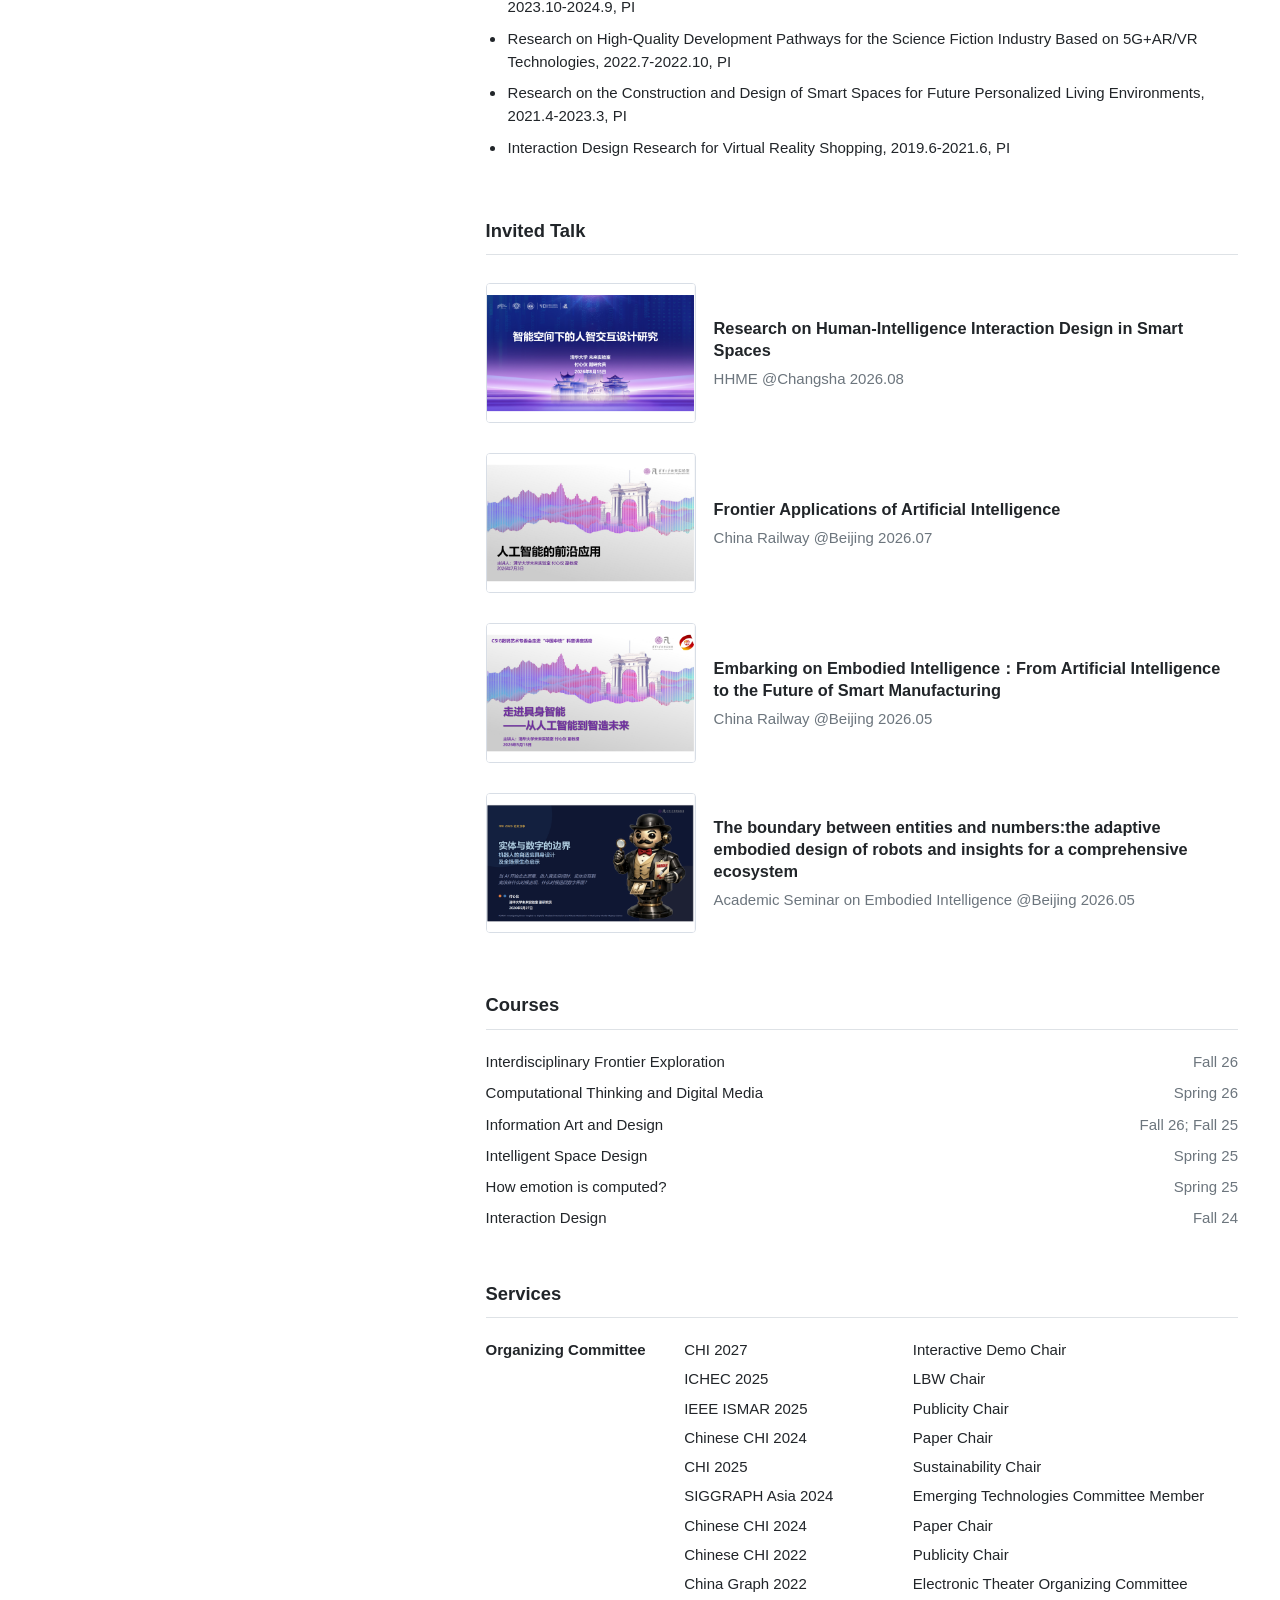
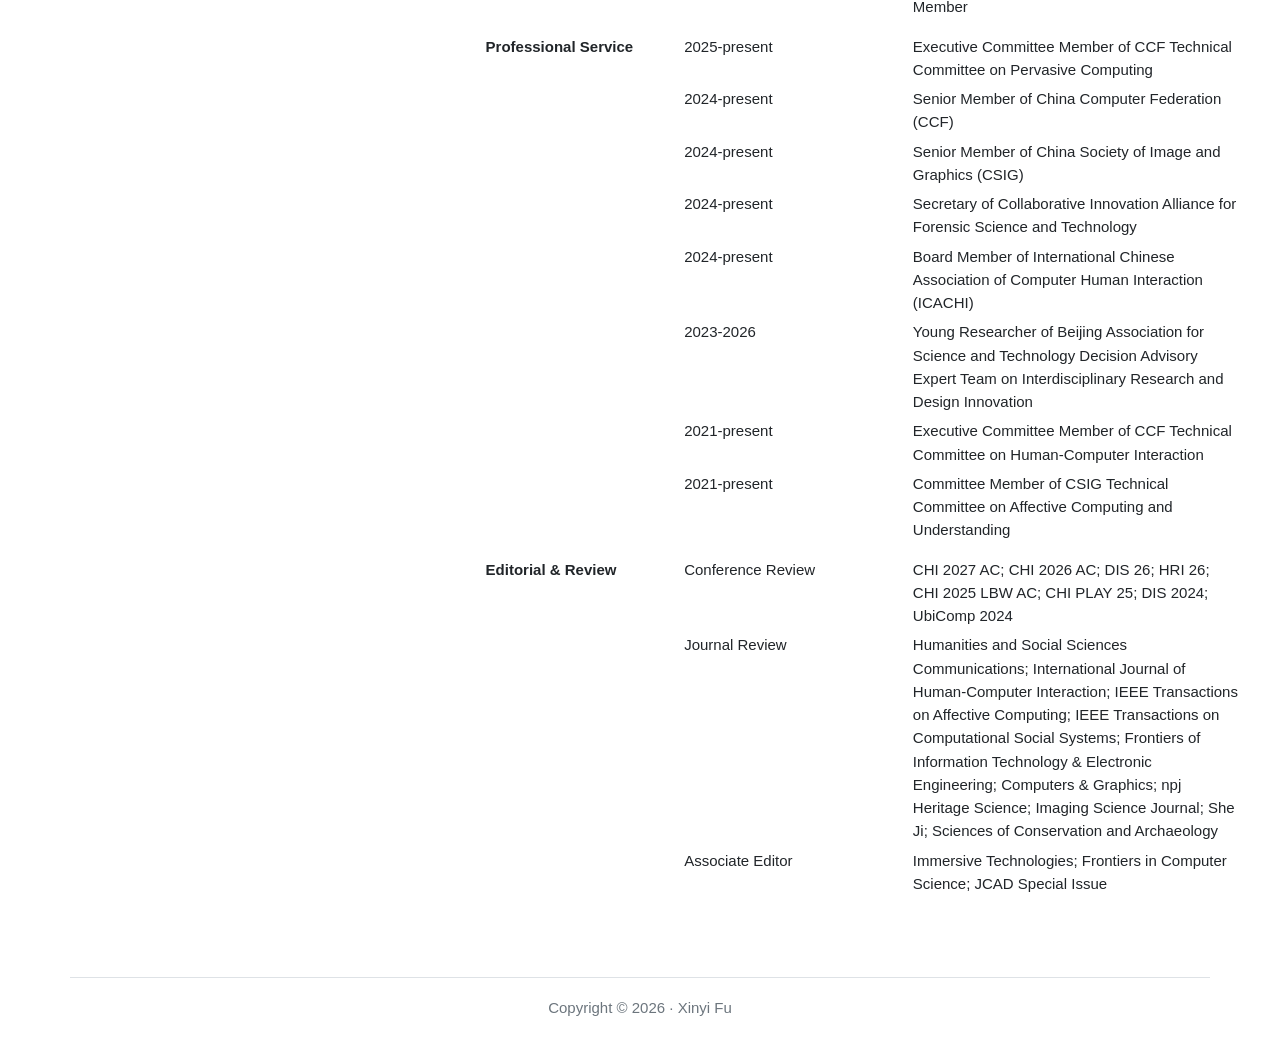
==== commit bdce98e1: "Apply web admin content to homepage" ====
--- a/index.html
+++ b/index.html
@@ -277,7 +277,7 @@
               <div>Computational Thinking and Digital Media</div>
               <div>Spring 26</div>
               <div>Information Art and Design</div>
-              <div>Fall 26</div>
+              <div>Fall 26; Fall 25</div>
               <div>Intelligent Space Design</div>
               <div>Spring 25</div>
               <div>How emotion is computed?</div>
